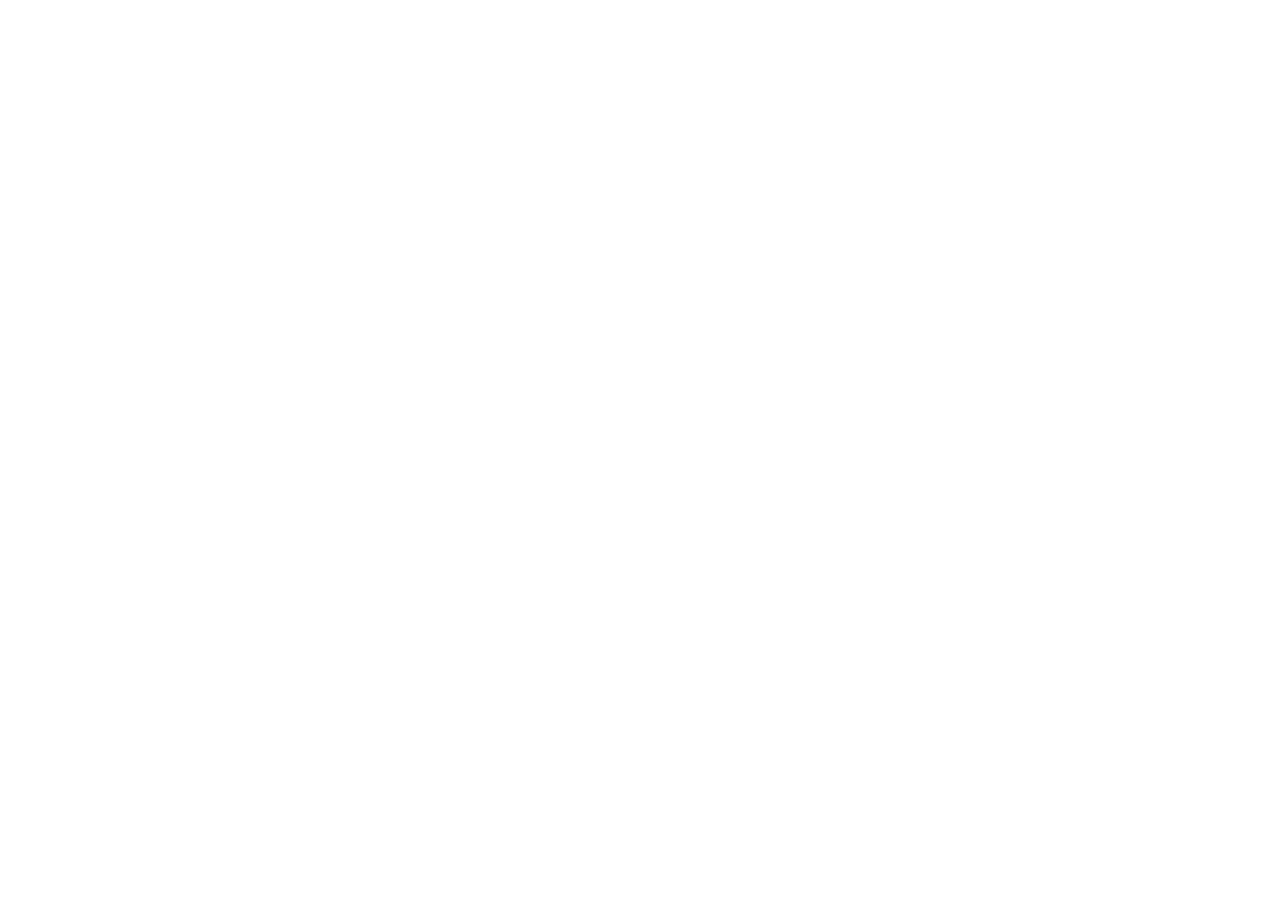
==== index.html @ 24aa357c "start" ====
<!doctype html>
<html lang="en">
<head>
    <meta charset="UTF-8">
    <meta name="viewport"
          content="width=device-width, user-scalable=no, initial-scale=1.0, maximum-scale=1.0, minimum-scale=1.0">
    <meta http-equiv="X-UA-Compatible" content="ie=edge">
    <title>Document</title>
</head>
<body>

</body>
</html>
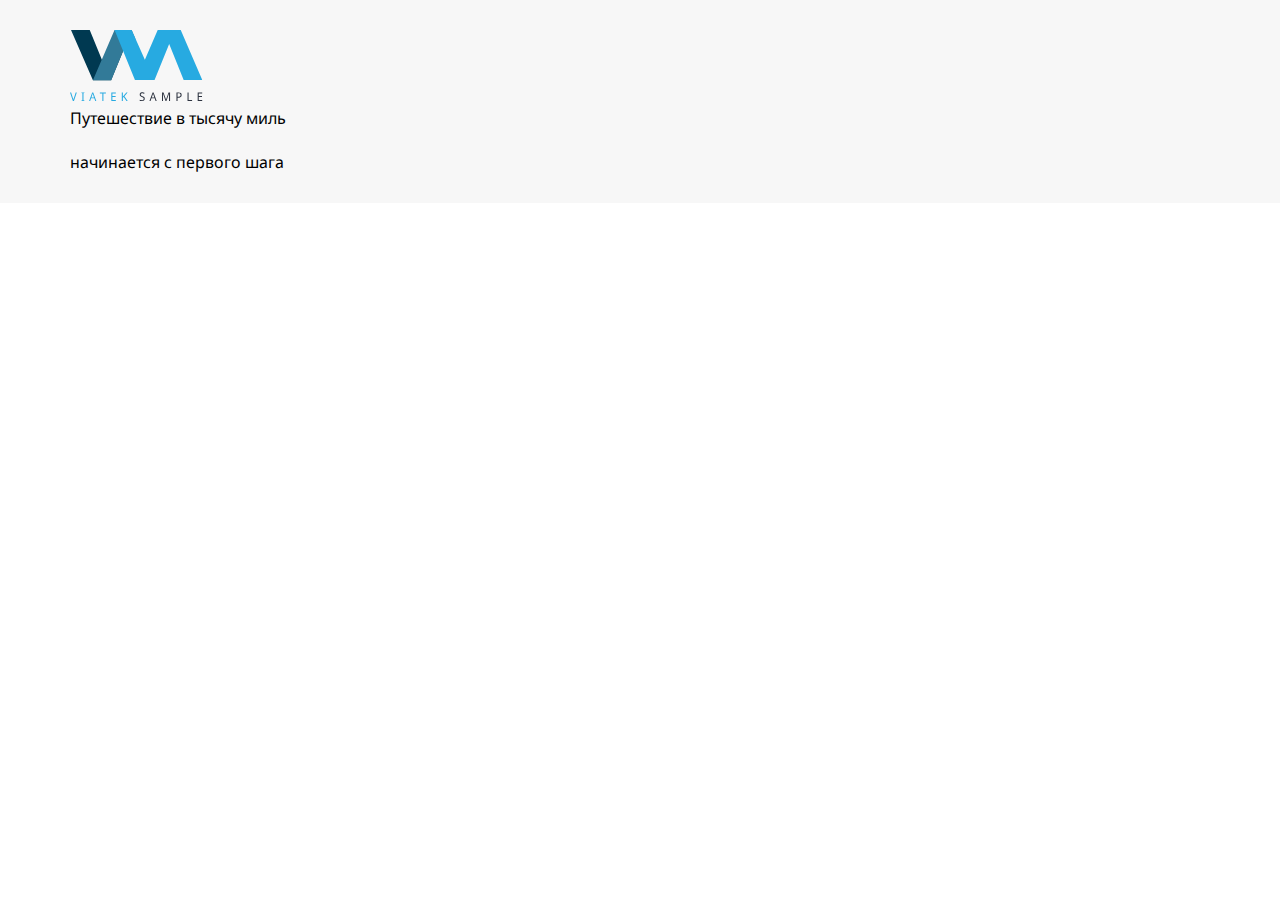
==== commit 00140e01: "end" ====
--- a/index.html
+++ b/index.html
@@ -5,9 +5,69 @@
     <meta name="viewport"
           content="width=device-width, user-scalable=no, initial-scale=1.0, maximum-scale=1.0, minimum-scale=1.0">
     <meta http-equiv="X-UA-Compatible" content="ie=edge">
+    <link rel="stylesheet" href="./style.css">
     <title>Document</title>
 </head>
 <body>
+    <header class="header">
+        <div class="white-row">
+            <div class="content">
+                <div class="logo-column">
+                    <a href="#" class="logo">
+                        <svg class="animated-svg" width="133" height="72" viewBox="0 0 133 72" fill="none" xmlns="http://www.w3.org/2000/svg">
+                            <path d="M6.816 62.432L3.948 71H2.868L0 62.432H1.116L2.904 67.928C2.984 68.16 3.052 68.384 3.108 68.6C3.172 68.816 3.228 69.024 3.276 69.224C3.332 69.416 3.376 69.608 3.408 69.8C3.44 69.608 3.48 69.412 3.528 69.212C3.576 69.012 3.632 68.804 3.696 68.588C3.768 68.372 3.84 68.144 3.912 67.904L5.688 62.432H6.816ZM14.4283 71H11.4643V70.376L12.4123 70.148V63.296L11.4643 63.056V62.432H14.4283V63.056L13.4803 63.296V70.148L14.4283 70.376V71ZM25.2195 71L24.2835 68.348H21.1035L20.1795 71H19.0875L22.2075 62.396H23.2155L26.3235 71H25.2195ZM23.0835 64.796C23.0675 64.732 23.0315 64.616 22.9755 64.448C22.9275 64.28 22.8755 64.108 22.8195 63.932C22.7715 63.748 22.7315 63.608 22.6995 63.512C22.6595 63.672 22.6155 63.836 22.5675 64.004C22.5275 64.164 22.4875 64.312 22.4475 64.448C22.4075 64.584 22.3715 64.7 22.3395 64.796L21.4515 67.388H23.9715L23.0835 64.796ZM33.4168 71H32.3488V63.38H29.8528V62.432H35.8888V63.38H33.4168V71ZM45.8298 71H41.3178V62.432H45.8298V63.38H42.3858V66.056H45.6258V66.992H42.3858V70.052H45.8298V71ZM57.727 71H56.479L53.683 66.908L52.867 67.676V71H51.799V62.432H52.867V66.656C53.083 66.384 53.303 66.112 53.527 65.84C53.751 65.568 53.975 65.296 54.199 65.024L56.371 62.432H57.619L54.451 66.164L57.727 71Z" fill="#27AAE1"/>
+                            <path d="M74.7323 68.708C74.7323 69.22 74.6123 69.656 74.3723 70.016C74.1403 70.368 73.8083 70.64 73.3763 70.832C72.9523 71.024 72.4443 71.12 71.8523 71.12C71.5563 71.12 71.2683 71.104 70.9883 71.072C70.7163 71.04 70.4643 70.996 70.2323 70.94C70.0083 70.876 69.8083 70.8 69.6323 70.712V69.68C69.9123 69.808 70.2523 69.924 70.6523 70.028C71.0603 70.132 71.4763 70.184 71.9003 70.184C72.2923 70.184 72.6163 70.128 72.8723 70.016C73.1363 69.904 73.3323 69.744 73.4603 69.536C73.5963 69.328 73.6643 69.084 73.6643 68.804C73.6643 68.524 73.6043 68.288 73.4843 68.096C73.3723 67.904 73.1803 67.728 72.9083 67.568C72.6363 67.4 72.2643 67.224 71.7923 67.04C71.4563 66.904 71.1603 66.76 70.9043 66.608C70.6483 66.448 70.4323 66.268 70.2563 66.068C70.0803 65.868 69.9483 65.64 69.8603 65.384C69.7723 65.128 69.7283 64.832 69.7283 64.496C69.7283 64.04 69.8363 63.652 70.0523 63.332C70.2763 63.004 70.5803 62.752 70.9643 62.576C71.3563 62.4 71.8083 62.312 72.3203 62.312C72.7603 62.312 73.1643 62.356 73.5323 62.444C73.9003 62.532 74.2403 62.648 74.5523 62.792L74.2163 63.716C73.9283 63.588 73.6203 63.48 73.2923 63.392C72.9723 63.304 72.6403 63.26 72.2963 63.26C71.9683 63.26 71.6923 63.312 71.4683 63.416C71.2523 63.52 71.0883 63.668 70.9763 63.86C70.8643 64.044 70.8083 64.26 70.8083 64.508C70.8083 64.796 70.8643 65.036 70.9763 65.228C71.0883 65.42 71.2723 65.592 71.5283 65.744C71.7843 65.896 72.1243 66.06 72.5483 66.236C73.0203 66.42 73.4163 66.62 73.7363 66.836C74.0643 67.044 74.3123 67.296 74.4803 67.592C74.6483 67.888 74.7323 68.26 74.7323 68.708ZM85.5875 71L84.6515 68.348H81.4715L80.5475 71H79.4555L82.5755 62.396H83.5835L86.6915 71H85.5875ZM83.4515 64.796C83.4355 64.732 83.3995 64.616 83.3435 64.448C83.2955 64.28 83.2435 64.108 83.1875 63.932C83.1395 63.748 83.0995 63.608 83.0675 63.512C83.0275 63.672 82.9835 63.836 82.9355 64.004C82.8955 64.164 82.8555 64.312 82.8155 64.448C82.7755 64.584 82.7395 64.7 82.7075 64.796L81.8195 67.388H84.3395L83.4515 64.796ZM95.5297 71L92.9377 63.488H92.8897C92.9057 63.648 92.9177 63.852 92.9257 64.1C92.9417 64.348 92.9537 64.62 92.9617 64.916C92.9697 65.204 92.9737 65.5 92.9737 65.804V71H91.9897V62.432H93.5497L95.9857 69.452H96.0337L98.5177 62.432H100.078V71H99.0217V65.732C99.0217 65.452 99.0257 65.176 99.0337 64.904C99.0417 64.624 99.0537 64.364 99.0697 64.124C99.0857 63.876 99.0977 63.668 99.1057 63.5H99.0577L96.4177 71H95.5297ZM108.627 62.432C109.683 62.432 110.451 62.652 110.931 63.092C111.411 63.532 111.651 64.152 111.651 64.952C111.651 65.304 111.595 65.644 111.483 65.972C111.379 66.292 111.203 66.58 110.955 66.836C110.707 67.092 110.375 67.296 109.959 67.448C109.551 67.592 109.047 67.664 108.447 67.664H107.535V71H106.467V62.432H108.627ZM108.543 63.356H107.535V66.74H108.327C108.823 66.74 109.235 66.684 109.563 66.572C109.891 66.452 110.135 66.264 110.295 66.008C110.463 65.752 110.547 65.416 110.547 65C110.547 64.448 110.383 64.036 110.055 63.764C109.735 63.492 109.231 63.356 108.543 63.356ZM117.522 71V62.432H118.59V70.04H122.094V71H117.522ZM132.188 71H127.676V62.432H132.188V63.38H128.744V66.056H131.984V66.992H128.744V70.052H132.188V71Z" fill="#2E3441"/>
+                            <mask id="mask0_2002_379" style="mask-type:alpha" maskUnits="userSpaceOnUse" x="1" y="0" width="61" height="51">
+                                <path fill-rule="evenodd" clip-rule="evenodd" d="M19.732 0.0195644H1L22.925 50.2049H41.1347L61.7444 0H49.5847L34.5615 36.1701L19.732 0.0195644Z" fill="black"/>
+                            </mask>
+                            <g mask="url(#mask0_2002_379)">
+                                <rect x="-320.394" y="-2.3667" width="375.984" height="54.9067" fill="url(#paint0_linear_2002_379)"/>
+                            </g>
+                            <mask id="mask1_2002_379" style="mask-type:alpha" maskUnits="userSpaceOnUse" x="22" y="0" width="62" height="51">
+                                <path fill-rule="evenodd" clip-rule="evenodd" d="M41.1915 50.1734H22.9146L44.5358 0.00415039H61.6512L83.2022 49.9776H70.4958L56.0114 13.9792L41.1915 50.1734Z" fill="#1B3E8B"/>
+                            </mask>
+                            <g mask="url(#mask1_2002_379)">
+                                <rect x="-310.394" y="-2.3667" width="375.984" height="54.9067" fill="url(#paint1_linear_2002_379)"/>
+                            </g>
+                            <mask id="mask2_2002_379" style="mask-type:alpha" maskUnits="userSpaceOnUse" x="44" y="0" width="89" height="50">
+                                <path fill-rule="evenodd" clip-rule="evenodd" d="M44.5679 0L61.6546 0.0195644L74.8633 29.6909L87.7076 0.00410542H91.5061L91.5077 0H97.6839L97.6822 0.00410542H110.728L132.28 49.9775H113.667L99.1831 13.9791L84.5591 49.9775H77.3022L77.3022 49.9777H64.9496L44.5679 0Z" fill="#003951"/>
+                            </mask>
+                            <g mask="url(#mask2_2002_379)">
+                                <rect x="-243.556" y="-2.3667" width="375.984" height="54.9067" fill="url(#paint2_linear_2002_379)"/>
+                            </g>
+                            <defs>
+                                <linearGradient id="paint0_linear_2002_379" x1="-320.394" y1="-2.3667" x2="55.5909" y2="-2.3667" gradientUnits="userSpaceOnUse">
+                                    <stop stop-color="#003951"/>
+                                    <stop offset="0.226479" stop-color="#003951"/>
+                                    <stop offset="0.5625" stop-color="#6EB0CB"/>
+                                    <stop offset="0.872405" stop-color="#003951"/>
+                                    <stop offset="1" stop-color="#003951"/>
+                                </linearGradient>
+                                <linearGradient id="paint1_linear_2002_379" x1="-310.394" y1="14.3578" x2="65.5909" y2="14.3577" gradientUnits="userSpaceOnUse">
+                                    <stop stop-color="#6EB0CB"/>
+                                    <stop offset="0.25" stop-color="#6EB0CB"/>
+                                    <stop offset="0.463542" stop-color="#003951"/>
+                                    <stop offset="0.755208" stop-color="#327A98"/>
+                                    <stop offset="1" stop-color="#327A98"/>
+                                </linearGradient>
+                                <linearGradient id="paint2_linear_2002_379" x1="-243.556" y1="14.3578" x2="132.429" y2="14.3577" gradientUnits="userSpaceOnUse">
+                                    <stop stop-color="#27AAE1"/>
+                                    <stop offset="0.25" stop-color="#27AAE1"/>
+                                    <stop offset="0.463542" stop-color="#2E7391"/>
+                                    <stop offset="0.755208" stop-color="#27AAE1"/>
+                                    <stop offset="1" stop-color="#27AAE1"/>
+                                </linearGradient>
+                            </defs>
+                        </svg>
+                    </a>
+                    <div class="line"></div>
+                    <p>Путешествие в тысячу миль <br></br>начинается с первого шага</p>
+                </div>
+                <div class="contact-column">
 
+                </div>
+            </div>
+        </div>
+    </header>
 </body>
 </html>--- a/style.css
+++ b/style.css
@@ -0,0 +1,91 @@
+* {
+  margin: 0;
+  padding: 0;
+  box-sizing: border-box;
+  transition: 0.3s ease;
+}
+
+.fancybox__container * {
+  transition: none !important;
+}
+
+:root {
+  --green: #00D92F;
+}
+
+@font-face {
+  font-family: "Noto Sans";
+  src: url(./src/fonts/NotoSans-Thin.ttf) format("truetype");
+  font-weight: 300;
+  font-style: normal;
+  font-display: swap;
+}
+@font-face {
+  font-family: "Noto Sans";
+  src: url(./src/fonts/NotoSans-Regular.ttf) format("truetype");
+  font-weight: 400;
+  font-style: normal;
+  font-display: swap;
+}
+@font-face {
+  font-family: "Noto Sans";
+  src: url(./src/fonts/NotoSans-Medium.ttf) format("truetype");
+  font-weight: 500;
+  font-style: normal;
+  font-display: swap;
+}
+@font-face {
+  font-family: "Noto Sans";
+  src: url(./src/fonts/NotoSans-SemiBold.ttf) format("truetype");
+  font-weight: 600;
+  font-style: normal;
+  font-display: swap;
+}
+@font-face {
+  font-family: "Noto Sans";
+  src: url(./src/fonts/NotoSans-Bold.ttf) format("truetype");
+  font-weight: 600;
+  font-style: normal;
+  font-display: swap;
+}
+.content {
+  max-width: 1172px;
+  padding: 0 16px;
+  margin: 0 auto;
+  width: 100%;
+}
+
+html {
+  scroll-behavior: smooth;
+}
+
+body {
+  font-family: "Noto Sans", sans-serif;
+  margin: 0;
+  padding: 0;
+  font-size: 16px;
+  font-style: normal;
+  font-weight: 400;
+  line-height: normal;
+  position: relative;
+  transition: 0.3s ease;
+  display: flex;
+  flex-direction: column;
+  min-height: 100vh;
+}
+
+.header {
+  display: flex;
+  flex-direction: column;
+}
+.header .white-row {
+  padding: 30px 0;
+  background: #F7F7F7;
+}
+.header .white-row .content {
+  display: flex;
+  align-items: center;
+  justify-content: space-between;
+}
+
+/*# sourceMappingURL=style.css.map */
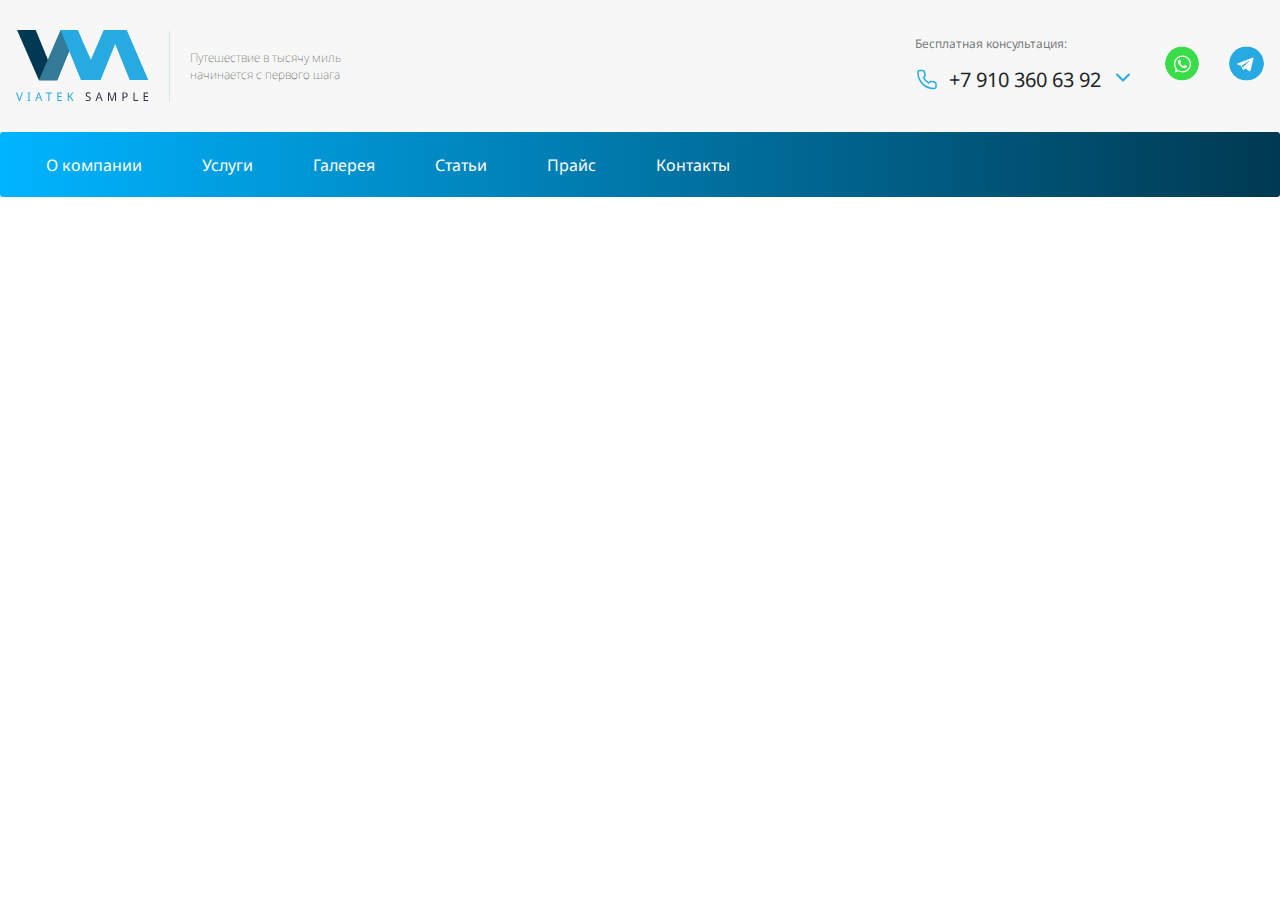
==== commit abc68f27: "end" ====
--- a/index.html
+++ b/index.html
@@ -9,6 +9,72 @@
     <title>Document</title>
 </head>
 <body>
+    <div class="overlay"></div>
+    <div class="menu-modal">
+    <div class="close-row">
+        <div class="close-btn">
+            <svg xmlns="http://www.w3.org/2000/svg" width="24" height="24" viewBox="0 0 24 24" fill="none">
+                <path d="M5.29289 5.29289C5.68342 4.90237 6.31658 4.90237 6.70711 5.29289L12 10.5858L17.2929 5.29289C17.6834 4.90237 18.3166 4.90237 18.7071 5.29289C19.0976 5.68342 19.0976 6.31658 18.7071 6.70711L13.4142 12L18.7071 17.2929C19.0976 17.6834 19.0976 18.3166 18.7071 18.7071C18.3166 19.0976 17.6834 19.0976 17.2929 18.7071L12 13.4142L6.70711 18.7071C6.31658 19.0976 5.68342 19.0976 5.29289 18.7071C4.90237 18.3166 4.90237 17.6834 5.29289 17.2929L10.5858 12L5.29289 6.70711C4.90237 6.31658 4.90237 5.68342 5.29289 5.29289Z" fill="#00B4FF"/>
+            </svg>
+        </div>
+    </div>
+    <div class="menu-modal-body">
+        <ul>
+            <li><a href="#">О компании</a></li>
+            <li><a href="#">Услуги</a></li>
+            <li><a href="#">Галерея</a></li>
+            <li><a href="#">Статьи</a></li>
+            <li><a href="#">Прайс</a></li>
+            <li><a href="#">Контакты</a></li>
+        </ul>
+        <div class="phones-container">
+            <p>Телефоны для связи</p>
+            <a href="tel:+7 910 360 63 92">+7 910 360 63 92</a>
+            <a href="tel:+7 996 886 85 36">+7 996 886 85 36</a>
+        </div>
+        <div class="social">
+            <a href="#">
+                <svg xmlns="http://www.w3.org/2000/svg" width="52" height="52" viewBox="0 0 52 52" fill="none">
+                    <g clip-path="url(#clip0_271_1552)">
+                        <rect width="51.5152" height="51.5152" rx="25.7576" fill="#3ADC49"/>
+                        <path d="M26.5255 39.3939C24.271 39.3939 22.0576 38.7968 20.1016 37.6644L15.0777 39.3939L16.1072 34.0818C14.4909 31.8684 13.6365 29.2639 13.6365 26.5151C13.6365 19.4117 19.4118 13.6364 26.5152 13.6364C33.6186 13.6364 39.394 19.4117 39.394 26.5151C39.4146 33.6083 33.6392 39.3939 26.5255 39.3939ZM20.3384 35.554L20.7296 35.801C22.4797 36.9026 24.4872 37.4791 26.5358 37.4791C32.5789 37.4791 37.4998 32.5582 37.4998 26.5151C37.4998 20.4721 32.5789 15.5512 26.5358 15.5512C20.4825 15.5409 15.5616 20.4618 15.5616 26.5048C15.5616 28.9653 16.3646 31.2919 17.8882 33.2479L18.1559 33.5877L17.5897 36.4908L20.3384 35.554Z" fill="white"/>
+                        <path d="M20.0294 21.5633C20.0294 21.5633 20.781 20.2456 21.3986 20.1632C22.0163 20.0912 22.809 20.0912 23.0252 20.4926C23.2414 20.8941 24.1988 23.2414 24.1988 23.2414C24.1988 23.2414 24.3635 23.6429 24.1062 24.0341C23.8488 24.415 23.2826 24.9812 23.2826 24.9812C23.2826 24.9812 22.9635 25.3827 23.2826 25.8151C23.6017 26.2474 24.0856 27.0298 25.0945 28.0387C26.1034 29.0476 28.0388 29.7683 28.0388 29.7683C28.0388 29.7683 28.3167 29.8094 28.4917 29.6344C28.6668 29.4594 29.6242 28.2652 29.6242 28.2652C29.6242 28.2652 29.933 27.874 30.4375 28.1005C30.9419 28.3373 33.1553 29.4388 33.1553 29.4388C33.1553 29.4388 33.4126 29.5315 33.4126 29.9227C33.4126 30.3139 33.2582 31.2713 32.9288 31.5904C32.6097 31.9096 31.6625 32.9082 30.2419 32.9082C28.8212 32.9082 25.4445 31.7552 23.6429 29.9536C21.8413 28.152 20.2456 26.3298 19.8647 24.6723C19.5147 22.9943 19.5662 22.2428 20.0294 21.5633Z" fill="white"/>
+                        <rect x="-6.92944" y="-69.697" width="60.6061" height="90.9091" transform="rotate(45 -6.92944 -69.697)" fill="url(#paint0_linear_271_1552)" fill-opacity="0.8"/>
+                    </g>
+                    <defs>
+                        <linearGradient id="paint0_linear_271_1552" x1="-6.92944" y1="-24.2425" x2="53.6766" y2="-24.2425" gradientUnits="userSpaceOnUse">
+                            <stop stop-color="white" stop-opacity="0"/>
+                            <stop offset="0.48" stop-color="white"/>
+                            <stop offset="1" stop-color="white" stop-opacity="0"/>
+                        </linearGradient>
+                        <clipPath id="clip0_271_1552">
+                            <rect width="51.5152" height="51.5152" rx="25.7576" fill="white"/>
+                        </clipPath>
+                    </defs>
+                </svg>
+            </a>
+            <a href="#">
+                <svg xmlns="http://www.w3.org/2000/svg" width="54" height="52" viewBox="0 0 54 52" fill="none">
+                    <g clip-path="url(#clip0_271_1553)">
+                        <rect x="0.515137" width="53.0303" height="51.5152" rx="25.7576" fill="#27AAE1"/>
+                        <path d="M37.1236 16.6666C37.0377 16.6666 36.9395 16.6789 36.8536 16.7157L13.1305 25.7362C12.4555 25.9939 12.48 26.9389 13.155 27.1721L18.6532 29.0252L21.9668 35.6648L21.9791 35.677C22.0405 35.7998 22.1632 35.8734 22.2982 35.8734C22.3718 35.8734 22.4577 35.8489 22.5314 35.7875L25.6364 33.1489L22.1632 30.5225L22.4332 33.9834L19.9418 28.8166L33.1964 20.8516L22.1632 30.5102L30.7541 37.027C31.0364 37.248 31.3677 37.3461 31.6991 37.3461C32.3741 37.3461 33.0368 36.9043 33.2209 36.1557L37.86 17.5871C37.9827 17.1207 37.59 16.6666 37.1236 16.6666Z" fill="white"/>
+                        <rect x="-3.74805" y="-65.5159" width="60.5249" height="90.9091" transform="rotate(45 -3.74805 -65.5159)" fill="url(#paint0_linear_271_1553)" fill-opacity="0.8"/>
+                    </g>
+                    <defs>
+                        <linearGradient id="paint0_linear_271_1553" x1="-3.74805" y1="-20.0613" x2="56.7768" y2="-20.0613" gradientUnits="userSpaceOnUse">
+                            <stop stop-color="white" stop-opacity="0"/>
+                            <stop offset="0.48" stop-color="white"/>
+                            <stop offset="1" stop-color="white" stop-opacity="0"/>
+                        </linearGradient>
+                        <clipPath id="clip0_271_1553">
+                            <rect x="0.515137" width="53.0303" height="51.5152" rx="25.7576" fill="white"/>
+                        </clipPath>
+                    </defs>
+                </svg>
+            </a>
+        </div>
+    </div>
+</div>
     <header class="header">
         <div class="white-row">
             <div class="content">
@@ -61,13 +127,89 @@
                         </svg>
                     </a>
                     <div class="line"></div>
-                    <p>Путешествие в тысячу миль <br></br>начинается с первого шага</p>
+                    <p>Путешествие в тысячу миль <br>начинается с первого шага</p>
                 </div>
                 <div class="contact-column">
-
+                    <div class="consultation">
+                        <p class="title">Бесплатная консультация:</p>
+                        <div class="phone-select">
+                            <div class="ph-select header-phones">
+                                <p>+7 910 360 63 92</p>
+                            </div>
+                            <div class="phone-select-wrapper">
+                                <a href="tel:+79103606392">+7 910 360 63 92</a>
+                                <a href="tel:+79100000000">+7 910 000 00 00</a>
+                            </div>
+                        </div>
+                    </div>
+                    <div class="social">
+                        <a href="#">
+                            <svg xmlns="http://www.w3.org/2000/svg" width="34" height="35" viewBox="0 0 34 35" fill="none">
+                                <g clip-path="url(#clip0_2026_400)">
+                                    <rect y="0.5" width="34" height="34" rx="17" fill="#3ADC49"/>
+                                    <path d="M17.5068 26.5C16.0188 26.5 14.5579 26.1059 13.267 25.3585L9.95124 26.5L10.6307 22.994C9.56395 21.5332 9 19.8141 9 18C9 13.3118 12.8117 9.5 17.5 9.5C22.1882 9.5 26 13.3118 26 18C26.0136 22.6815 22.2018 26.5 17.5068 26.5ZM13.4233 23.9656L13.6814 24.1287C14.8365 24.8557 16.1615 25.2362 17.5136 25.2362C21.502 25.2362 24.7498 21.9884 24.7498 18C24.7498 14.0116 21.502 10.7638 17.5136 10.7638C13.5184 10.757 10.2706 14.0048 10.2706 17.9932C10.2706 19.6171 10.8006 21.1527 11.8061 22.4436L11.9828 22.6679L11.6091 24.5839L13.4233 23.9656Z" fill="white"/>
+                                    <path d="M13.2194 14.7318C13.2194 14.7318 13.7154 13.8621 14.123 13.8077C14.5307 13.7602 15.0539 13.7602 15.1966 14.0252C15.3393 14.2901 15.9712 15.8393 15.9712 15.8393C15.9712 15.8393 16.0799 16.1043 15.91 16.3625C15.7401 16.6139 15.3664 16.9876 15.3664 16.9876C15.3664 16.9876 15.1558 17.2526 15.3664 17.5379C15.5771 17.8233 15.8964 18.3397 16.5623 19.0056C17.2281 19.6714 18.5055 20.1471 18.5055 20.1471C18.5055 20.1471 18.689 20.1742 18.8045 20.0587C18.92 19.9432 19.5519 19.1551 19.5519 19.1551C19.5519 19.1551 19.7557 18.8969 20.0886 19.0463C20.4216 19.2026 21.8824 19.9296 21.8824 19.9296C21.8824 19.9296 22.0523 19.9908 22.0523 20.249C22.0523 20.5072 21.9504 21.1391 21.7329 21.3497C21.5223 21.5603 20.8972 22.2194 19.9596 22.2194C19.0219 22.2194 16.7933 21.4584 15.6042 20.2694C14.4152 19.0803 13.362 17.8777 13.1106 16.7838C12.8796 15.6762 12.9136 15.1802 13.2194 14.7318Z" fill="white"/>
+                                    <rect x="-4.57349" y="-45.5" width="40" height="60" transform="rotate(45 -4.57349 -45.5)" fill="url(#paint0_linear_2026_400)" fill-opacity="0.8"/>
+                                </g>
+                                <defs>
+                                    <linearGradient id="paint0_linear_2026_400" x1="-4.57349" y1="-15.5" x2="35.4265" y2="-15.5" gradientUnits="userSpaceOnUse">
+                                        <stop stop-color="white" stop-opacity="0"/>
+                                        <stop offset="0.48" stop-color="white"/>
+                                        <stop offset="1" stop-color="white" stop-opacity="0"/>
+                                    </linearGradient>
+                                    <clipPath id="clip0_2026_400">
+                                        <rect y="0.5" width="34" height="34" rx="17" fill="white"/>
+                                    </clipPath>
+                                </defs>
+                            </svg>
+                        </a>
+                        <a href="#">
+                            <svg xmlns="http://www.w3.org/2000/svg" width="35" height="35" viewBox="0 0 35 35" fill="none">
+                                <g clip-path="url(#clip0_2026_403)">
+                                    <rect y="0.5" width="35" height="34" rx="17" fill="#27AAE1"/>
+                                    <path d="M24.1616 11.5C24.1049 11.5 24.0401 11.5081 23.9834 11.5324L8.32613 17.4859C7.88064 17.656 7.89684 18.2797 8.34233 18.4336L11.9711 19.6567L14.1581 24.0388L14.1662 24.0469C14.2067 24.1279 14.2877 24.1765 14.3768 24.1765C14.4254 24.1765 14.4821 24.1603 14.5307 24.1198L16.58 22.3783L14.2877 20.6449L14.4659 22.9291L12.8216 19.519L21.5696 14.2621L14.2877 20.6368L19.9577 24.9379C20.144 25.0837 20.3627 25.1485 20.5814 25.1485C21.0269 25.1485 21.4643 24.8569 21.5858 24.3628L24.6476 12.1075C24.7286 11.7997 24.4694 11.5 24.1616 11.5Z" fill="white"/>
+                                    <rect x="-2.81372" y="-42.7405" width="39.9464" height="60" transform="rotate(45 -2.81372 -42.7405)" fill="url(#paint0_linear_2026_403)" fill-opacity="0.8"/>
+                                </g>
+                                <defs>
+                                    <linearGradient id="paint0_linear_2026_403" x1="-2.81372" y1="-12.7405" x2="37.1327" y2="-12.7405" gradientUnits="userSpaceOnUse">
+                                        <stop stop-color="white" stop-opacity="0"/>
+                                        <stop offset="0.48" stop-color="white"/>
+                                        <stop offset="1" stop-color="white" stop-opacity="0"/>
+                                    </linearGradient>
+                                    <clipPath id="clip0_2026_403">
+                                        <rect y="0.5" width="35" height="34" rx="17" fill="white"/>
+                                    </clipPath>
+                                </defs>
+                            </svg>
+                        </a>
+                    </div>
+                </div>
+                <div class="burger-btn">
+                    <svg xmlns="http://www.w3.org/2000/svg" width="24" height="25" viewBox="0 0 24 25" fill="none">
+                        <path d="M4 7.5C4 6.94772 4.44772 6.5 5 6.5H19C19.5523 6.5 20 6.94772 20 7.5C20 8.05228 19.5523 8.5 19 8.5H5C4.44772 8.5 4 8.05228 4 7.5ZM4 12.5C4 11.9477 4.44772 11.5 5 11.5H19C19.5523 11.5 20 11.9477 20 12.5C20 13.0523 19.5523 13.5 19 13.5H5C4.44772 13.5 4 13.0523 4 12.5ZM4 17.5C4 16.9477 4.44772 16.5 5 16.5H19C19.5523 16.5 20 16.9477 20 17.5C20 18.0523 19.5523 18.5 19 18.5H5C4.44772 18.5 4 18.0523 4 17.5Z" fill="#0D0D0D"/>
+                    </svg>
                 </div>
             </div>
         </div>
+        <div class="blue-row">
+            <div class="content">
+                <ul>
+                    <li><a href="#">О компании</a></li>
+                    <li><a href="#">Услуги</a></li>
+                    <li><a href="#">Галерея</a></li>
+                    <li><a href="#">Статьи</a></li>
+                    <li><a href="#">Прайс</a></li>
+                    <li><a href="#">Контакты</a></li>
+                </ul>
+            </div>
+        </div>
     </header>
+<main>
+
+</main>
+<footer class="footer">
+
+</footer>
+    <script src="./src/js/index.js"></script>
 </body>
 </html>--- a/style.css
+++ b/style.css
@@ -10,7 +10,17 @@
 }
 
 :root {
-  --green: #00D92F;
+  --blue: #00B4FF;
+}
+
+a {
+  text-decoration: none;
+}
+
+ul, li {
+  list-style: none;
+  padding: 0;
+  margin: 0;
 }
 
 @font-face {
@@ -49,7 +59,7 @@
   font-display: swap;
 }
 .content {
-  max-width: 1172px;
+  max-width: 1472px;
   padding: 0 16px;
   margin: 0 auto;
   width: 100%;
@@ -82,10 +92,324 @@
   padding: 30px 0;
   background: #F7F7F7;
 }
+@media (max-width: 1024px) {
+  .header .white-row {
+    padding: 10px 0;
+  }
+}
 .header .white-row .content {
   display: flex;
   align-items: center;
   justify-content: space-between;
 }
+.header .white-row .content .logo-column {
+  display: flex;
+  gap: 20px;
+  align-items: center;
+}
+@media (max-width: 1024px) {
+  .header .white-row .content .logo-column {
+    gap: 17px;
+  }
+}
+.header .white-row .content .logo-column a {
+  display: flex;
+  align-items: center;
+}
+@media (max-width: 1024px) {
+  .header .white-row .content .logo-column a svg {
+    height: 34px;
+    width: 84px;
+  }
+}
+.header .white-row .content .logo-column .line {
+  width: 1px;
+  height: 71px;
+  background: #D9E7DA;
+  flex-shrink: 0;
+}
+@media (max-width: 1024px) {
+  .header .white-row .content .logo-column .line {
+    height: 45px;
+  }
+}
+.header .white-row .content .logo-column p {
+  color: #262D2A;
+  font-family: "Noto Sans";
+  font-size: 12px;
+  font-style: normal;
+  font-weight: 300;
+  line-height: normal;
+}
+.header .white-row .content .contact-column {
+  display: flex;
+  align-items: center;
+  gap: 30px;
+}
+@media (max-width: 1024px) {
+  .header .white-row .content .contact-column {
+    display: none;
+  }
+}
+.header .white-row .content .contact-column .consultation {
+  display: flex;
+  flex-direction: column;
+  gap: 10px;
+}
+.header .white-row .content .contact-column .consultation .title {
+  color: rgba(30, 37, 40, 0.62);
+  font-family: "Noto Sans";
+  font-size: 12px;
+  font-style: normal;
+  font-weight: 400;
+  line-height: normal;
+}
+.header .white-row .content .contact-column .consultation .phone-select {
+  position: relative;
+}
+.header .white-row .content .contact-column .consultation .phone-select .ph-select {
+  display: flex;
+  gap: 10px;
+  align-items: center;
+}
+.header .white-row .content .contact-column .consultation .phone-select .ph-select.active::after {
+  transform: rotate(180deg);
+}
+.header .white-row .content .contact-column .consultation .phone-select .ph-select p {
+  color: #1E2528;
+  font-family: "Noto Sans";
+  font-size: 20px;
+  font-style: normal;
+  font-weight: 400;
+  line-height: normal;
+  position: relative;
+  cursor: pointer;
+}
+@media (max-width: 1024px) {
+  .header .white-row .content .contact-column .consultation .phone-select .ph-select p {
+    font-size: 18px;
+  }
+}
+@media (max-width: 768px) {
+  .header .white-row .content .contact-column .consultation .phone-select .ph-select p {
+    display: none;
+  }
+}
+.header .white-row .content .contact-column .consultation .phone-select .ph-select::before {
+  content: url("data:image/svg+xml,%3Csvg xmlns='http://www.w3.org/2000/svg' width='24' height='25' viewBox='0 0 24 25' fill='none'%3E%3Cpath d='M20.9994 16.9767V19.6864C21.0036 20.7223 20.0722 21.5873 19.0264 21.4929C10 21.5 3 14.435 3.00706 5.46919C2.91287 4.42895 3.77358 3.50106 4.80811 3.50009H7.52325C7.96247 3.49577 8.38828 3.651 8.72131 3.93684C9.66813 4.74949 10.2771 7.50777 10.0428 8.60428C9.85987 9.46036 8.9969 10.0593 8.41019 10.6448C9.69858 12.9062 11.5746 14.7785 13.8405 16.0644C14.4272 15.4788 15.0273 14.6176 15.8851 14.435C16.9855 14.2008 19.7615 14.8106 20.5709 15.764C20.8579 16.1021 21.0104 16.5337 20.9994 16.9767Z' stroke='%2327AAE1' stroke-width='1.5' stroke-linecap='round' stroke-linejoin='round'/%3E%3C/svg%3E");
+  display: block;
+  margin-top: 5px;
+}
+.header .white-row .content .contact-column .consultation .phone-select .ph-select::after {
+  content: url("data:image/svg+xml,%3Csvg xmlns='http://www.w3.org/2000/svg' width='24' height='25' viewBox='0 0 24 25' fill='none'%3E%3Cpath d='M5.29289 8.79289C5.68342 8.40237 6.31658 8.40237 6.70711 8.79289L12 14.0858L17.2929 8.79289C17.6834 8.40237 18.3166 8.40237 18.7071 8.79289C19.0976 9.18342 19.0976 9.81658 18.7071 10.2071L12.7071 16.2071C12.3166 16.5976 11.6834 16.5976 11.2929 16.2071L5.29289 10.2071C4.90237 9.81658 4.90237 9.18342 5.29289 8.79289Z' fill='%2327AAE1'/%3E%3C/svg%3E");
+  display: block;
+  transition: 0.3s ease;
+}
+.header .white-row .content .contact-column .consultation .phone-select .phone-select-wrapper {
+  position: absolute;
+  top: 100%;
+  left: 0;
+  width: 100%;
+  display: flex;
+  padding: 20px 10px;
+  flex-direction: column;
+  align-items: center;
+  z-index: 11;
+  gap: 10px;
+  border-radius: 3px;
+  background: #FFF;
+  box-shadow: 0px 6px 11px 0px rgba(0, 0, 0, 0.05);
+  display: none;
+}
+@media (max-width: 768px) {
+  .header .white-row .content .contact-column .consultation .phone-select .phone-select-wrapper {
+    right: 0;
+    width: 200px;
+    left: unset;
+  }
+}
+.header .white-row .content .contact-column .consultation .phone-select .phone-select-wrapper.active {
+  display: flex;
+}
+.header .white-row .content .contact-column .consultation .phone-select .phone-select-wrapper a {
+  color: #262D2A;
+  font-family: "Noto Sans";
+  font-size: 20px;
+  font-style: normal;
+  font-weight: 400;
+  line-height: normal;
+}
+@media (max-width: 1024px) {
+  .header .white-row .content .contact-column .consultation .phone-select .phone-select-wrapper a {
+    font-size: 18px;
+  }
+}
+.header .white-row .content .contact-column .social {
+  display: flex;
+  align-items: center;
+  gap: 30px;
+}
+.header .white-row .content .contact-column .social a {
+  position: relative;
+  overflow: hidden;
+}
+.header .white-row .content .contact-column .social a:before {
+  content: "";
+  position: absolute;
+  top: 0;
+  left: 0;
+  width: 0;
+  height: 100%;
+  background-color: #fff;
+  transition: all 0.3s;
+  opacity: 0;
+  z-index: 1;
+  transform-origin: top left;
+  transform: skew(-45deg);
+}
+.header .white-row .content .contact-column .social a:hover {
+  color: #fff;
+}
+.header .white-row .content .contact-column .social a:hover:before {
+  width: 180%;
+  left: 200%;
+  opacity: 1;
+}
+.header .white-row .content .burger-btn {
+  display: none;
+}
+@media (max-width: 1024px) {
+  .header .white-row .content .burger-btn {
+    display: block;
+  }
+}
+.header .blue-row {
+  border-radius: 3px;
+  background: linear-gradient(90deg, #00B4FF 0%, #003951 100%);
+}
+@media (max-width: 1024px) {
+  .header .blue-row {
+    display: none;
+  }
+}
+.header .blue-row .content ul {
+  display: flex;
+}
+.header .blue-row .content ul li a {
+  display: flex;
+  height: 65px;
+  padding: 20px 30px;
+  justify-content: center;
+  align-items: center;
+  gap: 10px;
+  color: #FFF;
+  font-family: "Noto Sans";
+  font-size: 16px;
+  font-style: normal;
+  font-weight: 400;
+  line-height: normal;
+}
+.header .blue-row .content ul li a:hover {
+  background: var(--blue);
+}
+
+.menu-modal {
+  height: 100vh;
+  display: flex;
+  padding: 50px 0 0 0;
+  max-width: 650px;
+  width: 100%;
+  flex-direction: column;
+  gap: 26px;
+  background: #262D2A;
+  position: fixed;
+  transition: right 0.5s linear, opacity 0.2s ease;
+  top: 0;
+  right: -200%;
+  z-index: 20;
+  opacity: 0;
+}
+.menu-modal.active {
+  transition: right 0.5s linear, opacity 0.2s ease;
+  right: 0;
+  opacity: 1;
+}
+.menu-modal .close-row {
+  display: flex;
+  justify-content: flex-end;
+  padding: 0 50px;
+}
+.menu-modal .close-row .close-btn {
+  cursor: pointer;
+}
+.menu-modal .menu-modal-body {
+  width: 100%;
+  display: flex;
+  flex-direction: column;
+  gap: 50px;
+  padding: 0 50px 50px;
+  overflow-y: auto;
+}
+.menu-modal .menu-modal-body ul {
+  display: flex;
+  flex-direction: column;
+  align-items: flex-start;
+  gap: 45px;
+}
+.menu-modal .menu-modal-body ul li a {
+  display: flex;
+  gap: 20px;
+  align-items: center;
+  color: #A9AEB9;
+  font-family: "Noto Sans";
+  font-size: 25px;
+  font-style: normal;
+  font-weight: 400;
+  line-height: normal;
+}
+.menu-modal .menu-modal-body ul li a::before {
+  content: url("data:image/svg+xml,%3Csvg xmlns='http://www.w3.org/2000/svg' width='24' height='24' viewBox='0 0 24 24' fill='none'%3E%3Cpath d='M10 12C10 13.1046 10.8954 14 12 14C13.1046 14 14 13.1046 14 12C14 10.8954 13.1046 10 12 10C10.8954 10 10 10.8954 10 12Z' fill='%23A9AEB9'/%3E%3Cpath d='M10 6C10 7.10457 10.8954 8 12 8C13.1046 8 14 7.10457 14 6C14 4.89543 13.1046 4 12 4C10.8954 4 10 4.89543 10 6Z' fill='%23A9AEB9'/%3E%3Cpath d='M10 18C10 19.1046 10.8954 20 12 20C13.1046 20 14 19.1046 14 18C14 16.8954 13.1046 16 12 16C10.8954 16 10 16.8954 10 18Z' fill='%23A9AEB9'/%3E%3C/svg%3E");
+  margin-top: 5px;
+}
+.menu-modal .menu-modal-body ul li a:hover {
+  color: #FFFFFF;
+}
+.menu-modal .menu-modal-body ul li a:hover::before {
+  content: url("data:image/svg+xml,%3Csvg xmlns='http://www.w3.org/2000/svg' width='24' height='24' viewBox='0 0 24 24' fill='none'%3E%3Cpath d='M10 12C10 13.1046 10.8954 14 12 14C13.1046 14 14 13.1046 14 12C14 10.8954 13.1046 10 12 10C10.8954 10 10 10.8954 10 12Z' fill='%2326B447'/%3E%3Cpath d='M10 6C10 7.10457 10.8954 8 12 8C13.1046 8 14 7.10457 14 6C14 4.89543 13.1046 4 12 4C10.8954 4 10 4.89543 10 6Z' fill='%2326B447'/%3E%3Cpath d='M10 18C10 19.1046 10.8954 20 12 20C13.1046 20 14 19.1046 14 18C14 16.8954 13.1046 16 12 16C10.8954 16 10 16.8954 10 18Z' fill='%2326B447'/%3E%3C/svg%3E");
+  margin-top: 5px;
+}
+.menu-modal .menu-modal-body .social {
+  display: flex;
+  gap: 30px;
+}
+.menu-modal .menu-modal-body .phones-container {
+  display: flex;
+  flex-direction: column;
+  gap: 30px;
+}
+.menu-modal .menu-modal-body .phones-container p {
+  color: rgba(255, 255, 255, 0.62);
+  font-family: "Noto Sans";
+  font-size: 12px;
+  font-style: normal;
+  font-weight: 400;
+  line-height: normal;
+  text-transform: uppercase;
+}
+.menu-modal .menu-modal-body .phones-container a {
+  display: flex;
+  align-items: center;
+  gap: 10px;
+  color: #FFF;
+  font-family: "Noto Sans";
+  font-size: 20px;
+  font-style: normal;
+  font-weight: 400;
+  line-height: normal;
+}
+.menu-modal .menu-modal-body .phones-container a::before {
+  content: url("data:image/svg+xml,%3Csvg xmlns='http://www.w3.org/2000/svg' width='24' height='25' viewBox='0 0 24 25' fill='none'%3E%3Cpath d='M20.9994 16.9767V19.6864C21.0036 20.7223 20.0722 21.5873 19.0264 21.4929C10 21.5 3 14.435 3.00706 5.46919C2.91287 4.42895 3.77358 3.50106 4.80811 3.50009H7.52325C7.96247 3.49577 8.38828 3.651 8.72131 3.93684C9.66813 4.74949 10.2771 7.50777 10.0428 8.60428C9.85987 9.46036 8.9969 10.0593 8.41019 10.6448C9.69858 12.9062 11.5746 14.7785 13.8405 16.0644C14.4272 15.4788 15.0273 14.6176 15.8851 14.435C16.9855 14.2008 19.7615 14.8106 20.5709 15.764C20.8579 16.1021 21.0104 16.5337 20.9994 16.9767Z' stroke='%2327AAE1' stroke-width='1.5' stroke-linecap='round' stroke-linejoin='round'/%3E%3C/svg%3E");
+  display: block;
+}
 
 /*# sourceMappingURL=style.css.map */
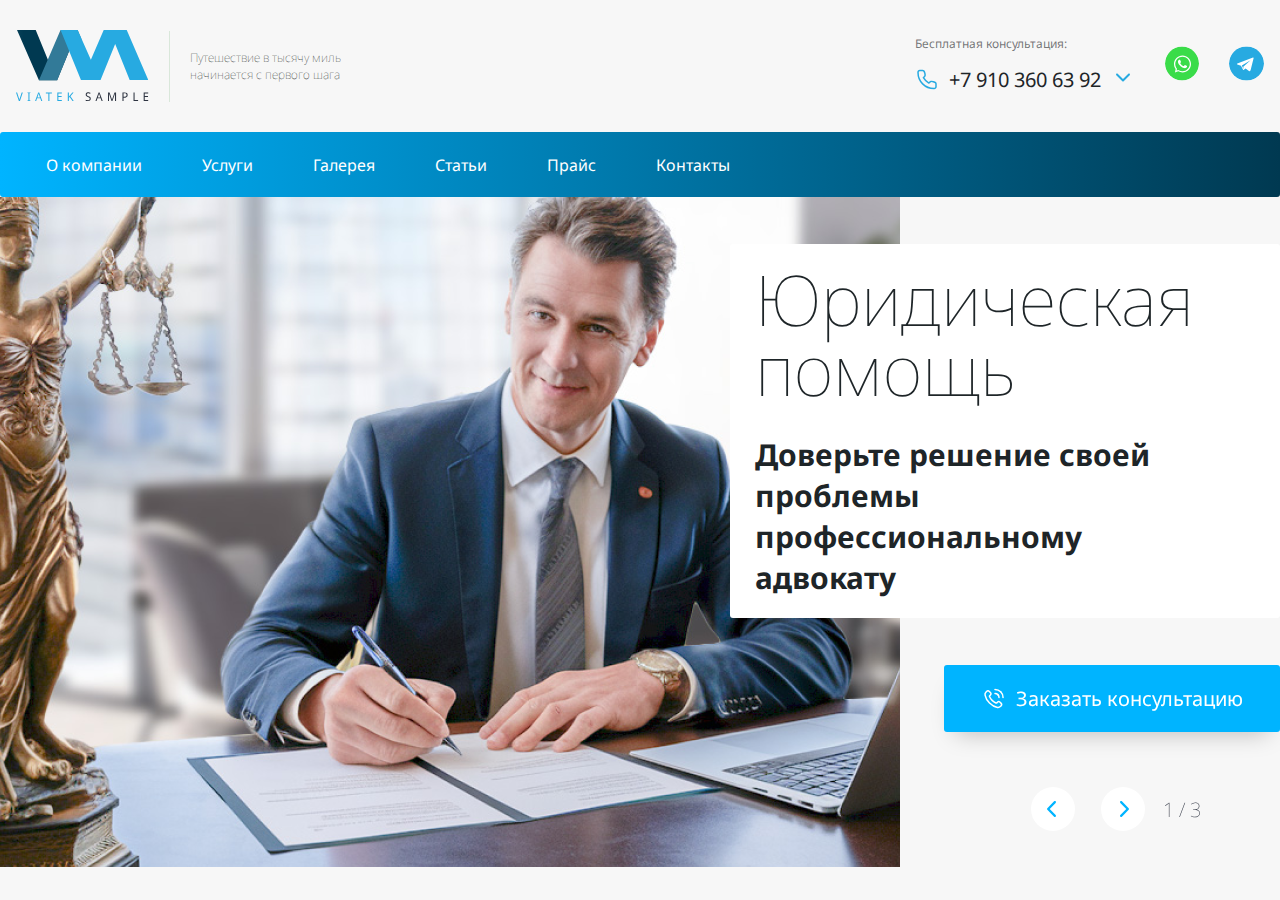
==== commit c6a4dce2: "end" ====
--- a/index.html
+++ b/index.html
@@ -5,6 +5,7 @@
     <meta name="viewport"
           content="width=device-width, user-scalable=no, initial-scale=1.0, maximum-scale=1.0, minimum-scale=1.0">
     <meta http-equiv="X-UA-Compatible" content="ie=edge">
+    <link rel="stylesheet" href="./swiper-bundle.min.css">
     <link rel="stylesheet" href="./style.css">
     <title>Document</title>
 </head>
@@ -205,11 +206,62 @@
         </div>
     </header>
 <main>
+    <div class="hero-block">
+        <div class="swiper hero-swiper">
+            <div class="swiper-wrapper">
+                <div class="swiper-slide">
+                    <div class="hero-card">
+                        <div class="img">
+                            <img src="./src/images/hero1.png" alt="hero-image">
+                        </div>
+                        <div class="info">
+                            <h1>Юридическая
+                                помощь</h1>
+                            <p>Доверьте решение своей проблемы профессиональному адвокату</p>
+                        </div>
+                    </div>
+                </div>
+                <div class="swiper-slide">Slide 2</div>
+                <div class="swiper-slide">Slide 3</div>
+            </div>
+        </div>
+        <div class="content">
+            <div class="controls-block">
+                <button class="blue ripple">
+                    <svg xmlns="http://www.w3.org/2000/svg" width="24" height="25" viewBox="0 0 24 25" fill="none">
+                        <path fill-rule="evenodd" clip-rule="evenodd" d="M18.965 17.11L17.792 15.937C17.206 15.351 16.256 15.351 15.671 15.937L14.749 16.859C14.543 17.065 14.231 17.134 13.965 17.017C12.629 16.432 11.309 15.545 10.132 14.368C8.96002 13.196 8.07602 11.882 7.49002 10.551C7.36802 10.276 7.43902 9.95297 7.65202 9.73997L8.47802 8.91397C9.14902 8.24297 9.14902 7.29397 8.56302 6.70797L7.39002 5.53497C6.60902 4.75397 5.34302 4.75397 4.56202 5.53497L3.91002 6.18597C3.16902 6.92697 2.86002 7.99597 3.06002 9.05597C3.55402 11.669 5.07202 14.53 7.52102 16.979C9.97002 19.428 12.831 20.946 15.444 21.44C16.504 21.64 17.573 21.331 18.314 20.59L18.965 19.939C19.746 19.158 19.746 17.892 18.965 17.11V17.11Z" stroke="white" stroke-width="1.5" stroke-linecap="round" stroke-linejoin="round"/>
+                        <path d="M13 7.49097C14.031 7.47697 15.067 7.85897 15.854 8.64597" stroke="white" stroke-width="1.5" stroke-linecap="round" stroke-linejoin="round"/>
+                        <path d="M18.682 5.81799C17.113 4.24899 15.056 3.46399 13 3.46399" stroke="white" stroke-width="1.5" stroke-linecap="round" stroke-linejoin="round"/>
+                        <path d="M17.009 11.5C17.023 10.469 16.641 9.433 15.854 8.646" stroke="white" stroke-width="1.5" stroke-linecap="round" stroke-linejoin="round"/>
+                        <path d="M18.6821 5.81799C20.2511 7.38699 21.0361 9.44399 21.0361 11.5" stroke="white" stroke-width="1.5" stroke-linecap="round" stroke-linejoin="round"/>
+                    </svg>
+                    <span>Заказать консультацию</span>
+                </button>
+                <div class="controls">
+                    <div class="hero-swiper-button-prev arrow">
+                        <svg xmlns="http://www.w3.org/2000/svg" width="44" height="44" viewBox="0 0 44 44" fill="none">
+                            <path d="M24.6705 14.3347C25.1098 14.781 25.1098 15.5047 24.6705 15.951L18.716 22L24.6705 28.049C25.1098 28.4953 25.1098 29.219 24.6705 29.6653C24.2312 30.1116 23.5188 30.1116 23.0795 29.6653L16.3295 22.8081C15.8902 22.3618 15.8902 21.6382 16.3295 21.1919L23.0795 14.3347C23.5188 13.8884 24.2312 13.8884 24.6705 14.3347Z" fill="#00B4FF"/>
+                        </svg>
+                    </div>
+                    <div class="hero-swiper-button-next arrow">
+                        <svg xmlns="http://www.w3.org/2000/svg" width="44" height="44" viewBox="0 0 44 44" fill="none">
+                            <path d="M19.3295 14.3347C18.8902 14.781 18.8902 15.5047 19.3295 15.951L25.284 22L19.3295 28.049C18.8902 28.4953 18.8902 29.219 19.3295 29.6653C19.7688 30.1116 20.4812 30.1116 20.9205 29.6653L27.6705 22.8081C28.1098 22.3618 28.1098 21.6382 27.6705 21.1919L20.9205 14.3347C20.4812 13.8884 19.7688 13.8884 19.3295 14.3347Z" fill="#00B4FF"/>
+                        </svg>
+                    </div>
+                    <div class="hero-swiper-pagination">
+                        <span class="current-slide">1</span> / <span class="total-slides">3</span>
+                    </div>
+                </div>
+            </div>
+        </div>
 
+
+    </div>
 </main>
 <footer class="footer">
 
 </footer>
+    <script src="./src/js/swiper-bundle.min.js"></script>
     <script src="./src/js/index.js"></script>
 </body>
 </html>--- a/style.css
+++ b/style.css
@@ -82,6 +82,56 @@
   display: flex;
   flex-direction: column;
   min-height: 100vh;
+  background: #F7F7F7;
+}
+
+.ripple {
+  overflow: hidden;
+  position: relative;
+  display: flex;
+  width: 336px;
+  padding: 20px;
+  justify-content: center;
+  align-items: center;
+  gap: 10px;
+  border-radius: 3px;
+  background: #00B4FF;
+  box-shadow: 0px 13px 23.6px -12px rgba(0, 0, 0, 0.25);
+  border: none;
+  cursor: pointer;
+}
+.ripple span {
+  color: #FFF;
+  font-family: "Noto Sans";
+  font-size: 20px;
+  font-style: normal;
+  font-weight: 400;
+  line-height: normal;
+  position: relative;
+  z-index: 1;
+}
+.ripple svg {
+  position: relative;
+  z-index: 1;
+}
+.ripple:hover::before {
+  content: "";
+  animation: colorToBlue 1s forwards;
+}
+.ripple:not(:hover)::before {
+  animation: colorToTransparent 1s forwards;
+}
+.ripple::before {
+  content: "";
+  width: 20px;
+  height: 20px;
+  border-radius: 50%;
+  background: transparent;
+  position: absolute;
+  top: -160px;
+  right: 0;
+  z-index: 0;
+  transition: 1s ease;
 }
 
 .header {
@@ -412,4 +462,236 @@
   display: block;
 }
 
+.hero-block {
+  width: 100%;
+  height: 670px;
+}
+@media (max-width: 1160px) {
+  .hero-block {
+    background: #FFFFFF;
+  }
+}
+@media (max-width: 1024px) {
+  .hero-block {
+    height: 800px;
+  }
+}
+.hero-block .swiper {
+  width: 100%;
+  height: 100%;
+}
+.hero-block .swiper .swiper-slide .hero-card {
+  width: 100%;
+  height: 100%;
+  position: relative;
+  display: flex;
+  flex-direction: column;
+}
+.hero-block .swiper .swiper-slide .hero-card .img {
+  max-width: 1294px;
+  width: 100%;
+  height: 100%;
+}
+@media (max-width: 1820px) {
+  .hero-block .swiper .swiper-slide .hero-card .img {
+    max-width: 1150px;
+  }
+}
+@media (max-width: 1570px) {
+  .hero-block .swiper .swiper-slide .hero-card .img {
+    max-width: 1000px;
+  }
+}
+@media (max-width: 1350px) {
+  .hero-block .swiper .swiper-slide .hero-card .img {
+    max-width: 900px;
+  }
+}
+@media (max-width: 1250px) {
+  .hero-block .swiper .swiper-slide .hero-card .img {
+    max-width: 800px;
+  }
+}
+@media (max-width: 1160px) {
+  .hero-block .swiper .swiper-slide .hero-card .img {
+    max-width: 100%;
+    height: 400px;
+  }
+}
+.hero-block .swiper .swiper-slide .hero-card .img img {
+  width: 100%;
+  height: 100%;
+  object-fit: cover;
+}
+.hero-block .swiper .swiper-slide .hero-card .info {
+  position: absolute;
+  right: 0;
+  top: 47px;
+  border-radius: 3px;
+  background: #FFF;
+  display: flex;
+  max-width: 770px;
+  width: 100%;
+  padding: 40px 50px;
+  flex-direction: column;
+  align-items: flex-start;
+  gap: 30px;
+}
+@media (max-width: 1570px) {
+  .hero-block .swiper .swiper-slide .hero-card .info {
+    max-width: 650px;
+  }
+}
+@media (max-width: 1350px) {
+  .hero-block .swiper .swiper-slide .hero-card .info {
+    max-width: 550px;
+    padding: 20px 25px;
+  }
+}
+@media (max-width: 1160px) {
+  .hero-block .swiper .swiper-slide .hero-card .info {
+    position: relative;
+    max-width: 100%;
+    height: fit-content;
+    top: 0;
+    padding: 30px 20px;
+  }
+}
+.hero-block .swiper .swiper-slide .hero-card .info h1, .hero-block .swiper .swiper-slide .hero-card .info h2 {
+  color: #1E2528;
+  font-family: "Noto Sans";
+  font-size: 70px;
+  font-style: normal;
+  font-weight: 300;
+  line-height: 100%; /* 70px */
+  max-width: 483px;
+  width: 100%;
+}
+@media (max-width: 1350px) {
+  .hero-block .swiper .swiper-slide .hero-card .info h1, .hero-block .swiper .swiper-slide .hero-card .info h2 {
+    max-width: 450px;
+  }
+}
+@media (max-width: 1160px) {
+  .hero-block .swiper .swiper-slide .hero-card .info h1, .hero-block .swiper .swiper-slide .hero-card .info h2 {
+    font-size: 45px;
+    max-width: 100%;
+  }
+}
+@media (max-width: 1024px) {
+  .hero-block .swiper .swiper-slide .hero-card .info h1, .hero-block .swiper .swiper-slide .hero-card .info h2 {
+    font-size: 35px;
+  }
+}
+.hero-block .swiper .swiper-slide .hero-card .info p {
+  color: #1E2528;
+  font-family: "Noto Sans";
+  font-size: 30px;
+  font-style: normal;
+  font-weight: 700;
+  line-height: normal;
+  max-width: 483px;
+  width: 100%;
+}
+@media (max-width: 1350px) {
+  .hero-block .swiper .swiper-slide .hero-card .info p {
+    max-width: 450px;
+  }
+}
+@media (max-width: 1160px) {
+  .hero-block .swiper .swiper-slide .hero-card .info p {
+    font-size: 20px;
+    max-width: 100%;
+  }
+}
+@media (max-width: 1024px) {
+  .hero-block .swiper .swiper-slide .hero-card .info p {
+    font-size: 15px;
+  }
+}
+.hero-block .content {
+  position: relative;
+  width: 100%;
+}
+.hero-block .content .controls-block {
+  position: absolute;
+  right: 0;
+  bottom: 28px;
+  z-index: 7;
+  display: flex;
+  flex-direction: column;
+  align-items: center;
+  gap: 47px;
+}
+@media (max-width: 1160px) {
+  .hero-block .content .controls-block {
+    right: 50%;
+    gap: 30px;
+    transform: translateX(50%);
+    bottom: 30px;
+  }
+}
+.hero-block .content .controls-block .controls {
+  display: flex;
+  gap: 10px;
+  align-items: center;
+}
+.hero-block .content .controls-block .controls .arrow {
+  width: 44px;
+  height: 44px;
+  flex-shrink: 0;
+  margin: 8px;
+  border-radius: 50px;
+  display: flex;
+  justify-content: center;
+  align-items: center;
+  background: #FFFFFF;
+  cursor: pointer;
+  transition: 0.5s ease;
+}
+.hero-block .content .controls-block .controls .arrow:hover {
+  background: var(--blue);
+  transform: scale(1.2);
+}
+.hero-block .content .controls-block .controls .arrow:hover svg path {
+  fill: #FFFFFF;
+}
+.hero-block .content .controls-block .controls .hero-swiper-pagination {
+  color: #2E3441;
+  font-family: "Noto Sans";
+  font-size: 20px;
+  font-style: normal;
+  font-weight: 100;
+  line-height: normal;
+}
+.hero-block .content .controls-block .controls .hero-swiper-pagination span {
+  color: #2E3441;
+  font-family: "Noto Sans";
+  font-size: 20px;
+  font-style: normal;
+  font-weight: 100;
+  line-height: normal;
+}
+
+@keyframes colorToBlue {
+  0% {
+    background: transparent;
+    transform: scale(0);
+  }
+  100% {
+    background: #53CCFF;
+    transform: scale(40);
+  }
+}
+@keyframes colorToTransparent {
+  0% {
+    background: #53CCFF;
+    transform: scale(40);
+  }
+  100% {
+    background: transparent;
+    transform: scale(0);
+  }
+}
+
 /*# sourceMappingURL=style.css.map */
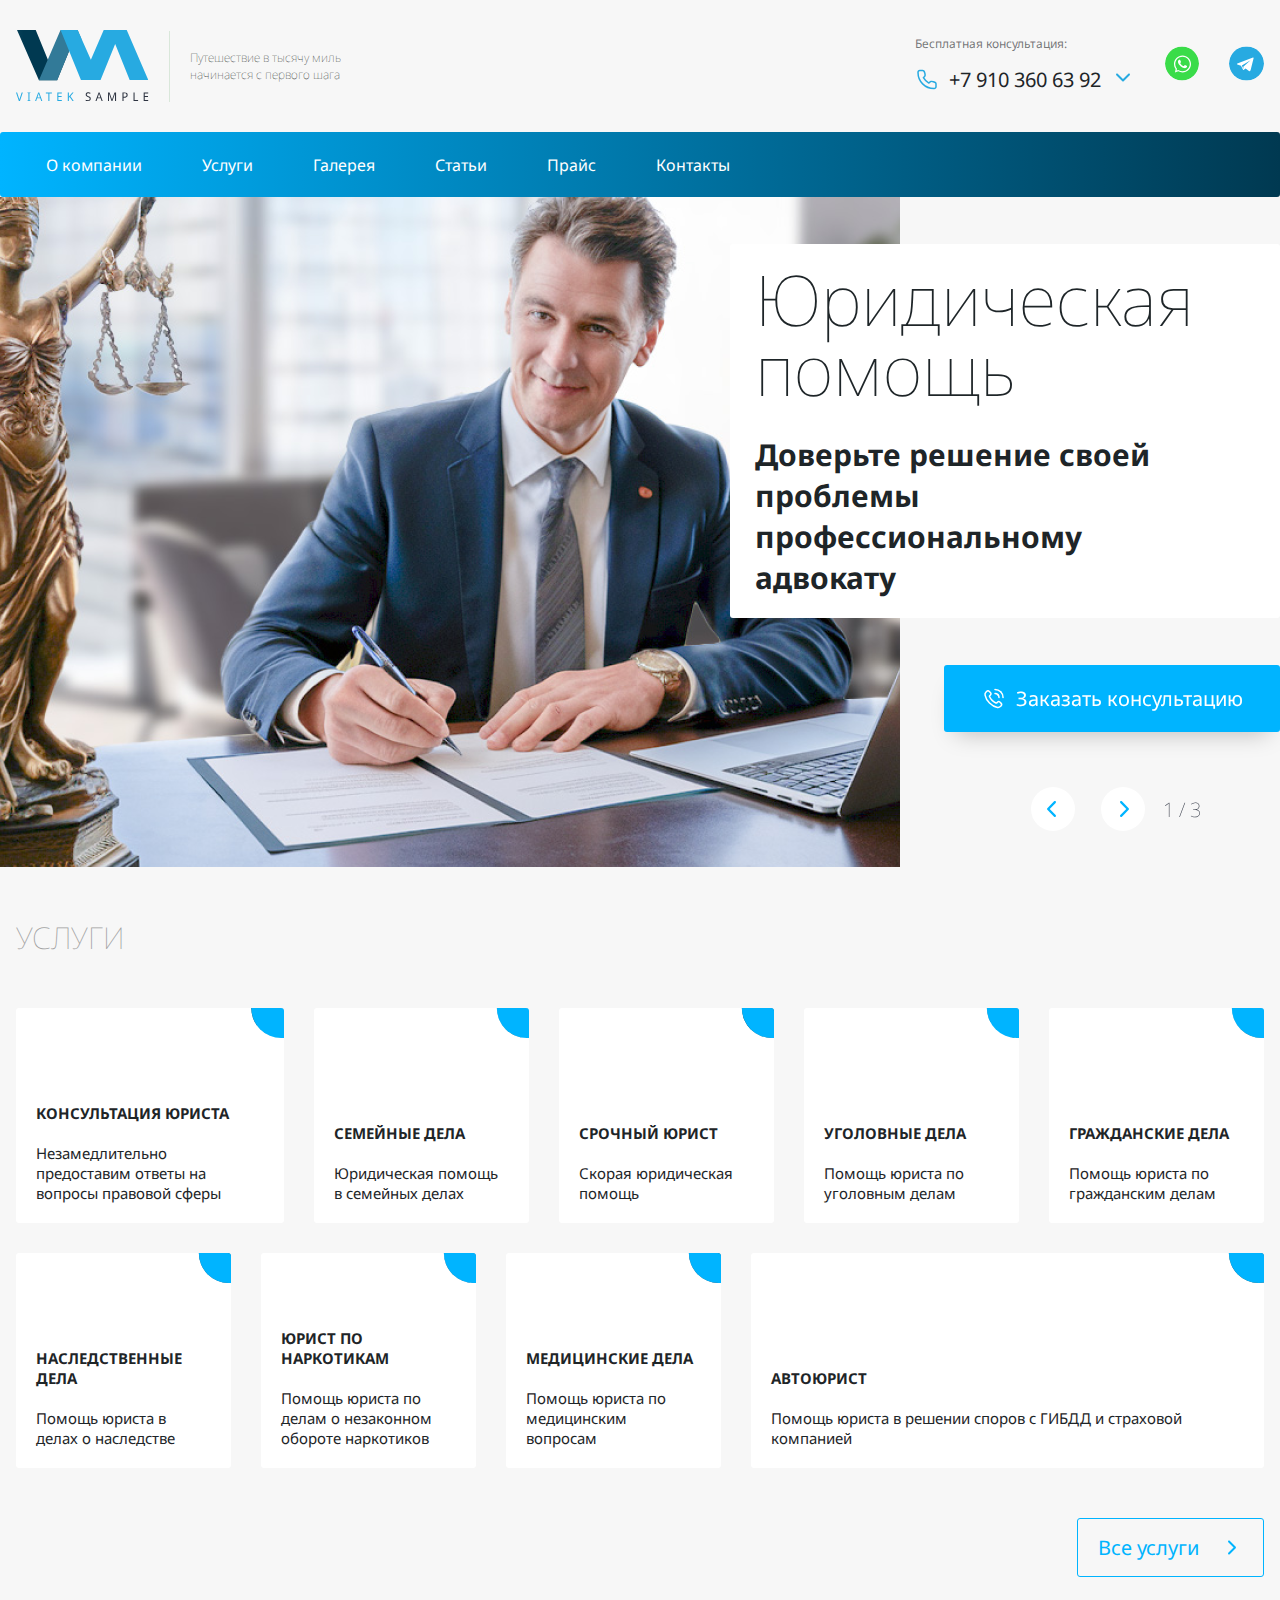
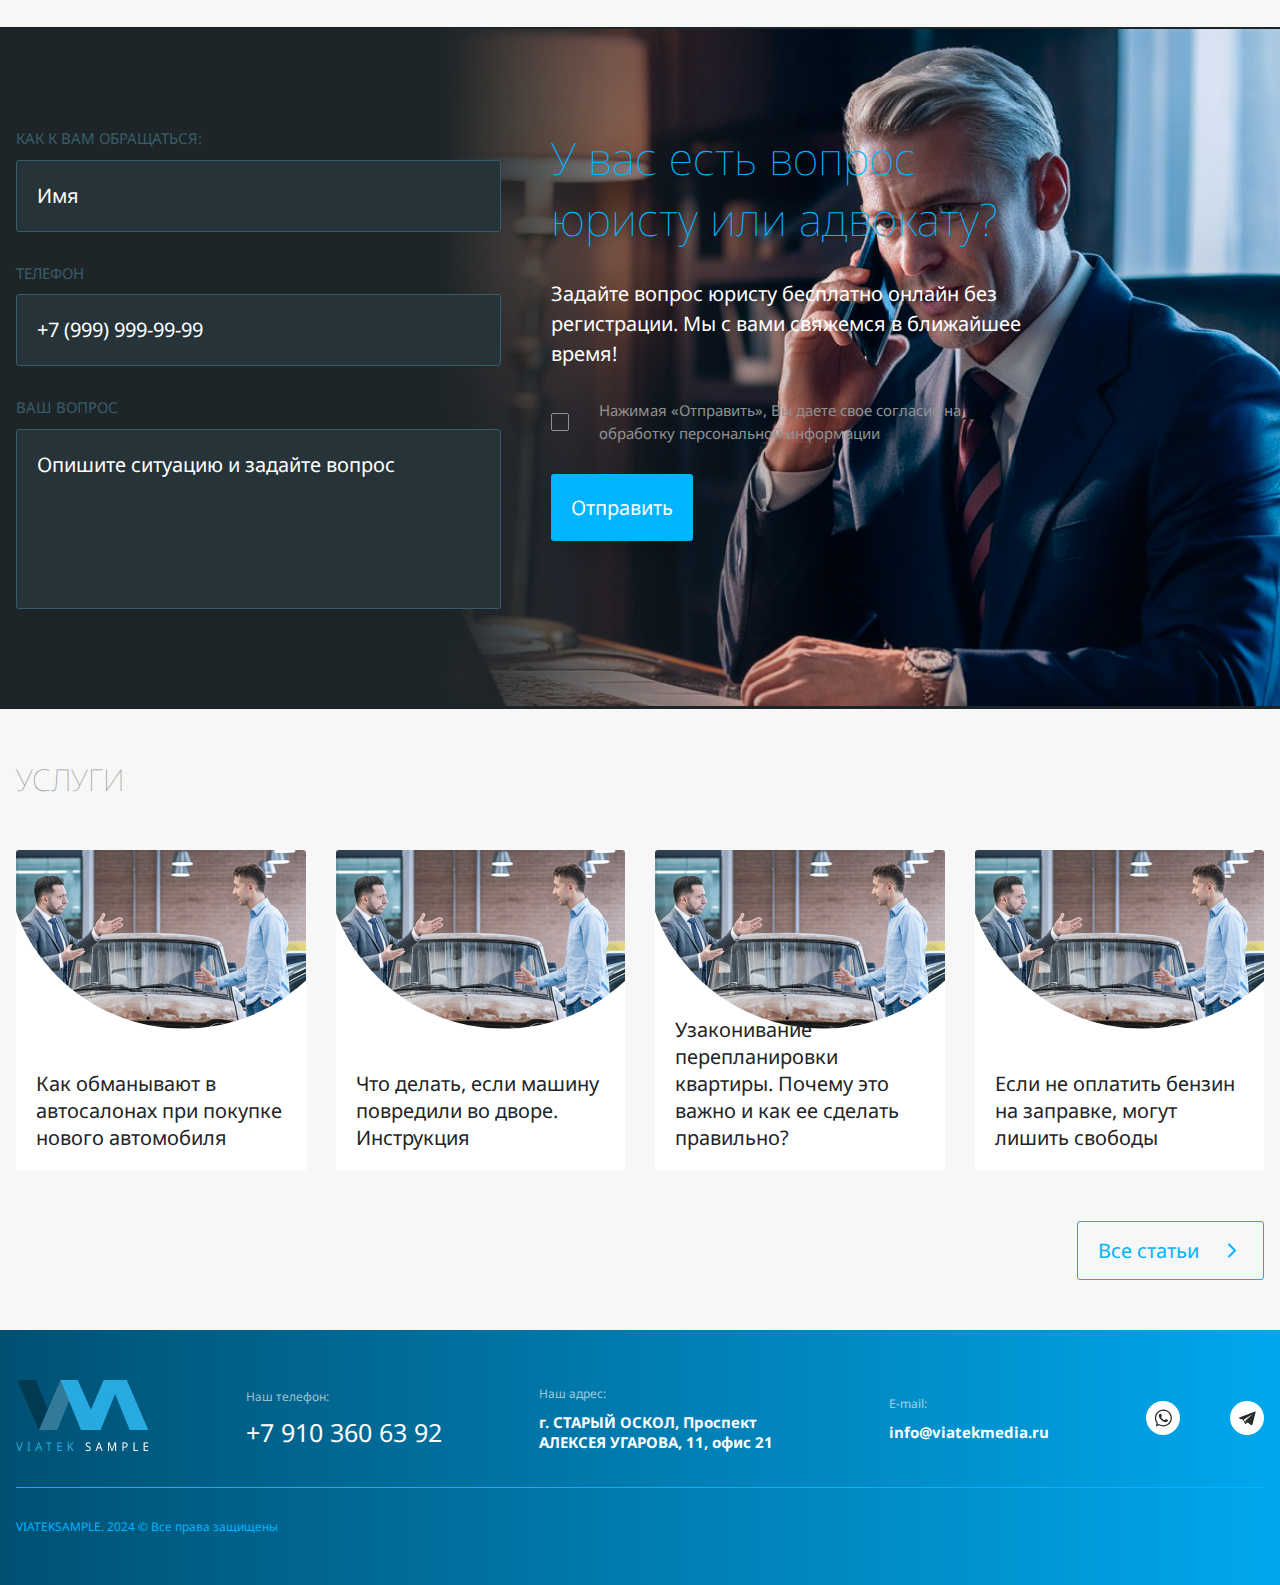
==== commit d854c2b2: "end" ====
--- a/index.html
+++ b/index.html
@@ -257,9 +257,248 @@
 
 
     </div>
+    <div class="services-block">
+        <div class="content">
+            <h2>Услуги</h2>
+            <div class="service-cards">
+                <div class="service-card midi">
+                    <div class="image">
+                        <img src="./src/images/service1.png" alt="service-image">
+                    </div>
+                    <div class="info">
+                        <p class="title">Консультация юриста</p>
+                        <span>Незамедлительно предоставим ответы на вопросы правовой сферы</span>
+                    </div>
+                </div>
+                <div class="service-card">
+                    <div class="image">
+                        <img src="./src/images/service2.png" alt="service-image">
+                    </div>
+                    <div class="info">
+                        <p class="title">Семейные дела</p>
+                        <span>Юридическая помощь в семейных делах</span>
+                    </div>
+                </div>
+                <div class="service-card">
+                    <div class="image">
+                        <img src="./src/images/service3.png" alt="service-image">
+                    </div>
+                    <div class="info">
+                        <p class="title">Срочный юрист</p>
+                        <span>Скорая юридическая помощь</span>
+                    </div>
+                </div>
+                <div class="service-card">
+                    <div class="image">
+                        <img src="./src/images/service4.png" alt="service-image">
+                    </div>
+                    <div class="info">
+                        <p class="title">Уголовные дела</p>
+                        <span>Помощь юриста по уголовным делам</span>
+                    </div>
+                </div>
+                <div class="service-card">
+                    <div class="image">
+                        <img src="./src/images/service5.png" alt="service-image">
+                    </div>
+                    <div class="info">
+                        <p class="title">Гражданские дела</p>
+                        <span>Помощь юриста по гражданским делам</span>
+                    </div>
+                </div>
+                <div class="service-card">
+                    <div class="image">
+                        <img src="./src/images/service9.png" alt="service-image">
+                    </div>
+                    <div class="info">
+                        <p class="title">Наследственные дела</p>
+                        <span>Помощь юриста в делах о наследстве</span>
+                    </div>
+                </div>
+                <div class="service-card">
+                    <div class="image">
+                        <img src="./src/images/service7.png" alt="service-image">
+                    </div>
+                    <div class="info">
+                        <p class="title">Юрист по наркотикам</p>
+                        <span>Помощь юриста по делам о незаконном обороте наркотиков</span>
+                    </div>
+                </div>
+                <div class="service-card">
+                    <div class="image">
+                        <img src="./src/images/service8.png" alt="service-image">
+                    </div>
+                    <div class="info">
+                        <p class="title">Медицинские дела</p>
+                        <span>Помощь юриста по медицинским вопросам</span>
+                    </div>
+                </div>
+                <div class="service-card maxi">
+                    <div class="image">
+                        <img src="./src/images/service6.png" alt="service-image">
+                    </div>
+                    <div class="info">
+                        <p class="title">Автоюрист</p>
+                        <span>Помощь юриста в решении споров с ГИБДД и страховой компанией</span>
+                    </div>
+                </div>
+            </div>
+            <a class="block-link" href="#">
+                <span>Все услуги</span>
+                <svg xmlns="http://www.w3.org/2000/svg" width="24" height="25" viewBox="0 0 24 25" fill="none">
+                    <path d="M9.29289 5.79289C8.90237 6.18342 8.90237 6.81658 9.29289 7.20711L14.5858 12.5L9.29289 17.7929C8.90237 18.1834 8.90237 18.8166 9.29289 19.2071C9.68342 19.5976 10.3166 19.5976 10.7071 19.2071L16.7071 13.2071C17.0976 12.8166 17.0976 12.1834 16.7071 11.7929L10.7071 5.79289C10.3166 5.40237 9.68342 5.40237 9.29289 5.79289Z" fill="#00B4FF"/>
+                </svg>
+            </a>
+        </div>
+    </div>
+    <div class="contacts-block">
+        <div class="content">
+            <div class="desktop-form">
+                <form>
+                    <div class="form-column">
+                        <div class="form-item">
+                            <span>Как к вам обращаться:</span>
+                            <input type="text" placeholder="Имя">
+                        </div>
+                        <div class="form-item">
+                            <span>Телефон</span>
+                            <input type="tel" placeholder="+7 (999) 999-99-99">
+                        </div>
+                        <div class="form-item">
+                            <span>Ваш вопрос</span>
+                            <textarea placeholder="Опишите ситуацию и задайте вопрос"></textarea>
+                        </div>
+                    </div>
+                    <div class="title-column">
+                        <h2>У вас есть вопрос юристу или адвокату?</h2>
+                        <p>Задайте вопрос юристу бесплатно онлайн без регистрации. Мы с вами свяжемся в ближайшее
+                            время!</p>
+                        <label class="custom-checkbox">
+                            <input class="hidden-checkbox" type="checkbox">
+                            <span class="checkbox">
+                                        <svg class="checkmark" xmlns="http://www.w3.org/2000/svg" width="24" height="24" viewBox="0 0 24 24"><path fill="#ffffff" d="M20.285 2l-11.285 11.567-5.286-5.011-3.714 3.716 9 8.728 15-15.285z"/></svg>
+                                    </span>
+                            <span>Нажимая «Отправить», Вы даете свое согласие на обработку персональной информации</span>
+                        </label>
+                        <button class="blue ripple">
+                            <span>Отправить</span>
+                        </button>
+                    </div>
+                </form>
+            </div>
+            <div class="mobile-form">
+                <form>
+                    <h2>У вас есть вопрос юристу или адвокату?</h2>
+                    <p>Задайте вопрос юристу бесплатно онлайн без регистрации. Мы с вами свяжемся в ближайшее
+                        время!</p>
+                    <div class="form-item">
+                        <span>Как к вам обращаться:</span>
+                        <input type="text" placeholder="Имя">
+                    </div>
+                    <div class="form-item">
+                        <span>Телефон</span>
+                        <input type="tel" placeholder="+7 (999) 999-99-99">
+                    </div>
+                    <div class="form-item">
+                        <span>Ваш вопрос</span>
+                        <textarea placeholder="Опишите ситуацию и задайте вопрос"></textarea>
+                    </div>
+                    <label class="custom-checkbox">
+                        <input class="hidden-checkbox" type="checkbox">
+                        <span class="checkbox">
+                                        <svg class="checkmark" xmlns="http://www.w3.org/2000/svg" width="24" height="24" viewBox="0 0 24 24"><path fill="#ffffff" d="M20.285 2l-11.285 11.567-5.286-5.011-3.714 3.716 9 8.728 15-15.285z"/></svg>
+                                    </span>
+                        <span>Нажимая «Отправить», Вы даете свое согласие на обработку персональной информации</span>
+                    </label>
+                    <button class="blue ripple">
+                        <span>Отправить</span>
+                    </button>
+                </form>
+            </div>
+        </div>
+    </div>
+    <div class="articles">
+        <div class="content">
+            <h2>Услуги</h2>
+            <div class="articles-cards">
+                <div class="article-card">
+                    <div class="image">
+                        <img src="./src/images/article.png" alt="article-image">
+                    </div>
+                    <div class="info">
+                        <p>Как обманывают в автосалонах при покупке нового автомобиля</p>
+                    </div>
+                </div>
+                <div class="article-card">
+                    <div class="image">
+                        <img src="./src/images/article.png" alt="article-image">
+                    </div>
+                    <div class="info">
+                        <p>Что делать, если машину повредили во дворе. Инструкция</p>
+                    </div>
+                </div>
+                <div class="article-card">
+                    <div class="image">
+                        <img src="./src/images/article.png" alt="article-image">
+                    </div>
+                    <div class="info">
+                        <p>Узаконивание перепланировки квартиры. Почему это важно и как ее сделать правильно?</p>
+                    </div>
+                </div>
+                <div class="article-card">
+                    <div class="image">
+                        <img src="./src/images/article.png" alt="article-image">
+                    </div>
+                    <div class="info">
+                        <p>Если не оплатить бензин на заправке, могут лишить свободы</p>
+                    </div>
+                </div>
+            </div>
+            <a class="block-link" href="#">
+                <span>Все статьи</span>
+                <svg xmlns="http://www.w3.org/2000/svg" width="24" height="25" viewBox="0 0 24 25" fill="none">
+                    <path d="M9.29289 5.79289C8.90237 6.18342 8.90237 6.81658 9.29289 7.20711L14.5858 12.5L9.29289 17.7929C8.90237 18.1834 8.90237 18.8166 9.29289 19.2071C9.68342 19.5976 10.3166 19.5976 10.7071 19.2071L16.7071 13.2071C17.0976 12.8166 17.0976 12.1834 16.7071 11.7929L10.7071 5.79289C10.3166 5.40237 9.68342 5.40237 9.29289 5.79289Z" fill="#00B4FF"/>
+                </svg>
+            </a>
+        </div>
+    </div>
 </main>
 <footer class="footer">
+    <div class="content">
+        <div class="row">
+            <a href="#">
+                <img src="./src/images/logofooter.png" alt="logo">
+            </a>
+            <div class="contact-wrap">
+                <span>Наш телефон:</span>
+                <a href="tel:+7 910 360 63 92" class="phone">+7 910 360 63 92</a>
+            </div>
+            <div class="contact-wrap">
+                <span>Наш адрес: </span>
+                <p>г. СТАРЫЙ ОСКОЛ, Проспект АЛЕКСЕЯ УГАРОВА, 11, офис 21</p>
+            </div>
+            <div class="contact-wrap">
+                <span>E-mail: </span>
+                <a href="mailto:info@viatekmedia.ru" class="emaail">info@viatekmedia.ru</a>
+            </div>
+            <div class="social">
+                <a href="#" class="social-link">
+                    <svg xmlns="http://www.w3.org/2000/svg" width="18" height="18" viewBox="0 0 18 18" fill="none">
+                        <path d="M9.39252 17.5C7.90451 17.5 6.44368 17.1059 5.15272 16.3585L1.83698 17.5L2.51643 13.994C1.44969 12.5332 0.885742 10.8141 0.885742 9C0.885742 4.31175 4.69748 0.5 9.38572 0.5C14.074 0.5 17.8857 4.31175 17.8857 9C17.8993 13.6815 14.0876 17.5 9.39252 17.5ZM5.30899 14.9656L5.56719 15.1287C6.72226 15.8557 8.0472 16.2362 9.39931 16.2362C13.3877 16.2362 16.6355 12.9884 16.6355 9C16.6355 5.01159 13.3877 1.76379 9.39931 1.76379C5.40412 1.75699 2.15632 5.0048 2.15632 8.99321C2.15632 10.6171 2.6863 12.1527 3.69189 13.4436L3.86855 13.6679L3.49485 15.5839L5.30899 14.9656Z" fill="#262D2A"/>
+                        <path d="M5.1051 5.73179C5.1051 5.73179 5.6011 4.86209 6.00878 4.80773C6.41645 4.76017 6.93963 4.76017 7.08232 5.02516C7.225 5.29014 7.85689 6.8393 7.85689 6.8393C7.85689 6.8393 7.96561 7.10429 7.79574 7.36249C7.62588 7.61389 7.25218 7.98759 7.25218 7.98759C7.25218 7.98759 7.04155 8.25257 7.25218 8.53795C7.46281 8.82332 7.78216 9.3397 8.44802 10.0056C9.11389 10.6714 10.3913 11.1471 10.3913 11.1471C10.3913 11.1471 10.5747 11.1742 10.6902 11.0587C10.8057 10.9432 11.4376 10.1551 11.4376 10.1551C11.4376 10.1551 11.6415 9.89686 11.9744 10.0463C12.3073 10.2026 13.7682 10.9296 13.7682 10.9296C13.7682 10.9296 13.938 10.9908 13.938 11.249C13.938 11.5072 13.8361 12.1391 13.6187 12.3497C13.408 12.5603 12.7829 13.2194 11.8453 13.2194C10.9076 13.2194 8.67904 12.4584 7.48999 11.2694C6.30094 10.0803 5.24779 8.87768 4.99639 7.78375C4.76537 6.67624 4.79935 6.18023 5.1051 5.73179Z" fill="#262D2A"/>
+                    </svg>
+                </a>
+                <a href="#" class="social-link">
+                    <svg xmlns="http://www.w3.org/2000/svg" width="17" height="15" viewBox="0 0 17 15" fill="none">
+                        <path d="M16.1616 0.5C16.1049 0.5 16.0401 0.5081 15.9834 0.5324L0.326135 6.48589C-0.119364 6.65599 -0.103164 7.27969 0.342335 7.43359L3.97113 8.65668L6.15812 13.0388L6.16622 13.0469C6.20672 13.1279 6.28772 13.1765 6.37682 13.1765C6.42542 13.1765 6.48212 13.1603 6.53072 13.1198L8.58002 11.3783L6.28772 9.64488L6.46592 11.9291L4.82162 8.51898L13.5696 3.26209L6.28772 9.63678L11.9577 13.9379C12.144 14.0837 12.3627 14.1485 12.5814 14.1485C13.0269 14.1485 13.4643 13.8569 13.5858 13.3628L16.6476 1.1075C16.7286 0.799699 16.4694 0.5 16.1616 0.5Z" fill="#262D2A"/>
+                    </svg>
+                </a>
+            </div>
 
+        </div>
+        <div class="line"></div>
+        <p class="copy">VIATEKSAMPLE. 2024 © Все права защищены </p>
+    </div>
 </footer>
     <script src="./src/js/swiper-bundle.min.js"></script>
     <script src="./src/js/index.js"></script>
--- a/style.css
+++ b/style.css
@@ -673,6 +673,669 @@
   line-height: normal;
 }
 
+.services-block {
+  padding: 50px 0;
+}
+@media (max-width: 1024px) {
+  .services-block {
+    padding: 30px 0;
+  }
+}
+.services-block .content {
+  display: flex;
+  flex-direction: column;
+  gap: 50px;
+}
+@media (max-width: 1024px) {
+  .services-block .content {
+    gap: 30px;
+  }
+}
+.services-block .content h2 {
+  color: #A0A0A0;
+  font-family: "Noto Sans";
+  font-size: 30px;
+  font-style: normal;
+  font-weight: 300;
+  line-height: normal;
+  text-transform: uppercase;
+}
+@media (max-width: 1024px) {
+  .services-block .content h2 {
+    text-align: center;
+  }
+}
+.services-block .content .block-link {
+  margin-left: auto;
+  display: flex;
+  padding: 15px 20px;
+  justify-content: center;
+  align-items: center;
+  gap: 20px;
+  border-radius: 3px;
+  border: 1px solid var(--blue);
+}
+@media (max-width: 768px) {
+  .services-block .content .block-link {
+    margin-left: 0;
+  }
+}
+.services-block .content .block-link:hover {
+  background: var(--blue);
+}
+.services-block .content .block-link:hover span {
+  color: #FFFFFF;
+}
+.services-block .content .block-link:hover svg path {
+  fill: #FFFFFF;
+}
+.services-block .content .block-link span {
+  color: var(--blue);
+  font-family: "Noto Sans";
+  font-size: 20px;
+  font-style: normal;
+  font-weight: 400;
+  line-height: normal;
+}
+.services-block .content .service-cards {
+  display: flex;
+  flex-wrap: wrap;
+  gap: 30px;
+}
+.services-block .content .service-cards .service-card {
+  display: flex;
+  width: 215px;
+  height: 215px;
+  flex-direction: column;
+  justify-content: flex-end;
+  align-items: flex-start;
+  gap: 10px;
+  flex-shrink: 0;
+  border-radius: 3px;
+  background: #FFF;
+  position: relative;
+  overflow: hidden;
+}
+@media (max-width: 768px) {
+  .services-block .content .service-cards .service-card {
+    width: 100%;
+    height: 250px;
+  }
+}
+.services-block .content .service-cards .service-card.midi {
+  max-width: 460px;
+  width: 100%;
+  flex-shrink: unset;
+}
+@media (max-width: 1472px) {
+  .services-block .content .service-cards .service-card.midi {
+    max-width: unset;
+    width: unset;
+    flex: 1;
+    min-width: 215px;
+  }
+}
+.services-block .content .service-cards .service-card.maxi {
+  max-width: 705px;
+  flex-shrink: unset;
+  width: 100%;
+}
+@media (max-width: 1472px) {
+  .services-block .content .service-cards .service-card.maxi {
+    max-width: unset;
+    width: unset;
+    flex: 1;
+    min-width: 215px;
+  }
+}
+.services-block .content .service-cards .service-card:hover .image:before {
+  background: transparent;
+}
+.services-block .content .service-cards .service-card:hover .image img {
+  clip-path: circle(150% at 99% 0);
+  transform: scale(1.1);
+}
+.services-block .content .service-cards .service-card:hover .info p {
+  color: #fff;
+}
+.services-block .content .service-cards .service-card:hover .info span {
+  overflow: hidden;
+  height: 0;
+  margin-top: 0;
+}
+.services-block .content .service-cards .service-card:not(:hover) .image:before {
+  transition: 0.3s ease 1s;
+}
+.services-block .content .service-cards .service-card .image {
+  width: 100%;
+  height: 100%;
+  position: relative;
+}
+.services-block .content .service-cards .service-card .image:before {
+  content: "";
+  bottom: 0;
+  position: absolute;
+  left: 0;
+  width: 100%;
+  height: 100%;
+  background: var(--blue);
+  display: block;
+  z-index: 3;
+  clip-path: circle(30px at 99% 0);
+  transition: 0.1s ease;
+}
+@media (max-width: 768px) {
+  .services-block .content .service-cards .service-card .image:before {
+    content: none;
+  }
+}
+.services-block .content .service-cards .service-card .image img {
+  width: 100%;
+  height: 100%;
+  transform: scale(1);
+  clip-path: circle(30px at 99% 0);
+  transition: clip-path 1s ease, transform 2s ease 0.3s;
+}
+@media (max-width: 450px) {
+  .services-block .content .service-cards .service-card .image img {
+    clip-path: unset;
+  }
+}
+.services-block .content .service-cards .service-card .info {
+  position: absolute;
+  padding: 20px;
+  display: flex;
+  flex-direction: column;
+  z-index: 4;
+  height: fit-content;
+  width: 100%;
+}
+.services-block .content .service-cards .service-card .info p {
+  color: #1E2528;
+  font-family: "Noto Sans";
+  font-size: 15px;
+  font-style: normal;
+  font-weight: 700;
+  line-height: normal;
+  text-transform: uppercase;
+}
+@media (max-width: 450px) {
+  .services-block .content .service-cards .service-card .info p {
+    color: #FFFFFF;
+  }
+}
+.services-block .content .service-cards .service-card .info span {
+  color: #1E2528;
+  font-family: "Noto Sans";
+  font-size: 15px;
+  font-style: normal;
+  font-weight: 400;
+  line-height: normal;
+  display: block;
+  margin-top: 20px;
+  height: auto;
+  transition: all 0.5s ease;
+}
+@media (max-width: 450px) {
+  .services-block .content .service-cards .service-card .info span {
+    color: #FFFFFF;
+  }
+}
+
+.contacts-block {
+  background-color: #1E2528;
+  padding: 100px 0;
+  background-image: url("/src/images/contacts.png");
+  background-repeat: no-repeat;
+  background-position: right;
+}
+@media (max-width: 1024px) {
+  .contacts-block {
+    background-image: none;
+    padding: 30px 0;
+  }
+}
+@media (max-width: 1024px) {
+  .contacts-block .content .desktop-form {
+    display: none;
+  }
+}
+.contacts-block .content .desktop-form form {
+  display: flex;
+  gap: 50px;
+}
+.contacts-block .content .desktop-form form .form-column {
+  display: flex;
+  flex-direction: column;
+  gap: 30px;
+  max-width: 485px;
+  width: 100%;
+}
+.contacts-block .content .desktop-form form .form-column .form-item {
+  display: flex;
+  flex-direction: column;
+  gap: 10px;
+}
+.contacts-block .content .desktop-form form .form-column .form-item span {
+  color: #385D6A;
+  font-family: "Noto Sans";
+  font-size: 15px;
+  font-style: normal;
+  font-weight: 400;
+  line-height: 150%; /* 22.5px */
+  text-transform: uppercase;
+}
+.contacts-block .content .desktop-form form .form-column .form-item input {
+  border-radius: 3px;
+  border: 1px solid #385D6A;
+  background: #263439;
+  outline: none;
+  display: flex;
+  padding: 20px;
+  align-items: flex-start;
+  gap: 10px;
+  align-self: stretch;
+  color: #FFF;
+  font-family: "Noto Sans";
+  font-size: 20px;
+  font-style: normal;
+  font-weight: 400;
+  line-height: 150%; /* 30px */
+}
+.contacts-block .content .desktop-form form .form-column .form-item input::placeholder {
+  color: #FFF;
+  font-family: "Noto Sans";
+  font-size: 20px;
+  font-style: normal;
+  font-weight: 400;
+  line-height: 150%; /* 30px */
+}
+.contacts-block .content .desktop-form form .form-column .form-item textarea {
+  display: flex;
+  height: 180px;
+  padding: 20px;
+  align-items: flex-start;
+  gap: 10px;
+  align-self: stretch;
+  border-radius: 3px;
+  border: 1px solid #385D6A;
+  background: #263439;
+  color: #FFF;
+  font-family: "Noto Sans";
+  font-size: 20px;
+  font-style: normal;
+  font-weight: 400;
+  line-height: 150%; /* 30px */
+  resize: none;
+  outline: none;
+}
+.contacts-block .content .desktop-form form .form-column .form-item textarea::placeholder {
+  color: #FFF;
+  font-family: "Noto Sans";
+  font-size: 20px;
+  font-style: normal;
+  font-weight: 400;
+  line-height: 150%; /* 30px */
+}
+.contacts-block .content .desktop-form form .title-column {
+  display: flex;
+  flex-direction: column;
+  gap: 30px;
+  max-width: 485px;
+  width: 100%;
+}
+.contacts-block .content .desktop-form form .title-column h2 {
+  color: var(--blue);
+  font-family: "Noto Sans";
+  font-size: 45px;
+  font-style: normal;
+  font-weight: 300;
+  line-height: normal;
+}
+.contacts-block .content .desktop-form form .title-column p {
+  color: #FFF;
+  font-family: "Noto Sans";
+  font-size: 20px;
+  font-style: normal;
+  font-weight: 400;
+  line-height: 150%; /* 30px */
+}
+.contacts-block .content .desktop-form form .title-column button {
+  width: fit-content;
+}
+.contacts-block .content .mobile-form {
+  display: none;
+}
+@media (max-width: 1024px) {
+  .contacts-block .content .mobile-form {
+    display: block;
+  }
+}
+.contacts-block .content .mobile-form form {
+  display: flex;
+  flex-direction: column;
+  gap: 30px;
+}
+.contacts-block .content .mobile-form form h2 {
+  color: var(--blue);
+  font-family: "Noto Sans";
+  font-size: 35px;
+  font-style: normal;
+  font-weight: 300;
+  line-height: normal;
+}
+.contacts-block .content .mobile-form form p {
+  color: #FFF;
+  font-family: "Noto Sans";
+  font-size: 15px;
+  font-style: normal;
+  font-weight: 400;
+  line-height: 150%; /* 30px */
+}
+.contacts-block .content .mobile-form form button {
+  width: 100%;
+}
+.contacts-block .content .mobile-form form .form-item {
+  display: flex;
+  flex-direction: column;
+  gap: 10px;
+}
+.contacts-block .content .mobile-form form .form-item span {
+  color: #385D6A;
+  font-family: "Noto Sans";
+  font-size: 15px;
+  font-style: normal;
+  font-weight: 400;
+  line-height: 150%; /* 22.5px */
+  text-transform: uppercase;
+}
+.contacts-block .content .mobile-form form .form-item input {
+  border-radius: 3px;
+  border: 1px solid #385D6A;
+  background: #263439;
+  outline: none;
+  display: flex;
+  padding: 20px;
+  align-items: flex-start;
+  gap: 10px;
+  align-self: stretch;
+  color: #FFF;
+  font-family: "Noto Sans";
+  font-size: 20px;
+  font-style: normal;
+  font-weight: 400;
+  line-height: 150%; /* 30px */
+}
+.contacts-block .content .mobile-form form .form-item input::placeholder {
+  color: #FFF;
+  font-family: "Noto Sans";
+  font-size: 20px;
+  font-style: normal;
+  font-weight: 400;
+  line-height: 150%; /* 30px */
+}
+.contacts-block .content .mobile-form form .form-item textarea {
+  display: flex;
+  height: 180px;
+  padding: 20px;
+  align-items: flex-start;
+  gap: 10px;
+  align-self: stretch;
+  border-radius: 3px;
+  border: 1px solid #385D6A;
+  background: #263439;
+  color: #FFF;
+  font-family: "Noto Sans";
+  font-size: 20px;
+  font-style: normal;
+  font-weight: 400;
+  line-height: 150%; /* 30px */
+  resize: none;
+  outline: none;
+}
+.contacts-block .content .mobile-form form .form-item textarea::placeholder {
+  color: #FFF;
+  font-family: "Noto Sans";
+  font-size: 20px;
+  font-style: normal;
+  font-weight: 400;
+  line-height: 150%; /* 30px */
+}
+
+.articles {
+  padding: 50px 0;
+}
+@media (max-width: 1024px) {
+  .articles {
+    padding: 30px 0;
+  }
+}
+.articles .content {
+  display: flex;
+  flex-direction: column;
+  gap: 50px;
+}
+@media (max-width: 1024px) {
+  .articles .content {
+    gap: 30px;
+  }
+}
+.articles .content h2 {
+  color: #A0A0A0;
+  font-family: "Noto Sans";
+  font-size: 30px;
+  font-style: normal;
+  font-weight: 300;
+  line-height: normal;
+  text-transform: uppercase;
+}
+@media (max-width: 1024px) {
+  .articles .content h2 {
+    text-align: center;
+  }
+}
+.articles .content .block-link {
+  margin-left: auto;
+  display: flex;
+  padding: 15px 20px;
+  justify-content: center;
+  align-items: center;
+  gap: 20px;
+  border-radius: 3px;
+  border: 1px solid var(--blue);
+}
+@media (max-width: 768px) {
+  .articles .content .block-link {
+    margin-left: 0;
+  }
+}
+.articles .content .block-link:hover {
+  background: var(--blue);
+}
+.articles .content .block-link:hover span {
+  color: #FFFFFF;
+}
+.articles .content .block-link:hover svg path {
+  fill: #FFFFFF;
+}
+.articles .content .block-link span {
+  color: var(--blue);
+  font-family: "Noto Sans";
+  font-size: 20px;
+  font-style: normal;
+  font-weight: 400;
+  line-height: normal;
+}
+.articles .content .articles-cards {
+  display: flex;
+  gap: 30px;
+  flex-wrap: wrap;
+}
+.articles .content .articles-cards .article-card {
+  width: calc((100% - 90px) / 4);
+  height: 321px;
+  border-radius: 3px;
+  background: #FFF;
+  overflow: hidden;
+  position: relative;
+}
+@media (max-width: 1024px) {
+  .articles .content .articles-cards .article-card {
+    width: calc((100% - 30px) / 2);
+  }
+}
+@media (max-width: 600px) {
+  .articles .content .articles-cards .article-card {
+    width: 100%;
+  }
+}
+.articles .content .articles-cards .article-card:hover .image img {
+  clip-path: circle(115.7% at 58% 0);
+}
+.articles .content .articles-cards .article-card:hover .info p {
+  color: #FFFFFF;
+}
+.articles .content .articles-cards .article-card .image {
+  width: 100%;
+  height: 100%;
+}
+.articles .content .articles-cards .article-card .image img {
+  width: 100%;
+  height: 100%;
+  object-fit: cover;
+  clip-path: circle(58.6% at 58% 0);
+  transition: 0.6s ease;
+}
+.articles .content .articles-cards .article-card .info {
+  position: absolute;
+  top: 0;
+  left: 0;
+  width: 100%;
+  height: 100%;
+  display: flex;
+  flex-direction: column;
+  justify-content: flex-end;
+  padding: 20px;
+}
+.articles .content .articles-cards .article-card .info p {
+  color: #1E2528;
+  font-family: "Noto Sans";
+  font-size: 20px;
+  font-style: normal;
+  font-weight: 400;
+  line-height: normal;
+}
+
+.footer {
+  background: linear-gradient(90deg, #003951 -27.16%, #00B4FF 114.74%);
+  padding: 50px 0;
+}
+.footer .content {
+  display: flex;
+  flex-direction: column;
+  gap: 30px;
+}
+.footer .content .row {
+  display: flex;
+  align-items: center;
+  justify-content: space-between;
+  gap: 20px;
+}
+@media (max-width: 1024px) {
+  .footer .content .row {
+    flex-direction: column;
+    gap: 30px;
+  }
+}
+.footer .content .row .contact-wrap {
+  display: flex;
+  flex-direction: column;
+  gap: 10px;
+}
+@media (max-width: 1024px) {
+  .footer .content .row .contact-wrap {
+    align-items: center;
+  }
+}
+.footer .content .row .contact-wrap span {
+  color: rgba(255, 255, 255, 0.62);
+  font-family: "Noto Sans";
+  font-size: 12px;
+  font-style: normal;
+  font-weight: 400;
+  line-height: normal;
+}
+.footer .content .row .contact-wrap .phone {
+  color: #FFF;
+  font-family: "Noto Sans";
+  font-size: 25px;
+  font-style: normal;
+  font-weight: 400;
+  line-height: normal;
+}
+.footer .content .row .contact-wrap .emaail {
+  color: #FFF;
+  text-align: right;
+  font-family: "Noto Sans";
+  font-size: 15px;
+  font-style: normal;
+  font-weight: 600;
+  line-height: normal;
+}
+.footer .content .row .contact-wrap p {
+  color: #FFF;
+  font-family: "Noto Sans";
+  font-size: 15px;
+  font-style: normal;
+  font-weight: 600;
+  line-height: normal;
+  max-width: 253px;
+}
+@media (max-width: 1024px) {
+  .footer .content .row .contact-wrap p {
+    text-align: center;
+  }
+}
+.footer .content .row .social {
+  display: flex;
+  align-items: center;
+  gap: 50px;
+}
+.footer .content .row .social-link {
+  width: 34px;
+  height: 34px;
+  border-radius: 50%;
+  display: flex;
+  align-items: center;
+  justify-content: center;
+  background: #FFFFFF;
+}
+.footer .content .row .social-link:first-child:hover {
+  background: #3ADC49;
+}
+.footer .content .row .social-link:last-child:hover {
+  background: #27AAE1;
+}
+.footer .content .line {
+  width: 100%;
+  height: 1px;
+  background: #00B4FF;
+}
+.footer .content .copy {
+  color: #00B4FF;
+  text-align: left;
+  font-family: "Noto Sans";
+  font-size: 12px;
+  font-style: normal;
+  font-weight: 400;
+  line-height: normal;
+}
+@media (max-width: 1024px) {
+  .footer .content .copy {
+    text-align: center;
+  }
+}
+
 @keyframes colorToBlue {
   0% {
     background: transparent;
@@ -693,5 +1356,90 @@
     transform: scale(0);
   }
 }
+@keyframes circleToTransparent {
+  from {
+    transform: scale(1);
+    background: var(--blue);
+  }
+  to {
+    transform: scale(20);
+    background: transparent;
+  }
+}
+@keyframes circleToBlue {
+  from {
+    transform: scale(10);
+    background: transparent;
+  }
+  to {
+    transform: scale(1);
+    background: var(--blue);
+  }
+}
+.custom-checkbox {
+  display: flex;
+  align-items: center;
+  flex-shrink: 0;
+  cursor: pointer;
+}
+
+.custom-checkbox .checkbox {
+  margin-right: 30px;
+  flex-shrink: 0;
+}
+
+.custom-checkbox input {
+  appearance: none;
+  -moz-appearance: none;
+  -webkit-appearance: none;
+  position: absolute;
+}
+
+.checkbox {
+  position: relative;
+  width: 18px;
+  height: 18px;
+  border: 1px solid #8E9293;
+  border-radius: 2px;
+}
+@media (max-width: 768px) {
+  .checkbox {
+    width: 13px;
+    height: 13px;
+  }
+}
+
+.custom-checkbox span {
+  color: #8E9293;
+  font-family: "Noto Sans";
+  font-size: 15px;
+  font-style: normal;
+  font-weight: 400;
+  line-height: 150%; /* 22.5px */
+}
+@media (max-width: 768px) {
+  .custom-checkbox span {
+    font-size: 13px;
+  }
+}
+
+.checkmark {
+  position: absolute;
+  top: 50%;
+  left: 50%;
+  transform: translate(-50%, -50%);
+  width: 80%;
+  height: auto;
+  display: none;
+}
+
+.custom-checkbox input:checked ~ .checkbox .checkmark {
+  display: block;
+}
+
+.custom-checkbox input:checked ~ .checkbox {
+  background: var(--blue);
+  border: 1px solid var(--blue);
+}
 
 /*# sourceMappingURL=style.css.map */
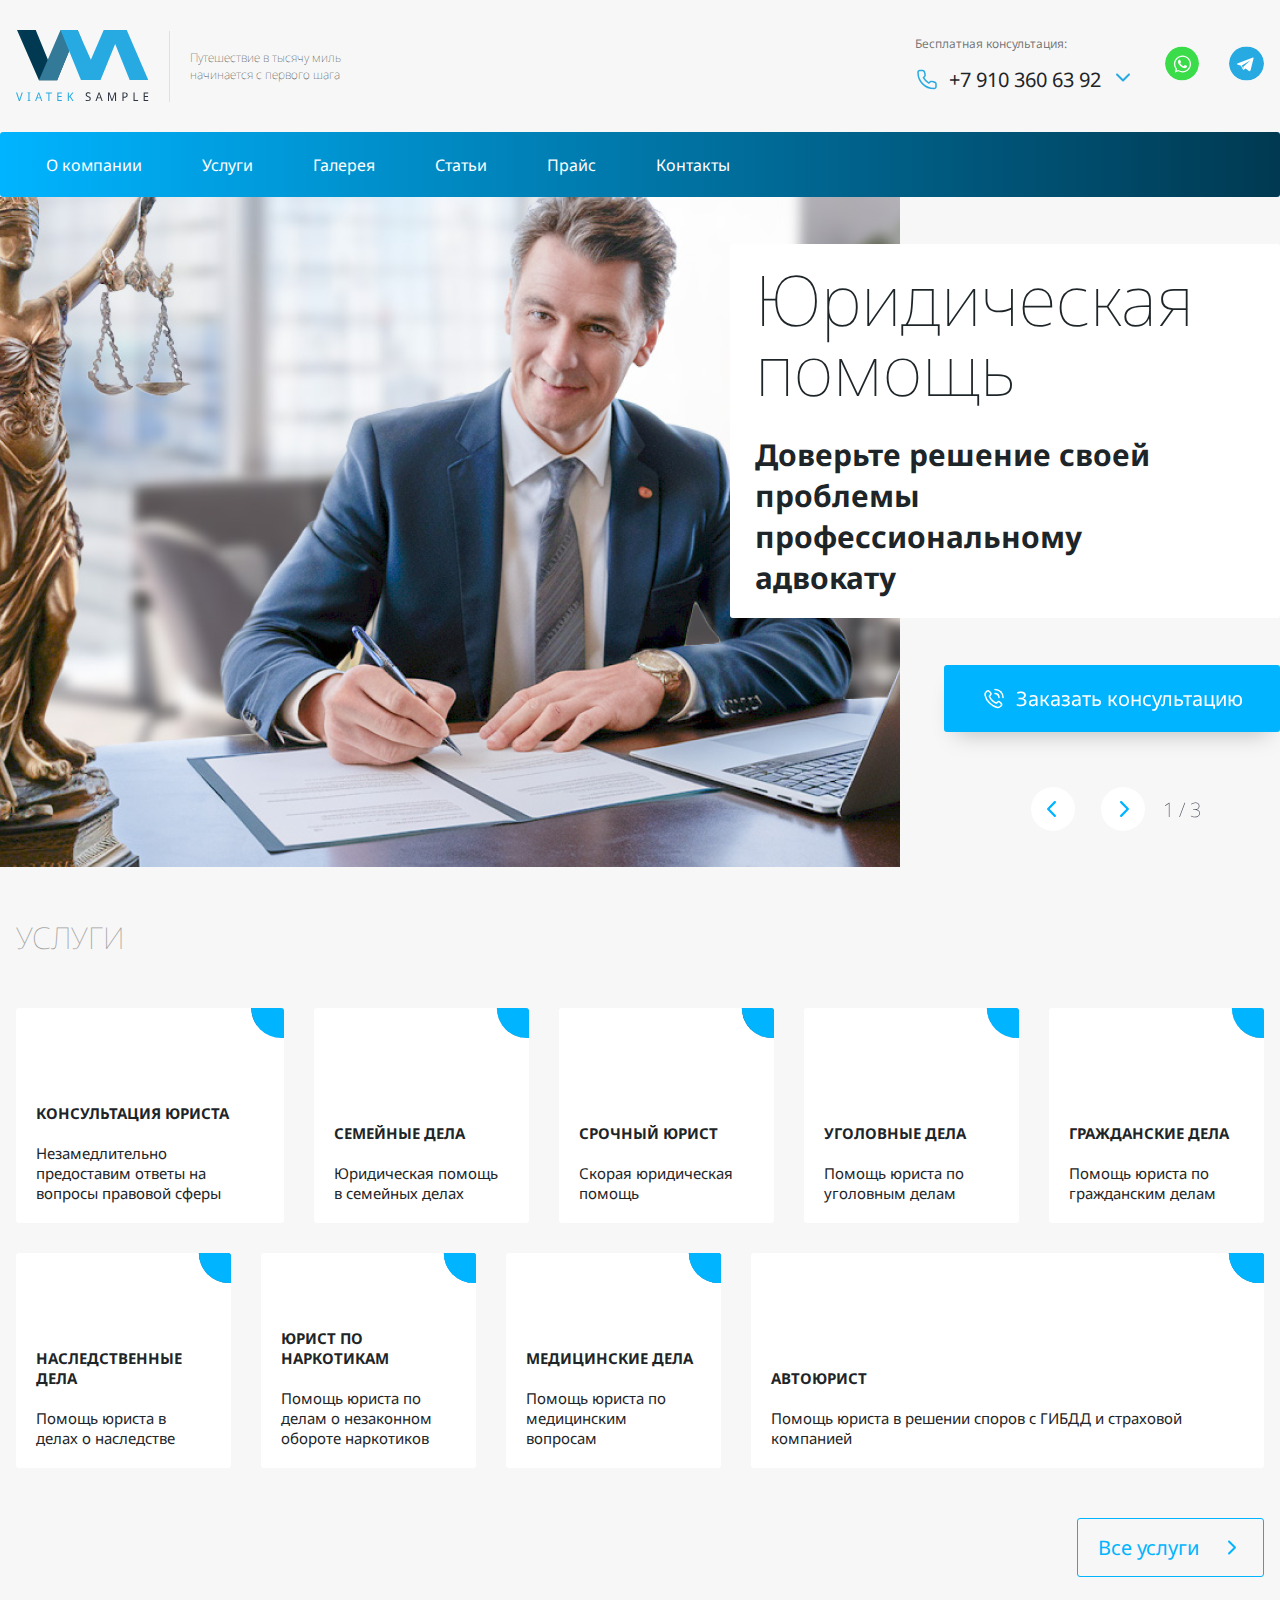
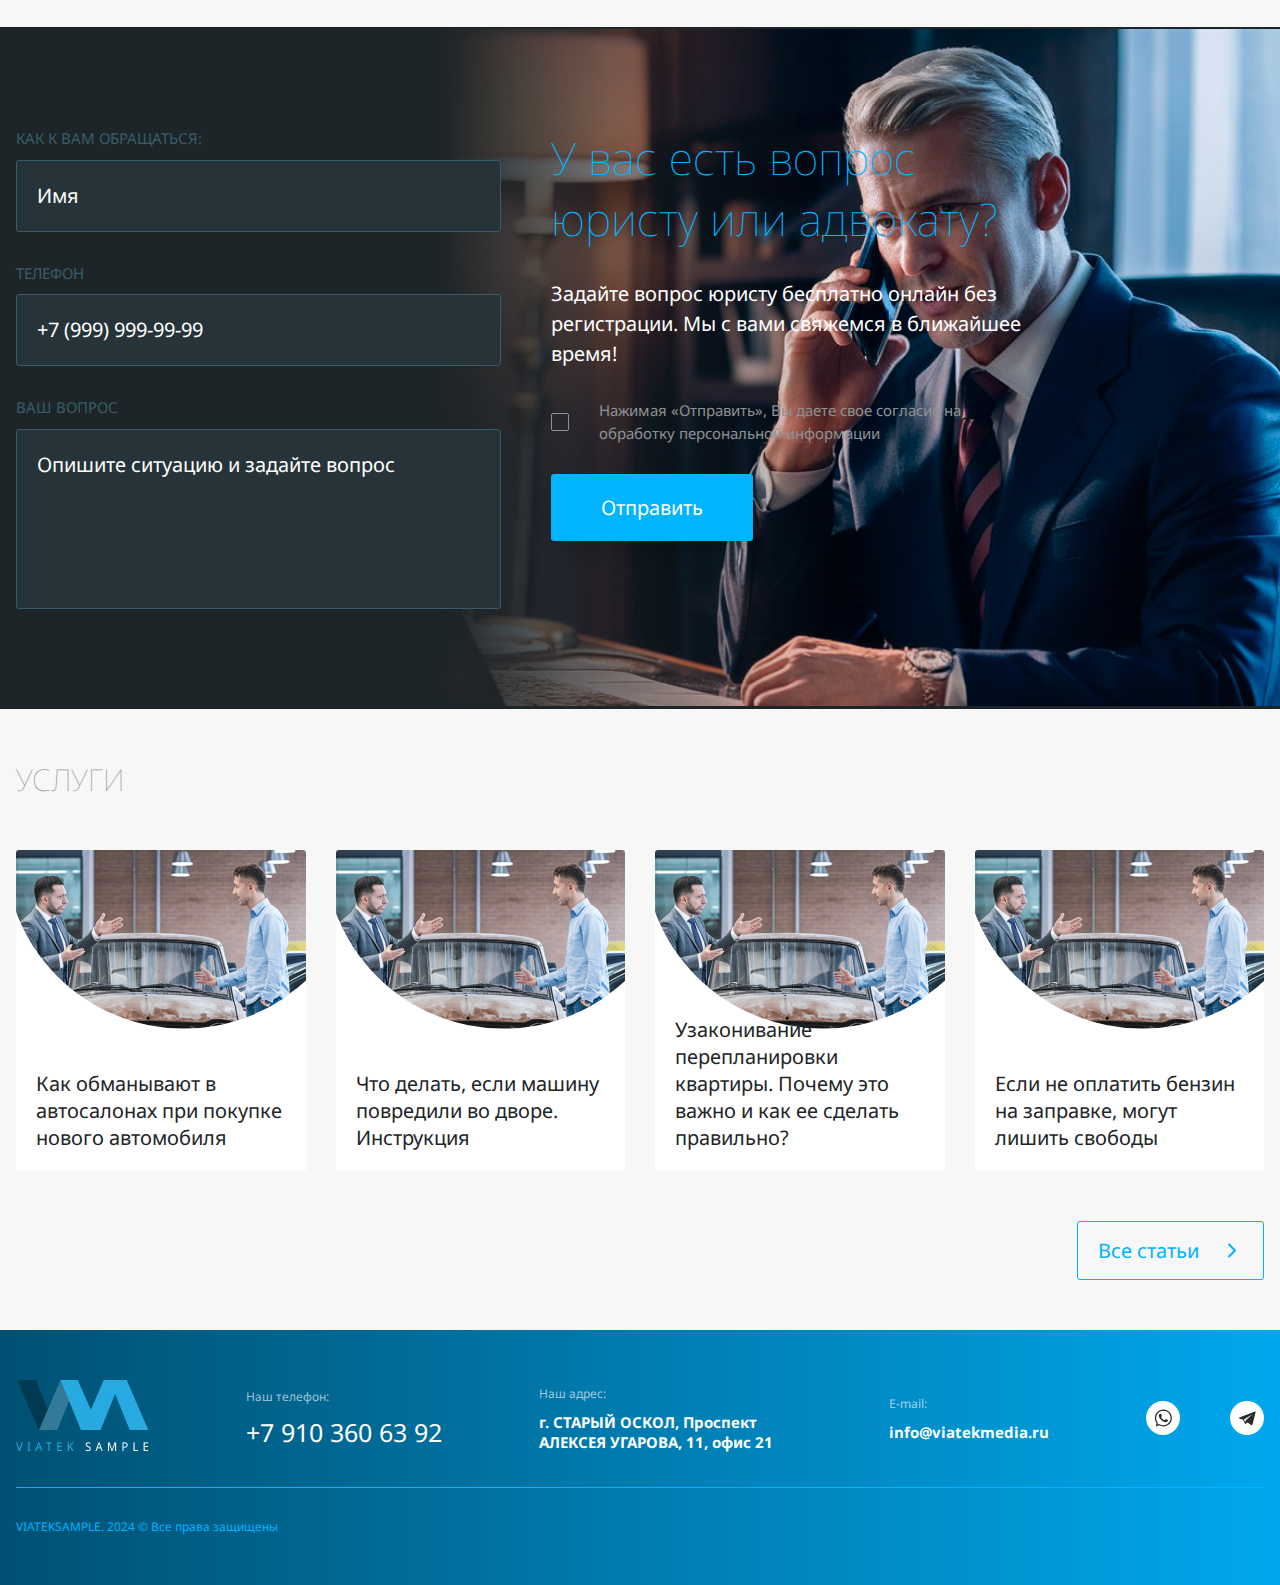
==== commit 14dddba8: "fix bags" ====
--- a/index.html
+++ b/index.html
@@ -12,70 +12,383 @@
 <body>
     <div class="overlay"></div>
     <div class="menu-modal">
-    <div class="close-row">
-        <div class="close-btn">
-            <svg xmlns="http://www.w3.org/2000/svg" width="24" height="24" viewBox="0 0 24 24" fill="none">
-                <path d="M5.29289 5.29289C5.68342 4.90237 6.31658 4.90237 6.70711 5.29289L12 10.5858L17.2929 5.29289C17.6834 4.90237 18.3166 4.90237 18.7071 5.29289C19.0976 5.68342 19.0976 6.31658 18.7071 6.70711L13.4142 12L18.7071 17.2929C19.0976 17.6834 19.0976 18.3166 18.7071 18.7071C18.3166 19.0976 17.6834 19.0976 17.2929 18.7071L12 13.4142L6.70711 18.7071C6.31658 19.0976 5.68342 19.0976 5.29289 18.7071C4.90237 18.3166 4.90237 17.6834 5.29289 17.2929L10.5858 12L5.29289 6.70711C4.90237 6.31658 4.90237 5.68342 5.29289 5.29289Z" fill="#00B4FF"/>
-            </svg>
-        </div>
-    </div>
-    <div class="menu-modal-body">
-        <ul>
-            <li><a href="#">О компании</a></li>
-            <li><a href="#">Услуги</a></li>
-            <li><a href="#">Галерея</a></li>
-            <li><a href="#">Статьи</a></li>
-            <li><a href="#">Прайс</a></li>
-            <li><a href="#">Контакты</a></li>
-        </ul>
-        <div class="phones-container">
-            <p>Телефоны для связи</p>
-            <a href="tel:+7 910 360 63 92">+7 910 360 63 92</a>
-            <a href="tel:+7 996 886 85 36">+7 996 886 85 36</a>
-        </div>
-        <div class="social">
-            <a href="#">
-                <svg xmlns="http://www.w3.org/2000/svg" width="52" height="52" viewBox="0 0 52 52" fill="none">
-                    <g clip-path="url(#clip0_271_1552)">
-                        <rect width="51.5152" height="51.5152" rx="25.7576" fill="#3ADC49"/>
-                        <path d="M26.5255 39.3939C24.271 39.3939 22.0576 38.7968 20.1016 37.6644L15.0777 39.3939L16.1072 34.0818C14.4909 31.8684 13.6365 29.2639 13.6365 26.5151C13.6365 19.4117 19.4118 13.6364 26.5152 13.6364C33.6186 13.6364 39.394 19.4117 39.394 26.5151C39.4146 33.6083 33.6392 39.3939 26.5255 39.3939ZM20.3384 35.554L20.7296 35.801C22.4797 36.9026 24.4872 37.4791 26.5358 37.4791C32.5789 37.4791 37.4998 32.5582 37.4998 26.5151C37.4998 20.4721 32.5789 15.5512 26.5358 15.5512C20.4825 15.5409 15.5616 20.4618 15.5616 26.5048C15.5616 28.9653 16.3646 31.2919 17.8882 33.2479L18.1559 33.5877L17.5897 36.4908L20.3384 35.554Z" fill="white"/>
-                        <path d="M20.0294 21.5633C20.0294 21.5633 20.781 20.2456 21.3986 20.1632C22.0163 20.0912 22.809 20.0912 23.0252 20.4926C23.2414 20.8941 24.1988 23.2414 24.1988 23.2414C24.1988 23.2414 24.3635 23.6429 24.1062 24.0341C23.8488 24.415 23.2826 24.9812 23.2826 24.9812C23.2826 24.9812 22.9635 25.3827 23.2826 25.8151C23.6017 26.2474 24.0856 27.0298 25.0945 28.0387C26.1034 29.0476 28.0388 29.7683 28.0388 29.7683C28.0388 29.7683 28.3167 29.8094 28.4917 29.6344C28.6668 29.4594 29.6242 28.2652 29.6242 28.2652C29.6242 28.2652 29.933 27.874 30.4375 28.1005C30.9419 28.3373 33.1553 29.4388 33.1553 29.4388C33.1553 29.4388 33.4126 29.5315 33.4126 29.9227C33.4126 30.3139 33.2582 31.2713 32.9288 31.5904C32.6097 31.9096 31.6625 32.9082 30.2419 32.9082C28.8212 32.9082 25.4445 31.7552 23.6429 29.9536C21.8413 28.152 20.2456 26.3298 19.8647 24.6723C19.5147 22.9943 19.5662 22.2428 20.0294 21.5633Z" fill="white"/>
-                        <rect x="-6.92944" y="-69.697" width="60.6061" height="90.9091" transform="rotate(45 -6.92944 -69.697)" fill="url(#paint0_linear_271_1552)" fill-opacity="0.8"/>
-                    </g>
-                    <defs>
-                        <linearGradient id="paint0_linear_271_1552" x1="-6.92944" y1="-24.2425" x2="53.6766" y2="-24.2425" gradientUnits="userSpaceOnUse">
-                            <stop stop-color="white" stop-opacity="0"/>
-                            <stop offset="0.48" stop-color="white"/>
-                            <stop offset="1" stop-color="white" stop-opacity="0"/>
-                        </linearGradient>
-                        <clipPath id="clip0_271_1552">
-                            <rect width="51.5152" height="51.5152" rx="25.7576" fill="white"/>
-                        </clipPath>
-                    </defs>
+        <div class="close-row">
+            <div class="close-btn">
+                <svg xmlns="http://www.w3.org/2000/svg" width="24" height="24" viewBox="0 0 24 24" fill="none">
+                    <path d="M5.29289 5.29289C5.68342 4.90237 6.31658 4.90237 6.70711 5.29289L12 10.5858L17.2929 5.29289C17.6834 4.90237 18.3166 4.90237 18.7071 5.29289C19.0976 5.68342 19.0976 6.31658 18.7071 6.70711L13.4142 12L18.7071 17.2929C19.0976 17.6834 19.0976 18.3166 18.7071 18.7071C18.3166 19.0976 17.6834 19.0976 17.2929 18.7071L12 13.4142L6.70711 18.7071C6.31658 19.0976 5.68342 19.0976 5.29289 18.7071C4.90237 18.3166 4.90237 17.6834 5.29289 17.2929L10.5858 12L5.29289 6.70711C4.90237 6.31658 4.90237 5.68342 5.29289 5.29289Z" fill="#00B4FF"/>
                 </svg>
-            </a>
-            <a href="#">
-                <svg xmlns="http://www.w3.org/2000/svg" width="54" height="52" viewBox="0 0 54 52" fill="none">
-                    <g clip-path="url(#clip0_271_1553)">
-                        <rect x="0.515137" width="53.0303" height="51.5152" rx="25.7576" fill="#27AAE1"/>
-                        <path d="M37.1236 16.6666C37.0377 16.6666 36.9395 16.6789 36.8536 16.7157L13.1305 25.7362C12.4555 25.9939 12.48 26.9389 13.155 27.1721L18.6532 29.0252L21.9668 35.6648L21.9791 35.677C22.0405 35.7998 22.1632 35.8734 22.2982 35.8734C22.3718 35.8734 22.4577 35.8489 22.5314 35.7875L25.6364 33.1489L22.1632 30.5225L22.4332 33.9834L19.9418 28.8166L33.1964 20.8516L22.1632 30.5102L30.7541 37.027C31.0364 37.248 31.3677 37.3461 31.6991 37.3461C32.3741 37.3461 33.0368 36.9043 33.2209 36.1557L37.86 17.5871C37.9827 17.1207 37.59 16.6666 37.1236 16.6666Z" fill="white"/>
-                        <rect x="-3.74805" y="-65.5159" width="60.5249" height="90.9091" transform="rotate(45 -3.74805 -65.5159)" fill="url(#paint0_linear_271_1553)" fill-opacity="0.8"/>
-                    </g>
-                    <defs>
-                        <linearGradient id="paint0_linear_271_1553" x1="-3.74805" y1="-20.0613" x2="56.7768" y2="-20.0613" gradientUnits="userSpaceOnUse">
-                            <stop stop-color="white" stop-opacity="0"/>
-                            <stop offset="0.48" stop-color="white"/>
-                            <stop offset="1" stop-color="white" stop-opacity="0"/>
-                        </linearGradient>
-                        <clipPath id="clip0_271_1553">
-                            <rect x="0.515137" width="53.0303" height="51.5152" rx="25.7576" fill="white"/>
-                        </clipPath>
-                    </defs>
+            </div>
+        </div>
+        <div class="menu-modal-body">
+            <ul>
+                <li><a href="#" class="show-news-modal">О компании</a></li>
+                <li><a href="/services.html">Услуги</a></li>
+                <li><a href="/gallery.html">Галерея</a></li>
+                <li><a href="/articles.html">Статьи</a></li>
+                <li><a href="#" class="show-price-modal">Прайс</a></li>
+                <li><a href="#" class="show-contacts-modal">Контакты</a></li>
+            </ul>
+            <div class="phones-container">
+                <p>Телефоны для связи</p>
+                <a href="tel:+7 910 360 63 92">+7 910 360 63 92</a>
+                <a href="tel:+7 996 886 85 36">+7 996 886 85 36</a>
+            </div>
+            <div class="social">
+                <a href="#">
+                    <svg xmlns="http://www.w3.org/2000/svg" width="52" height="52" viewBox="0 0 52 52" fill="none">
+                        <g clip-path="url(#clip0_271_1552)">
+                            <rect width="51.5152" height="51.5152" rx="25.7576" fill="#3ADC49"/>
+                            <path d="M26.5255 39.3939C24.271 39.3939 22.0576 38.7968 20.1016 37.6644L15.0777 39.3939L16.1072 34.0818C14.4909 31.8684 13.6365 29.2639 13.6365 26.5151C13.6365 19.4117 19.4118 13.6364 26.5152 13.6364C33.6186 13.6364 39.394 19.4117 39.394 26.5151C39.4146 33.6083 33.6392 39.3939 26.5255 39.3939ZM20.3384 35.554L20.7296 35.801C22.4797 36.9026 24.4872 37.4791 26.5358 37.4791C32.5789 37.4791 37.4998 32.5582 37.4998 26.5151C37.4998 20.4721 32.5789 15.5512 26.5358 15.5512C20.4825 15.5409 15.5616 20.4618 15.5616 26.5048C15.5616 28.9653 16.3646 31.2919 17.8882 33.2479L18.1559 33.5877L17.5897 36.4908L20.3384 35.554Z" fill="white"/>
+                            <path d="M20.0294 21.5633C20.0294 21.5633 20.781 20.2456 21.3986 20.1632C22.0163 20.0912 22.809 20.0912 23.0252 20.4926C23.2414 20.8941 24.1988 23.2414 24.1988 23.2414C24.1988 23.2414 24.3635 23.6429 24.1062 24.0341C23.8488 24.415 23.2826 24.9812 23.2826 24.9812C23.2826 24.9812 22.9635 25.3827 23.2826 25.8151C23.6017 26.2474 24.0856 27.0298 25.0945 28.0387C26.1034 29.0476 28.0388 29.7683 28.0388 29.7683C28.0388 29.7683 28.3167 29.8094 28.4917 29.6344C28.6668 29.4594 29.6242 28.2652 29.6242 28.2652C29.6242 28.2652 29.933 27.874 30.4375 28.1005C30.9419 28.3373 33.1553 29.4388 33.1553 29.4388C33.1553 29.4388 33.4126 29.5315 33.4126 29.9227C33.4126 30.3139 33.2582 31.2713 32.9288 31.5904C32.6097 31.9096 31.6625 32.9082 30.2419 32.9082C28.8212 32.9082 25.4445 31.7552 23.6429 29.9536C21.8413 28.152 20.2456 26.3298 19.8647 24.6723C19.5147 22.9943 19.5662 22.2428 20.0294 21.5633Z" fill="white"/>
+                            <rect x="-6.92944" y="-69.697" width="60.6061" height="90.9091" transform="rotate(45 -6.92944 -69.697)" fill="url(#paint0_linear_271_1552)" fill-opacity="0.8"/>
+                        </g>
+                        <defs>
+                            <linearGradient id="paint0_linear_271_1552" x1="-6.92944" y1="-24.2425" x2="53.6766" y2="-24.2425" gradientUnits="userSpaceOnUse">
+                                <stop stop-color="white" stop-opacity="0"/>
+                                <stop offset="0.48" stop-color="white"/>
+                                <stop offset="1" stop-color="white" stop-opacity="0"/>
+                            </linearGradient>
+                            <clipPath id="clip0_271_1552">
+                                <rect width="51.5152" height="51.5152" rx="25.7576" fill="white"/>
+                            </clipPath>
+                        </defs>
+                    </svg>
+                </a>
+                <a href="#">
+                    <svg xmlns="http://www.w3.org/2000/svg" width="54" height="52" viewBox="0 0 54 52" fill="none">
+                        <g clip-path="url(#clip0_271_1553)">
+                            <rect x="0.515137" width="53.0303" height="51.5152" rx="25.7576" fill="#27AAE1"/>
+                            <path d="M37.1236 16.6666C37.0377 16.6666 36.9395 16.6789 36.8536 16.7157L13.1305 25.7362C12.4555 25.9939 12.48 26.9389 13.155 27.1721L18.6532 29.0252L21.9668 35.6648L21.9791 35.677C22.0405 35.7998 22.1632 35.8734 22.2982 35.8734C22.3718 35.8734 22.4577 35.8489 22.5314 35.7875L25.6364 33.1489L22.1632 30.5225L22.4332 33.9834L19.9418 28.8166L33.1964 20.8516L22.1632 30.5102L30.7541 37.027C31.0364 37.248 31.3677 37.3461 31.6991 37.3461C32.3741 37.3461 33.0368 36.9043 33.2209 36.1557L37.86 17.5871C37.9827 17.1207 37.59 16.6666 37.1236 16.6666Z" fill="white"/>
+                            <rect x="-3.74805" y="-65.5159" width="60.5249" height="90.9091" transform="rotate(45 -3.74805 -65.5159)" fill="url(#paint0_linear_271_1553)" fill-opacity="0.8"/>
+                        </g>
+                        <defs>
+                            <linearGradient id="paint0_linear_271_1553" x1="-3.74805" y1="-20.0613" x2="56.7768" y2="-20.0613" gradientUnits="userSpaceOnUse">
+                                <stop stop-color="white" stop-opacity="0"/>
+                                <stop offset="0.48" stop-color="white"/>
+                                <stop offset="1" stop-color="white" stop-opacity="0"/>
+                            </linearGradient>
+                            <clipPath id="clip0_271_1553">
+                                <rect x="0.515137" width="53.0303" height="51.5152" rx="25.7576" fill="white"/>
+                            </clipPath>
+                        </defs>
+                    </svg>
+                </a>
+            </div>
+        </div>
+    </div>
+    <div class="modal news-single-modal">
+        <div class="head-row">
+            <h2>О компании</h2>
+            <span class="close-btn">
+                <svg xmlns="http://www.w3.org/2000/svg" width="24" height="24" viewBox="0 0 24 24" fill="none">
+                  <path d="M5.29289 5.29289C5.68342 4.90237 6.31658 4.90237 6.70711 5.29289L12 10.5858L17.2929 5.29289C17.6834 4.90237 18.3166 4.90237 18.7071 5.29289C19.0976 5.68342 19.0976 6.31658 18.7071 6.70711L13.4142 12L18.7071 17.2929C19.0976 17.6834 19.0976 18.3166 18.7071 18.7071C18.3166 19.0976 17.6834 19.0976 17.2929 18.7071L12 13.4142L6.70711 18.7071C6.31658 19.0976 5.68342 19.0976 5.29289 18.7071C4.90237 18.3166 4.90237 17.6834 5.29289 17.2929L10.5858 12L5.29289 6.70711C4.90237 6.31658 4.90237 5.68342 5.29289 5.29289Z" fill="#22272A"/>
                 </svg>
-            </a>
-        </div>
-    </div>
-</div>
+            </span>
+        </div>
+        <div class="modal-content">
+            <div class="banner">
+                <img src="./src/images/news-img.png" alt="banner-image">
+            </div>
+            <div class="text-content">
+                <span class="italic">
+                    Долгое время существовала практика, когда люди, привлеченные к субсидиарной ответственности, не могли принимать участие в процедуре оспаривания сделок. При таких условиях, директора, заключившие договора или свершившие сделки, не могли в полной мере защитить себя. Но в последнее время ситуация немного изменилась в лучшую сторону, и у таких лиц появилась возможность защитить свои права.
+                </span>
+                <span>Казус заключался в том, что люди, привлеченные к субсидиарке, не имели возможности участвовать в деле о банкротстве. Такое положение дел означало, что они, в отличие от кредиторов или арбитражного управляющего, были лишены возможности подавать заявления или ходатайства, предоставлять доказательства. По этой причине в ходе рассмотрения дела создавался перекос, когда законодательство давало больше прав кредиторам и не давало возможности бывшим директорам предоставлять доказательства или заявлять ходатайство. Возможность предоставить доказательства возникала только в том случае, когда они привлекались к субсидиарной ответственности.
+                </span>
+                <p>Предлагаем ознакомиться списком по цифрам для верстки:</p>
+                <ol>
+                    <li>
+                        <span class="num">1</span>
+                        <p>Список строка 1</p>
+                    </li>
+                    <li>
+                        <span class="num">2</span>
+                        <p>Список строка 2</p>
+                    </li>
+                    <li>
+                        <span class="num">3</span>
+                        <p>Список строка 3</p>
+                    </li>
+                    <li>
+                        <span class="num">4</span>
+                        <p>Список строка 4</p>
+                    </li>
+                </ol>
+                <span>Казус заключался в том, что люди, привлеченные к субсидиарке, не имели возможности участвовать в деле о банкротстве. Такое положение дел означало, что они, в отличие от кредиторов или арбитражного управляющего, были лишены возможности подавать заявления или ходатайства, предоставлять доказательства. По этой причине в ходе рассмотрения дела создавался перекос, когда законодательство давало больше прав кредиторам и не давало возможности бывшим директорам предоставлять доказательства или заявлять ходатайство. Возможность предоставить доказательства возникала только в том случае, когда они привлекались к субсидиарной ответственности.</span>
+                <div class="note">
+                    <div class="line"></div>
+                    <span>Независимо, заключил бывший директор договор или только исполнил сделку, но если она признавалась судом недействительной, то это гарантировало привлечение директора к субсидиарной ответственности. Но при этом необходимо понимать, что сумма сделки и привлечение к субсидиарной ответственности могли отличать в несколько, а в некоторых случаях в несколько десятков, раз. Если суд принял определение о признании сделки недействительной, то привлечение директора к субсидиарной ответственности дело времени и защититься от этого практически невозможно.</span>
+                </div>
+                <span>Поэтому, по мнению экспертов, участие в процессе лица, который совершил сделку, имеет если не главное, то по крайней мере существенное значение. Сторону должника представляет арбитражный управляющий, который обычно не только поддерживает кредиторов, но и в некоторых случая сам выступает инициатором оспаривания сделки. Другая сторона, не пытается предоставить доказательства, а занимает пассивную позицию. Стоит отметить, что в практике часто встречаются ситуации, когда вторая сторона уже ликвидирована, но даже это не воспринимается основанием для непризнания сделки недействительной. Процедура преследует одну цель – нахождение оснований для привлечения директора или другого должностного лица к субсидиарной ответственности.</span>
+                <h2>Признание директора третьим лицом при оспаривании сделки (Н2)</h2>
+                <span>Выходом из сложившей ситуации может быть привлечение бывшего директора в судебный процесс в качестве третьего лица. В этом случае директор будет наделен необходимыми полномочиями и сможет подавать возражения, предоставлять суду доказательства или может подать ходатайство.</span>
+                <p>Предлагаем ознакомиться списком для верстки:</p>
+                <ul>
+                    <li>Список строка 1</li>
+                    <li>Список строка 2</li>
+                    <li>Список строка 3</li>
+                    <li>Список строка 4</li>
+                </ul>
+                <h3>Оспаривание сделок и субсидиарка (H3)</h3>
+                <span>Стоит отметить, что уже существуют положительные решения по некоторым делам, когда привлекаемым по субсидиарным делам лица, была дана возможность защитить права. Но вместе с этим стоит отметить, что защита, как и оспаривание сделки возможно только после привлечения к субсидиарной ответственности. Необходимо понимать, что участие в разбирательстве человека, который совершил сделку, не должно зависеть от того, привлечен он к ответственности или нет. Также необходимо учитывать ситуацию о различных сроках исковой давности. Если взять за основу срок давности по привлечению к субсидиарной ответственности, то он существенно превышает срок давности, когда можно подать иск о необходимости признания сделки недействительной. По этой причине нельзя упускать тот факт, что после инициации кредитором процедуры оспаривания сделки, никто и ничто не сможет помешать, после получения необходимого решения, инициировать в отношении директора процедуру привлечения его к субсидиарной ответственности. </span>
+                <h4>Заголовок (Н4)</h4>
+                <span>Эксперты убеждены в том, что расширение процессуальных прав поможет сформировать новую судебную практику, которая позволит заинтересованным людям принимать участие в процессах. Это поможет не только добиться необходимого баланса в ходе рассмотрения дела, но и поможет изучить дело о банкротстве со всех сторон и определить действительного виновника.</span>
+                <button class="back-btn close-btn">
+                    <svg xmlns="http://www.w3.org/2000/svg" width="24" height="25" viewBox="0 0 24 25" fill="none">
+                        <path d="M14.7071 5.79289C15.0976 6.18342 15.0976 6.81658 14.7071 7.20711L9.41421 12.5L14.7071 17.7929C15.0976 18.1834 15.0976 18.8166 14.7071 19.2071C14.3166 19.5976 13.6834 19.5976 13.2929 19.2071L7.29289 13.2071C6.90237 12.8166 6.90237 12.1834 7.29289 11.7929L13.2929 5.79289C13.6834 5.40237 14.3166 5.40237 14.7071 5.79289Z" fill="#00B4FF"/>
+                    </svg>
+                    <span>Вернуться</span>
+                </button>
+            </div>
+        </div>
+    </div>
+    <div class="modal contacts-modal ">
+        <div class="head-row">
+            <h2>Контакты</h2>
+            <span class="close-btn">
+                <svg xmlns="http://www.w3.org/2000/svg" width="24" height="24" viewBox="0 0 24 24" fill="none">
+                  <path d="M5.29289 5.29289C5.68342 4.90237 6.31658 4.90237 6.70711 5.29289L12 10.5858L17.2929 5.29289C17.6834 4.90237 18.3166 4.90237 18.7071 5.29289C19.0976 5.68342 19.0976 6.31658 18.7071 6.70711L13.4142 12L18.7071 17.2929C19.0976 17.6834 19.0976 18.3166 18.7071 18.7071C18.3166 19.0976 17.6834 19.0976 17.2929 18.7071L12 13.4142L6.70711 18.7071C6.31658 19.0976 5.68342 19.0976 5.29289 18.7071C4.90237 18.3166 4.90237 17.6834 5.29289 17.2929L10.5858 12L5.29289 6.70711C4.90237 6.31658 4.90237 5.68342 5.29289 5.29289Z" fill="#22272A"/>
+                </svg>
+            </span>
+        </div>
+        <div class="modal-content">
+            <div class="modal-contacts-block">
+                <div class="contacts-block-item">
+                    <p class="contacts-block-item-title">Адрес:</p>
+                    <p class="location">г. СТАРЫЙ ОСКОЛ, Проспект АЛЕКСЕЯ УГАРОВА, 11, офис 21</p>
+                </div>
+                <div class="contacts-block-item">
+                    <p class="contacts-block-item-title">Телефон</p>
+                    <a href="tel:+79103606392"> +7 910 360 63 92</a>
+                </div>
+                <div class="contacts-block-item">
+                    <p class="contacts-block-item-title">E-mail:</p>
+                    <a class="email" href="mailto:info@viatekmedia.ru">info@viatekmedia.ru</a>
+                </div>
+                <p class="contacts-block-item-title">Мессенджеры:</p>
+                <div class="social">
+                    <a href="#" class="tg">
+                        <svg xmlns="http://www.w3.org/2000/svg" width="27" height="23" viewBox="0 0 27 23" fill="none">
+                            <path d="M25.9624 0.882355C25.8723 0.882355 25.7694 0.895219 25.6793 0.933813L0.811924 10.3894C0.104367 10.6595 0.130096 11.6501 0.837653 11.8945L6.60103 13.8371L10.0745 20.7969L10.0874 20.8097C10.1517 20.9384 10.2803 21.0156 10.4218 21.0156C10.499 21.0156 10.5891 20.9899 10.6663 20.9255L13.921 18.1596L10.2803 15.4066L10.5634 19.0344L7.95182 13.6184L21.8457 5.26921L10.2803 15.3937L19.2856 22.2249C19.5815 22.4564 19.9288 22.5593 20.2762 22.5593C20.9837 22.5593 21.6784 22.0962 21.8714 21.3115L26.7343 1.84721C26.8629 1.35835 26.4512 0.882355 25.9624 0.882355Z" fill="white"/>
+                        </svg>
+                    </a>
+                    <a href="#" class="watsapp">
+                        <svg xmlns="http://www.w3.org/2000/svg" width="28" height="28" viewBox="0 0 28 28" fill="none">
+                            <path d="M13.8047 27.2941C11.4414 27.2941 9.12126 26.6682 7.07091 25.4812L1.80473 27.2941L2.88387 21.7258C1.18963 19.4056 0.293945 16.6754 0.293945 13.7941C0.293945 6.34807 6.34789 0.294113 13.7939 0.294113C21.2399 0.294113 27.2939 6.34807 27.2939 13.7941C27.3155 21.2294 21.2615 27.2941 13.8047 27.2941ZM7.31911 23.2689L7.72918 23.5279C9.56371 24.6826 11.668 25.2869 13.8155 25.2869C20.15 25.2869 25.3083 20.1286 25.3083 13.7941C25.3083 7.45958 20.15 2.30131 13.8155 2.30131C7.47019 2.29052 2.31193 7.44879 2.31193 13.7833C2.31193 16.3625 3.15365 18.8013 4.75077 20.8517L5.03135 21.2078L4.43782 24.251L7.31911 23.2689Z" fill="white"/>
+                            <path d="M6.99528 8.60343C6.99528 8.60343 7.78305 7.22213 8.43053 7.1358C9.07801 7.06026 9.90895 7.06026 10.1356 7.48113C10.3622 7.90199 11.3658 10.3624 11.3658 10.3624C11.3658 10.3624 11.5384 10.7833 11.2687 11.1934C10.9989 11.5926 10.4053 12.1862 10.4053 12.1862C10.4053 12.1862 10.0708 12.607 10.4053 13.0603C10.7399 13.5135 11.2471 14.3336 12.3046 15.3912C13.3622 16.4488 15.3909 17.2041 15.3909 17.2041C15.3909 17.2041 15.6823 17.2473 15.8658 17.0639C16.0492 16.8804 17.0528 15.6286 17.0528 15.6286C17.0528 15.6286 17.3766 15.2185 17.9053 15.4559C18.4341 15.7041 20.7542 16.8588 20.7542 16.8588C20.7542 16.8588 21.024 16.9559 21.024 17.366C21.024 17.7761 20.8622 18.7797 20.5168 19.1142C20.1823 19.4488 19.1895 20.4955 17.7003 20.4955C16.2111 20.4955 12.6715 19.2869 10.783 17.3984C8.89456 15.5099 7.2219 13.5998 6.82262 11.8624C6.45572 10.1034 6.50967 9.31566 6.99528 8.60343Z" fill="white"/>
+                        </svg>
+                    </a>
+                </div>
+
+                <div class="map">
+                    <div style="position:relative;overflow:hidden;"><a href="https://yandex.by/maps/10649/stariy-oskol/?utm_medium=mapframe&utm_source=maps" style="color:#eee;font-size:12px;position:absolute;top:0px;">Старый Оскол</a><a href="https://yandex.by/maps/10649/stariy-oskol/house/prospekt_alekseya_ugarova_11/Z04YfgJkTUYGQFtrfX91eXlqYw==/?ll=37.854431%2C51.348597&utm_medium=mapframe&utm_source=maps&z=16.8" style="color:#eee;font-size:12px;position:absolute;top:14px;">Проспект Алексея Угарова, 11 — Яндекс Карты</a><iframe src="https://yandex.by/map-widget/v1/?ll=37.854431%2C51.348597&mode=search&ol=geo&ouri=ymapsbm1%3A%2F%2Fgeo%3Fdata%[base64]%2C%2C&z=16.8" width="560" height="400" frameborder="1" allowfullscreen="true" style="position:relative;"></iframe></div>
+                </div>
+                <button class="back-btn close-btn">
+                    <svg xmlns="http://www.w3.org/2000/svg" width="24" height="25" viewBox="0 0 24 25" fill="none">
+                        <path d="M14.7071 5.79289C15.0976 6.18342 15.0976 6.81658 14.7071 7.20711L9.41421 12.5L14.7071 17.7929C15.0976 18.1834 15.0976 18.8166 14.7071 19.2071C14.3166 19.5976 13.6834 19.5976 13.2929 19.2071L7.29289 13.2071C6.90237 12.8166 6.90237 12.1834 7.29289 11.7929L13.2929 5.79289C13.6834 5.40237 14.3166 5.40237 14.7071 5.79289Z" fill="#00B4FF"/>
+                    </svg>
+                    <span>Вернуться</span>
+                </button>
+            </div>
+        </div>
+    </div>
+    <div class="modal price-modal">
+        <div class="head-row">
+            <h2>Прайс на услуги юристов</h2>
+            <span class="close-btn">
+                <svg xmlns="http://www.w3.org/2000/svg" width="24" height="24" viewBox="0 0 24 24" fill="none">
+                  <path d="M5.29289 5.29289C5.68342 4.90237 6.31658 4.90237 6.70711 5.29289L12 10.5858L17.2929 5.29289C17.6834 4.90237 18.3166 4.90237 18.7071 5.29289C19.0976 5.68342 19.0976 6.31658 18.7071 6.70711L13.4142 12L18.7071 17.2929C19.0976 17.6834 19.0976 18.3166 18.7071 18.7071C18.3166 19.0976 17.6834 19.0976 17.2929 18.7071L12 13.4142L6.70711 18.7071C6.31658 19.0976 5.68342 19.0976 5.29289 18.7071C4.90237 18.3166 4.90237 17.6834 5.29289 17.2929L10.5858 12L5.29289 6.70711C4.90237 6.31658 4.90237 5.68342 5.29289 5.29289Z" fill="#22272A"/>
+                </svg>
+            </span>
+        </div>
+        <div class="modal-content">
+            <div class="price-block">
+                <span class="text">Мы стараемся выкладывать документы своевременно, но если вы не нашли того, что искали обратитесь пожалуйста в форму обратной связи, мы постараемся вам помочь.</span>
+                <ul>
+                    <li>
+                        <div class="box">
+                            <div class="label">
+                                <svg xmlns="http://www.w3.org/2000/svg" width="24" height="25" viewBox="0 0 24 25" fill="none">
+                                    <path d="M20.6644 5.7526C21.0772 6.11952 21.1143 6.75159 20.7474 7.16437L10.0808 19.1644C9.89099 19.3779 9.61898 19.5 9.33334 19.5C9.04771 19.5 8.7757 19.3779 8.58593 19.1644L3.2526 13.1644C2.88568 12.7516 2.92286 12.1195 3.33565 11.7526C3.74843 11.3857 4.3805 11.4229 4.74742 11.8356L9.33334 16.9948L19.2526 5.83565C19.6195 5.42286 20.2516 5.38568 20.6644 5.7526Z" fill="#00B4FF"/>
+                                </svg>
+                                <p class="title">Первичная консультация по телефону</p>
+                                <p class="price">3 500 рублей</p>
+                                <div class="show-icon">
+                                    <svg xmlns="http://www.w3.org/2000/svg" width="24" height="25" viewBox="0 0 24 25" fill="none">
+                                        <path d="M5.29289 8.79289C5.68342 8.40237 6.31658 8.40237 6.70711 8.79289L12 14.0858L17.2929 8.79289C17.6834 8.40237 18.3166 8.40237 18.7071 8.79289C19.0976 9.18342 19.0976 9.81658 18.7071 10.2071L12.7071 16.2071C12.3166 16.5976 11.6834 16.5976 11.2929 16.2071L5.29289 10.2071C4.90237 9.81658 4.90237 9.18342 5.29289 8.79289Z" fill="#00B4FF"/>
+                                    </svg>
+                                </div>
+                            </div>
+                            <div class="content">
+                                <div class="box-content-wrapper">
+                                    <span>Цель первичной консультации — определение отраслевой принадлежности вопроса
+                                        или ситуации, когда дать ответ на вопрос клиента можно в течение короткого
+                                        времени. <br><br>
+                                    В ситуации, когда на решение вопроса клиента требуется большее количество времени или необходимо ознакомление с документами, клиента приглашают на базовую юридическую консультацию и дают перечень документов, с которыми должен ознакомиться юрист, чтобы дать полный и мотивированный ответ.</span>
+
+                                    <button class="order">
+                                        <span>Заказать </span>
+                                        <svg xmlns="http://www.w3.org/2000/svg" width="24" height="25" viewBox="0 0 24 25" fill="none">
+                                            <path d="M9.29289 5.79289C8.90237 6.18342 8.90237 6.81658 9.29289 7.20711L14.5858 12.5L9.29289 17.7929C8.90237 18.1834 8.90237 18.8166 9.29289 19.2071C9.68342 19.5976 10.3166 19.5976 10.7071 19.2071L16.7071 13.2071C17.0976 12.8166 17.0976 12.1834 16.7071 11.7929L10.7071 5.79289C10.3166 5.40237 9.68342 5.40237 9.29289 5.79289Z" fill="#00B4FF"/>
+                                        </svg>
+                                    </button>
+
+                                </div>
+                            </div>
+                        </div>
+                    </li>
+                    <li>
+                        <div class="box">
+                            <div class="label">
+                                <svg xmlns="http://www.w3.org/2000/svg" width="24" height="25" viewBox="0 0 24 25" fill="none">
+                                    <path d="M20.6644 5.7526C21.0772 6.11952 21.1143 6.75159 20.7474 7.16437L10.0808 19.1644C9.89099 19.3779 9.61898 19.5 9.33334 19.5C9.04771 19.5 8.7757 19.3779 8.58593 19.1644L3.2526 13.1644C2.88568 12.7516 2.92286 12.1195 3.33565 11.7526C3.74843 11.3857 4.3805 11.4229 4.74742 11.8356L9.33334 16.9948L19.2526 5.83565C19.6195 5.42286 20.2516 5.38568 20.6644 5.7526Z" fill="#00B4FF"/>
+                                </svg>
+                                <p class="title">Первичная консультация по телефону</p>
+                                <p class="price">3 500 рублей</p>
+                                <div class="show-icon">
+                                    <svg xmlns="http://www.w3.org/2000/svg" width="24" height="25" viewBox="0 0 24 25" fill="none">
+                                        <path d="M5.29289 8.79289C5.68342 8.40237 6.31658 8.40237 6.70711 8.79289L12 14.0858L17.2929 8.79289C17.6834 8.40237 18.3166 8.40237 18.7071 8.79289C19.0976 9.18342 19.0976 9.81658 18.7071 10.2071L12.7071 16.2071C12.3166 16.5976 11.6834 16.5976 11.2929 16.2071L5.29289 10.2071C4.90237 9.81658 4.90237 9.18342 5.29289 8.79289Z" fill="#00B4FF"/>
+                                    </svg>
+                                </div>
+                            </div>
+                            <div class="content">
+                                <div class="box-content-wrapper">
+                                    <span>Цель первичной консультации — определение отраслевой принадлежности вопроса
+                                        или ситуации, когда дать ответ на вопрос клиента можно в течение короткого
+                                        времени. <br><br>
+                                    В ситуации, когда на решение вопроса клиента требуется большее количество времени или необходимо ознакомление с документами, клиента приглашают на базовую юридическую консультацию и дают перечень документов, с которыми должен ознакомиться юрист, чтобы дать полный и мотивированный ответ.</span>
+
+                                    <button class="order">
+                                        <span>Заказать </span>
+                                        <svg xmlns="http://www.w3.org/2000/svg" width="24" height="25" viewBox="0 0 24 25" fill="none">
+                                            <path d="M9.29289 5.79289C8.90237 6.18342 8.90237 6.81658 9.29289 7.20711L14.5858 12.5L9.29289 17.7929C8.90237 18.1834 8.90237 18.8166 9.29289 19.2071C9.68342 19.5976 10.3166 19.5976 10.7071 19.2071L16.7071 13.2071C17.0976 12.8166 17.0976 12.1834 16.7071 11.7929L10.7071 5.79289C10.3166 5.40237 9.68342 5.40237 9.29289 5.79289Z" fill="#00B4FF"/>
+                                        </svg>
+                                    </button>
+
+                                </div>
+                            </div>
+                        </div>
+                    </li>
+                    <li>
+                        <div class="box">
+                            <div class="label">
+                                <svg xmlns="http://www.w3.org/2000/svg" width="24" height="25" viewBox="0 0 24 25" fill="none">
+                                    <path d="M20.6644 5.7526C21.0772 6.11952 21.1143 6.75159 20.7474 7.16437L10.0808 19.1644C9.89099 19.3779 9.61898 19.5 9.33334 19.5C9.04771 19.5 8.7757 19.3779 8.58593 19.1644L3.2526 13.1644C2.88568 12.7516 2.92286 12.1195 3.33565 11.7526C3.74843 11.3857 4.3805 11.4229 4.74742 11.8356L9.33334 16.9948L19.2526 5.83565C19.6195 5.42286 20.2516 5.38568 20.6644 5.7526Z" fill="#00B4FF"/>
+                                </svg>
+                                <p class="title">Первичная консультация по телефону</p>
+                                <p class="price">3 500 рублей</p>
+                                <div class="show-icon">
+                                    <svg xmlns="http://www.w3.org/2000/svg" width="24" height="25" viewBox="0 0 24 25" fill="none">
+                                        <path d="M5.29289 8.79289C5.68342 8.40237 6.31658 8.40237 6.70711 8.79289L12 14.0858L17.2929 8.79289C17.6834 8.40237 18.3166 8.40237 18.7071 8.79289C19.0976 9.18342 19.0976 9.81658 18.7071 10.2071L12.7071 16.2071C12.3166 16.5976 11.6834 16.5976 11.2929 16.2071L5.29289 10.2071C4.90237 9.81658 4.90237 9.18342 5.29289 8.79289Z" fill="#00B4FF"/>
+                                    </svg>
+                                </div>
+                            </div>
+                            <div class="content">
+                                <div class="box-content-wrapper">
+                                    <span>Цель первичной консультации — определение отраслевой принадлежности вопроса
+                                        или ситуации, когда дать ответ на вопрос клиента можно в течение короткого
+                                        времени. <br><br>
+                                    В ситуации, когда на решение вопроса клиента требуется большее количество времени или необходимо ознакомление с документами, клиента приглашают на базовую юридическую консультацию и дают перечень документов, с которыми должен ознакомиться юрист, чтобы дать полный и мотивированный ответ.</span>
+
+                                    <button class="order">
+                                        <span>Заказать </span>
+                                        <svg xmlns="http://www.w3.org/2000/svg" width="24" height="25" viewBox="0 0 24 25" fill="none">
+                                            <path d="M9.29289 5.79289C8.90237 6.18342 8.90237 6.81658 9.29289 7.20711L14.5858 12.5L9.29289 17.7929C8.90237 18.1834 8.90237 18.8166 9.29289 19.2071C9.68342 19.5976 10.3166 19.5976 10.7071 19.2071L16.7071 13.2071C17.0976 12.8166 17.0976 12.1834 16.7071 11.7929L10.7071 5.79289C10.3166 5.40237 9.68342 5.40237 9.29289 5.79289Z" fill="#00B4FF"/>
+                                        </svg>
+                                    </button>
+
+                                </div>
+                            </div>
+                        </div>
+                    </li>
+                    <li>
+                        <div class="box">
+                            <div class="label">
+                                <svg xmlns="http://www.w3.org/2000/svg" width="24" height="25" viewBox="0 0 24 25" fill="none">
+                                    <path d="M20.6644 5.7526C21.0772 6.11952 21.1143 6.75159 20.7474 7.16437L10.0808 19.1644C9.89099 19.3779 9.61898 19.5 9.33334 19.5C9.04771 19.5 8.7757 19.3779 8.58593 19.1644L3.2526 13.1644C2.88568 12.7516 2.92286 12.1195 3.33565 11.7526C3.74843 11.3857 4.3805 11.4229 4.74742 11.8356L9.33334 16.9948L19.2526 5.83565C19.6195 5.42286 20.2516 5.38568 20.6644 5.7526Z" fill="#00B4FF"/>
+                                </svg>
+                                <p class="title">Первичная консультация по телефону</p>
+                                <p class="price">3 500 рублей</p>
+                                <div class="show-icon">
+                                    <svg xmlns="http://www.w3.org/2000/svg" width="24" height="25" viewBox="0 0 24 25" fill="none">
+                                        <path d="M5.29289 8.79289C5.68342 8.40237 6.31658 8.40237 6.70711 8.79289L12 14.0858L17.2929 8.79289C17.6834 8.40237 18.3166 8.40237 18.7071 8.79289C19.0976 9.18342 19.0976 9.81658 18.7071 10.2071L12.7071 16.2071C12.3166 16.5976 11.6834 16.5976 11.2929 16.2071L5.29289 10.2071C4.90237 9.81658 4.90237 9.18342 5.29289 8.79289Z" fill="#00B4FF"/>
+                                    </svg>
+                                </div>
+                            </div>
+                            <div class="content">
+                                <div class="box-content-wrapper">
+                                    <span>Цель первичной консультации — определение отраслевой принадлежности вопроса
+                                        или ситуации, когда дать ответ на вопрос клиента можно в течение короткого
+                                        времени. <br><br>
+                                    В ситуации, когда на решение вопроса клиента требуется большее количество времени или необходимо ознакомление с документами, клиента приглашают на базовую юридическую консультацию и дают перечень документов, с которыми должен ознакомиться юрист, чтобы дать полный и мотивированный ответ.</span>
+
+                                    <button class="order">
+                                        <span>Заказать </span>
+                                        <svg xmlns="http://www.w3.org/2000/svg" width="24" height="25" viewBox="0 0 24 25" fill="none">
+                                            <path d="M9.29289 5.79289C8.90237 6.18342 8.90237 6.81658 9.29289 7.20711L14.5858 12.5L9.29289 17.7929C8.90237 18.1834 8.90237 18.8166 9.29289 19.2071C9.68342 19.5976 10.3166 19.5976 10.7071 19.2071L16.7071 13.2071C17.0976 12.8166 17.0976 12.1834 16.7071 11.7929L10.7071 5.79289C10.3166 5.40237 9.68342 5.40237 9.29289 5.79289Z" fill="#00B4FF"/>
+                                        </svg>
+                                    </button>
+
+                                </div>
+                            </div>
+                        </div>
+                    </li>
+                </ul>
+                <a href="#" class="show-more">
+                    <svg xmlns="http://www.w3.org/2000/svg" width="25" height="25" viewBox="0 0 25 25" fill="none">
+                        <path d="M15.2071 5.79289C15.5976 6.18342 15.5976 6.81658 15.2071 7.20711L9.91421 12.5L15.2071 17.7929C15.5976 18.1834 15.5976 18.8166 15.2071 19.2071C14.8166 19.5976 14.1834 19.5976 13.7929 19.2071L7.79289 13.2071C7.40237 12.8166 7.40237 12.1834 7.79289 11.7929L13.7929 5.79289C14.1834 5.40237 14.8166 5.40237 15.2071 5.79289Z" fill="#00B4FF"/>
+                    </svg>
+                    <span>Вернуться</span>
+                </a>
+            </div>
+        </div>
+    </div>
+    <div class="callback-modal">
+        <div class="close-row">
+            <div class="close-btn">
+                <svg xmlns="http://www.w3.org/2000/svg" width="24" height="24" viewBox="0 0 24 24" fill="none">
+                    <path d="M5.29289 5.2929C5.68342 4.90237 6.31658 4.90237 6.70711 5.2929L12 10.5858L17.2929 5.2929C17.6834 4.90237 18.3166 4.90237 18.7071 5.2929C19.0976 5.68342 19.0976 6.31659 18.7071 6.70711L13.4142 12L18.7071 17.2929C19.0976 17.6834 19.0976 18.3166 18.7071 18.7071C18.3166 19.0976 17.6834 19.0976 17.2929 18.7071L12 13.4142L6.70711 18.7071C6.31658 19.0976 5.68342 19.0976 5.29289 18.7071C4.90237 18.3166 4.90237 17.6834 5.29289 17.2929L10.5858 12L5.29289 6.70711C4.90237 6.31659 4.90237 5.68342 5.29289 5.2929Z" fill="#00B4FF"/>
+                </svg>
+            </div>
+        </div>
+        <div class="callback-modal-body">
+            <form>
+                <p class="title">Заказать услугу</p>
+                <div class="services-wrap">
+                    <div class="services">
+                        <p data-current="0">Не определено</p>
+                    </div>
+                    <ul class="services-list">
+                        <li data-value="0">Не определено</li>
+                        <li data-value="1">Первичная консультация специалиста</li>
+                        <li data-value="2">Адвокат по уголовному делу</li>
+                        <li data-value="3">Адвокат по гражданским делам</li>
+                        <li data-value="4">Юрист по медицинской тематике</li>
+                        <li data-value="5">Международное право</li>
+                        <li data-value="6">Другое</li>
+                    </ul>
+                </div>
+                <span class="text">Спасибо, что обратились к нам! <br><br>
+Как только мы получим от вас сообщение, наши менеджеры постараются в кратчайшие сроки дать вам исчерпывающую информацию по всем вашим вопросам. </span>
+                <input type="text" placeholder="Ваше имя">
+                <input type="tel" placeholder="+7 (___) ___ - __ - __">
+                <textarea placeholder="Дополнительная информация"></textarea>
+                <div class="agreement">
+                    <label class="switch">
+                        <input type="checkbox" class="agreement-check">
+                        <span class="slider round"></span>
+                    </label>
+                    <p>Я даю согласие на обработку персональных данных в соответствии с законодательством Российской Федерации</p>
+                </div>
+                <button class="blue ripple" type="submit">
+                    <span>Отправить</span>
+                    <svg xmlns="http://www.w3.org/2000/svg" width="24" height="25" viewBox="0 0 24 25" fill="none">
+                        <path d="M9.29289 5.79289C8.90237 6.18342 8.90237 6.81658 9.29289 7.20711L14.5858 12.5L9.29289 17.7929C8.90237 18.1834 8.90237 18.8166 9.29289 19.2071C9.68342 19.5976 10.3166 19.5976 10.7071 19.2071L16.7071 13.2071C17.0976 12.8166 17.0976 12.1834 16.7071 11.7929L10.7071 5.79289C10.3166 5.40237 9.68342 5.40237 9.29289 5.79289Z" fill="white"/>
+                    </svg>
+                </button>
+            </form>
+        </div>
+    </div>
     <header class="header">
         <div class="white-row">
             <div class="content">
@@ -195,12 +508,12 @@
         <div class="blue-row">
             <div class="content">
                 <ul>
-                    <li><a href="#">О компании</a></li>
-                    <li><a href="#">Услуги</a></li>
-                    <li><a href="#">Галерея</a></li>
-                    <li><a href="#">Статьи</a></li>
-                    <li><a href="#">Прайс</a></li>
-                    <li><a href="#">Контакты</a></li>
+                    <li><a href="#" class="show-news-modal">О компании</a></li>
+                    <li><a href="/services.html">Услуги</a></li>
+                    <li><a href="/gallery.html">Галерея</a></li>
+                    <li><a href="/articles.html">Статьи</a></li>
+                    <li><a href="#" class="show-price-modal">Прайс</a></li>
+                    <li><a href="#" class="show-contacts-modal">Контакты</a></li>
                 </ul>
             </div>
         </div>
@@ -227,7 +540,7 @@
         </div>
         <div class="content">
             <div class="controls-block">
-                <button class="blue ripple">
+                <button class="blue ripple show-order-modal">
                     <svg xmlns="http://www.w3.org/2000/svg" width="24" height="25" viewBox="0 0 24 25" fill="none">
                         <path fill-rule="evenodd" clip-rule="evenodd" d="M18.965 17.11L17.792 15.937C17.206 15.351 16.256 15.351 15.671 15.937L14.749 16.859C14.543 17.065 14.231 17.134 13.965 17.017C12.629 16.432 11.309 15.545 10.132 14.368C8.96002 13.196 8.07602 11.882 7.49002 10.551C7.36802 10.276 7.43902 9.95297 7.65202 9.73997L8.47802 8.91397C9.14902 8.24297 9.14902 7.29397 8.56302 6.70797L7.39002 5.53497C6.60902 4.75397 5.34302 4.75397 4.56202 5.53497L3.91002 6.18597C3.16902 6.92697 2.86002 7.99597 3.06002 9.05597C3.55402 11.669 5.07202 14.53 7.52102 16.979C9.97002 19.428 12.831 20.946 15.444 21.44C16.504 21.64 17.573 21.331 18.314 20.59L18.965 19.939C19.746 19.158 19.746 17.892 18.965 17.11V17.11Z" stroke="white" stroke-width="1.5" stroke-linecap="round" stroke-linejoin="round"/>
                         <path d="M13 7.49097C14.031 7.47697 15.067 7.85897 15.854 8.64597" stroke="white" stroke-width="1.5" stroke-linecap="round" stroke-linejoin="round"/>
@@ -263,7 +576,10 @@
             <div class="service-cards">
                 <div class="service-card midi">
                     <div class="image">
-                        <img src="./src/images/service1.png" alt="service-image">
+                        <picture>
+                            <source srcset="./src/images/1service.png" media="(max-width: 500px)" />
+                            <img src="./src/images/service1.png" alt="service-image" />
+                        </picture>
                     </div>
                     <div class="info">
                         <p class="title">Консультация юриста</p>
@@ -272,7 +588,10 @@
                 </div>
                 <div class="service-card">
                     <div class="image">
-                        <img src="./src/images/service2.png" alt="service-image">
+                        <picture>
+                            <source srcset="./src/images/2service.png" media="(max-width: 500px)" />
+                            <img src="./src/images/service2.png" alt="service-image" />
+                        </picture>
                     </div>
                     <div class="info">
                         <p class="title">Семейные дела</p>
@@ -281,7 +600,10 @@
                 </div>
                 <div class="service-card">
                     <div class="image">
-                        <img src="./src/images/service3.png" alt="service-image">
+                        <picture>
+                            <source srcset="./src/images/3service.png" media="(max-width: 500px)" />
+                            <img src="./src/images/service3.png" alt="service-image" />
+                        </picture>
                     </div>
                     <div class="info">
                         <p class="title">Срочный юрист</p>
@@ -290,7 +612,10 @@
                 </div>
                 <div class="service-card">
                     <div class="image">
-                        <img src="./src/images/service4.png" alt="service-image">
+                        <picture>
+                            <source srcset="./src/images/4service.png" media="(max-width: 500px)" />
+                            <img src="./src/images/service4.png" alt="service-image" />
+                        </picture>
                     </div>
                     <div class="info">
                         <p class="title">Уголовные дела</p>
@@ -299,7 +624,10 @@
                 </div>
                 <div class="service-card">
                     <div class="image">
-                        <img src="./src/images/service5.png" alt="service-image">
+                        <picture>
+                            <source srcset="./src/images/5service.png" media="(max-width: 500px)" />
+                            <img src="./src/images/service5.png" alt="service-image" />
+                        </picture>
                     </div>
                     <div class="info">
                         <p class="title">Гражданские дела</p>
@@ -308,7 +636,10 @@
                 </div>
                 <div class="service-card">
                     <div class="image">
-                        <img src="./src/images/service9.png" alt="service-image">
+                        <picture>
+                            <source srcset="./src/images/1service.png" media="(max-width: 500px)" />
+                            <img src="./src/images/service9.png" alt="service-image" />
+                        </picture>
                     </div>
                     <div class="info">
                         <p class="title">Наследственные дела</p>
@@ -317,7 +648,12 @@
                 </div>
                 <div class="service-card">
                     <div class="image">
-                        <img src="./src/images/service7.png" alt="service-image">
+                        <div class="image">
+                            <picture>
+                                <source srcset="./src/images/2service.png" media="(max-width: 500px)" />
+                                <img src="./src/images/service7.png" alt="service-image" />
+                            </picture>
+                        </div>
                     </div>
                     <div class="info">
                         <p class="title">Юрист по наркотикам</p>
@@ -326,7 +662,12 @@
                 </div>
                 <div class="service-card">
                     <div class="image">
-                        <img src="./src/images/service8.png" alt="service-image">
+                        <div class="image">
+                            <picture>
+                                <source srcset="./src/images/3service.png" media="(max-width: 500px)" />
+                                <img src="./src/images/service8.png" alt="service-image" />
+                            </picture>
+                        </div>
                     </div>
                     <div class="info">
                         <p class="title">Медицинские дела</p>
@@ -335,7 +676,12 @@
                 </div>
                 <div class="service-card maxi">
                     <div class="image">
-                        <img src="./src/images/service6.png" alt="service-image">
+                        <div class="image">
+                            <picture>
+                                <source srcset="./src/images/4service.png" media="(max-width: 500px)" />
+                                <img src="./src/images/service6.png" alt="service-image" />
+                            </picture>
+                        </div>
                     </div>
                     <div class="info">
                         <p class="title">Автоюрист</p>
@@ -343,7 +689,7 @@
                     </div>
                 </div>
             </div>
-            <a class="block-link" href="#">
+            <a class="block-link" href="/services.html">
                 <span>Все услуги</span>
                 <svg xmlns="http://www.w3.org/2000/svg" width="24" height="25" viewBox="0 0 24 25" fill="none">
                     <path d="M9.29289 5.79289C8.90237 6.18342 8.90237 6.81658 9.29289 7.20711L14.5858 12.5L9.29289 17.7929C8.90237 18.1834 8.90237 18.8166 9.29289 19.2071C9.68342 19.5976 10.3166 19.5976 10.7071 19.2071L16.7071 13.2071C17.0976 12.8166 17.0976 12.1834 16.7071 11.7929L10.7071 5.79289C10.3166 5.40237 9.68342 5.40237 9.29289 5.79289Z" fill="#00B4FF"/>
@@ -421,40 +767,40 @@
         <div class="content">
             <h2>Услуги</h2>
             <div class="articles-cards">
-                <div class="article-card">
+                <a href="/articleSingle.html" class="article-card">
                     <div class="image">
                         <img src="./src/images/article.png" alt="article-image">
                     </div>
                     <div class="info">
                         <p>Как обманывают в автосалонах при покупке нового автомобиля</p>
                     </div>
-                </div>
-                <div class="article-card">
+                </a>
+                <a href="/articleSingle.html" class="article-card">
                     <div class="image">
                         <img src="./src/images/article.png" alt="article-image">
                     </div>
                     <div class="info">
                         <p>Что делать, если машину повредили во дворе. Инструкция</p>
                     </div>
-                </div>
-                <div class="article-card">
+                </a>
+                <a href="/articleSingle.html" class="article-card">
                     <div class="image">
                         <img src="./src/images/article.png" alt="article-image">
                     </div>
                     <div class="info">
                         <p>Узаконивание перепланировки квартиры. Почему это важно и как ее сделать правильно?</p>
                     </div>
-                </div>
-                <div class="article-card">
+                </a>
+                <a href="/articleSingle.html" class="article-card">
                     <div class="image">
                         <img src="./src/images/article.png" alt="article-image">
                     </div>
                     <div class="info">
                         <p>Если не оплатить бензин на заправке, могут лишить свободы</p>
                     </div>
-                </div>
-            </div>
-            <a class="block-link" href="#">
+                </a>
+            </div>
+            <a class="block-link" href="/articles.html">
                 <span>Все статьи</span>
                 <svg xmlns="http://www.w3.org/2000/svg" width="24" height="25" viewBox="0 0 24 25" fill="none">
                     <path d="M9.29289 5.79289C8.90237 6.18342 8.90237 6.81658 9.29289 7.20711L14.5858 12.5L9.29289 17.7929C8.90237 18.1834 8.90237 18.8166 9.29289 19.2071C9.68342 19.5976 10.3166 19.5976 10.7071 19.2071L16.7071 13.2071C17.0976 12.8166 17.0976 12.1834 16.7071 11.7929L10.7071 5.79289C10.3166 5.40237 9.68342 5.40237 9.29289 5.79289Z" fill="#00B4FF"/>
@@ -466,7 +812,7 @@
 <footer class="footer">
     <div class="content">
         <div class="row">
-            <a href="#">
+            <a href="/">
                 <img src="./src/images/logofooter.png" alt="logo">
             </a>
             <div class="contact-wrap">
--- a/style.css
+++ b/style.css
@@ -83,6 +83,8 @@
   flex-direction: column;
   min-height: 100vh;
   background: #F7F7F7;
+  width: 100wv;
+  overflow-x: hidden;
 }
 
 .ripple {
@@ -885,7 +887,7 @@
 .contacts-block {
   background-color: #1E2528;
   padding: 100px 0;
-  background-image: url("/src/images/contacts.png");
+  background-image: url("./src/images/contacts.png");
   background-repeat: no-repeat;
   background-position: right;
 }
@@ -1001,6 +1003,7 @@
   line-height: 150%; /* 30px */
 }
 .contacts-block .content .desktop-form form .title-column button {
+  padding: 20px 50px;
   width: fit-content;
 }
 .contacts-block .content .mobile-form {
@@ -1442,4 +1445,1919 @@
   border: 1px solid var(--blue);
 }
 
+.modal {
+  max-width: 900px;
+  width: 100%;
+  height: 100vh;
+  background: #FFF;
+  position: fixed;
+  top: 0;
+  right: -100%;
+  z-index: 20;
+  padding: 50px;
+  transition: right 0.5s linear, opacity 0.2s ease;
+  opacity: 0;
+  display: flex;
+  flex-direction: column;
+  gap: 30px;
+}
+@media (max-width: 1024px) {
+  .modal {
+    padding: 30px 30px 0 30px;
+  }
+}
+.modal.news-single-modal.active {
+  right: 0;
+  opacity: 1;
+}
+.modal.contacts-modal.active {
+  right: 0;
+  opacity: 1;
+}
+.modal.price-modal {
+  max-width: 1000px;
+}
+.modal.price-modal.active {
+  right: 0;
+  opacity: 1;
+}
+.modal .head-row {
+  display: flex;
+  justify-content: space-between;
+  align-items: flex-start;
+  gap: 20px;
+}
+.modal .head-row .close-btn {
+  cursor: pointer;
+}
+.modal .head-row h2 {
+  color: #262D2A;
+  font-family: "Noto Sans";
+  font-size: 45px;
+  font-style: normal;
+  font-weight: 300;
+  line-height: normal;
+}
+@media (max-width: 1024px) {
+  .modal .head-row h2 {
+    font-size: 30px;
+  }
+}
+.modal .modal-content {
+  overflow-y: auto;
+  scrollbar-color: transparent transparent;
+  scrollbar-width: none;
+  display: flex;
+  flex-direction: column;
+  gap: 50px;
+  padding-bottom: 50px;
+}
+.modal .modal-content::-webkit-scrollbar {
+  width: 0;
+  height: 0;
+  background-color: transparent;
+}
+.modal .modal-content::-webkit-scrollbar-thumb {
+  background-color: transparent;
+  border-radius: 9em;
+  box-shadow: inset 1px 1px 10px transparent;
+}
+.modal .modal-content::-webkit-scrollbar-thumb:hover {
+  background-color: transparent;
+}
+.modal .modal-content .banner {
+  width: 100%;
+  height: 400px;
+  border-radius: 5px;
+  overflow: hidden;
+  flex-shrink: 0;
+}
+@media (max-width: 768px) {
+  .modal .modal-content .banner {
+    height: 250px;
+  }
+}
+.modal .modal-content .banner img {
+  width: 100%;
+  height: 100%;
+  object-fit: cover;
+  object-position: center;
+}
+.modal .modal-content .text-content {
+  display: flex;
+  flex-direction: column;
+  gap: 30px;
+}
+.modal .modal-content .text-content span {
+  color: #1E2528;
+  font-family: "Noto Sans";
+  font-size: 20px;
+  font-style: normal;
+  font-weight: 400;
+  line-height: 150%; /* 30px */
+}
+@media (max-width: 1024px) {
+  .modal .modal-content .text-content span {
+    font-size: 16px;
+  }
+}
+.modal .modal-content .text-content span.italic {
+  color: #75858B;
+  font-family: "Noto Sans";
+  font-size: 20px;
+  font-style: italic;
+  font-weight: 400;
+  line-height: 150%; /* 30px */
+}
+@media (max-width: 1024px) {
+  .modal .modal-content .text-content span.italic {
+    font-size: 16px;
+  }
+}
+.modal .modal-content .text-content h3 {
+  color: #1E2528;
+  font-family: "Noto Sans";
+  font-size: 30px;
+  font-style: normal;
+  font-weight: 700;
+  line-height: 150%; /* 45px */
+}
+@media (max-width: 1024px) {
+  .modal .modal-content .text-content h3 {
+    font-size: 20px;
+  }
+}
+.modal .modal-content .text-content h2 {
+  color: var(--blue);
+  font-family: "Noto Sans";
+  font-size: 35px;
+  font-style: normal;
+  font-weight: 400;
+  line-height: 150%;
+}
+@media (max-width: 1024px) {
+  .modal .modal-content .text-content h2 {
+    font-size: 25px;
+  }
+}
+.modal .modal-content .text-content h4 {
+  color: #00B4FF;
+  font-family: "Noto Sans";
+  font-size: 25px;
+  font-style: normal;
+  font-weight: 700;
+  line-height: 150%;
+}
+@media (max-width: 1024px) {
+  .modal .modal-content .text-content h4 {
+    font-size: 18px;
+  }
+}
+.modal .modal-content .text-content .banner {
+  width: 100%;
+  height: 400px;
+  border-radius: 5px;
+  overflow: hidden;
+  flex-shrink: 0;
+}
+@media (max-width: 768px) {
+  .modal .modal-content .text-content .banner {
+    height: 250px;
+  }
+}
+.modal .modal-content .text-content .banner img {
+  width: 100%;
+  height: 100%;
+  object-fit: cover;
+  object-position: center;
+}
+.modal .modal-content .text-content p {
+  color: #1E2528;
+  font-family: "Noto Sans";
+  font-size: 20px;
+  font-style: normal;
+  font-weight: 700;
+  line-height: 150%; /* 30px */
+}
+@media (max-width: 1024px) {
+  .modal .modal-content .text-content p {
+    font-size: 16px;
+  }
+}
+.modal .modal-content .text-content .note {
+  display: flex;
+  gap: 30px;
+}
+.modal .modal-content .text-content .note .line {
+  width: 10px;
+  align-self: stretch;
+  border-radius: 50px;
+  background: var(--blue);
+  height: 100%;
+  flex-shrink: 0;
+}
+.modal .modal-content .text-content .note span {
+  color: #1E2528;
+  font-family: "Noto Sans";
+  font-size: 20px;
+  font-style: italic;
+  font-weight: 400;
+  line-height: 150%; /* 30px */
+}
+@media (max-width: 1024px) {
+  .modal .modal-content .text-content .note span {
+    font-size: 16px;
+  }
+}
+.modal .modal-content .text-content ul {
+  display: flex;
+  flex-direction: column;
+  gap: 20px;
+  padding-left: 30px;
+}
+@media (max-width: 1024px) {
+  .modal .modal-content .text-content ul {
+    padding-left: 0;
+  }
+}
+.modal .modal-content .text-content ul li {
+  color: #1E2528;
+  font-family: "Noto Sans";
+  font-size: 20px;
+  font-style: normal;
+  font-weight: 400;
+  line-height: 150%; /* 30px */
+  display: flex;
+  gap: 10px;
+}
+@media (max-width: 1024px) {
+  .modal .modal-content .text-content ul li {
+    font-size: 16px;
+  }
+}
+.modal .modal-content .text-content ul li::before {
+  content: url("data:image/svg+xml,%3Csvg xmlns='http://www.w3.org/2000/svg' width='24' height='24' viewBox='0 0 24 24' fill='none'%3E%3Cpath d='M9.29289 18.7071C8.90237 18.3166 8.90237 17.6834 9.29289 17.2929L14.5858 12L9.29289 6.70711C8.90237 6.31658 8.90237 5.68342 9.29289 5.29289C9.68342 4.90237 10.3166 4.90237 10.7071 5.29289L16.7071 11.2929C17.0976 11.6834 17.0976 12.3166 16.7071 12.7071L10.7071 18.7071C10.3166 19.0976 9.68342 19.0976 9.29289 18.7071Z' fill='%2300B4FF'/%3E%3C/svg%3E");
+  display: block;
+  padding-top: 5px;
+}
+.modal .modal-content .text-content ol {
+  display: flex;
+  flex-direction: column;
+  gap: 20px;
+  padding-left: 30px;
+}
+@media (max-width: 1024px) {
+  .modal .modal-content .text-content ol {
+    padding-left: 0;
+  }
+}
+.modal .modal-content .text-content ol li {
+  display: flex;
+  gap: 10px;
+  align-items: center;
+}
+.modal .modal-content .text-content ol li .num {
+  border-radius: 5px;
+  background: var(--blue);
+  display: flex;
+  align-items: center;
+  justify-content: center;
+  gap: 10px;
+  color: #FFF;
+  text-align: center;
+  font-family: "Noto Sans";
+  font-size: 15px;
+  font-style: normal;
+  font-weight: 400;
+  line-height: 150%; /* 22.5px */
+  height: 23px;
+  width: 23px;
+}
+.modal .modal-content .text-content ol li p {
+  color: #1E2528;
+  font-family: "Noto Sans";
+  font-size: 20px;
+  font-style: normal;
+  font-weight: 400;
+  line-height: 150%; /* 30px */
+}
+@media (max-width: 1024px) {
+  .modal .modal-content .text-content ol li p {
+    font-size: 16px;
+  }
+}
+.modal .modal-content .back-btn {
+  display: flex;
+  padding: 15px 20px;
+  justify-content: center;
+  align-items: center;
+  gap: 20px;
+  align-self: stretch;
+  border-radius: 3px;
+  border: 1px solid var(--blue);
+  background: transparent;
+  width: fit-content;
+  cursor: pointer;
+}
+.modal .modal-content .back-btn:hover {
+  background-color: var(--blue);
+}
+.modal .modal-content .back-btn:hover span {
+  color: #FFFFFF;
+}
+.modal .modal-content .back-btn:hover svg path {
+  fill: #FFFFFF;
+}
+.modal .modal-content .back-btn span {
+  color: var(--blue);
+  font-family: "Noto Sans";
+  font-size: 20px;
+  font-style: normal;
+  font-weight: 400;
+  line-height: normal;
+}
+.modal .modal-content .modal-contacts-block {
+  display: flex;
+  flex-direction: column;
+  gap: 30px;
+}
+.modal .modal-content .modal-contacts-block .contacts-block-item {
+  display: flex;
+  flex-direction: column;
+}
+.modal .modal-content .modal-contacts-block .contacts-block-item .contacts-block-item-title {
+  color: var(--blue);
+  font-family: "Noto Sans";
+  font-size: 15px;
+  font-style: normal;
+  font-weight: 700;
+  line-height: 150%; /* 22.5px */
+  text-transform: uppercase;
+  margin-bottom: 15px;
+}
+.modal .modal-content .modal-contacts-block .contacts-block-item .location {
+  color: #262D2A;
+  font-family: "Noto Sans";
+  font-size: 20px;
+  font-style: normal;
+  font-weight: 400;
+  line-height: 150%;
+}
+.modal .modal-content .modal-contacts-block .contacts-block-item a {
+  color: #262D2A;
+  font-family: "Noto Sans";
+  font-size: 20px;
+  font-style: normal;
+  font-weight: 400;
+  line-height: 150%;
+}
+.modal .modal-content .modal-contacts-block .contacts-block-item-title {
+  color: var(--blue);
+  font-family: "Noto Sans";
+  font-size: 15px;
+  font-style: normal;
+  font-weight: 700;
+  line-height: 150%; /* 22.5px */
+  text-transform: uppercase;
+  margin-bottom: 0;
+}
+.modal .modal-content .modal-contacts-block .social {
+  display: flex;
+  gap: 50px;
+  align-items: center;
+}
+.modal .modal-content .modal-contacts-block .social a {
+  width: 54px;
+  height: 54px;
+  border-radius: 50px;
+  display: flex;
+  justify-content: center;
+  align-items: center;
+}
+.modal .modal-content .modal-contacts-block .social a.tg {
+  background: #2AA1DD;
+}
+.modal .modal-content .modal-contacts-block .social a.watsapp {
+  background: #3ADC49;
+}
+.modal .modal-content .modal-contacts-block .map {
+  height: 450px;
+  width: 100%;
+  border-radius: 5px;
+  background: #D9D9D9;
+  overflow: hidden;
+}
+.modal .modal-content .modal-contacts-block .map div {
+  width: 100%;
+  height: 100%;
+}
+.modal .modal-content .modal-contacts-block .map div iframe {
+  border: none;
+  width: 100%;
+  height: 100%;
+  object-fit: cover;
+}
+.modal .modal-content .price-block {
+  display: flex;
+  flex-direction: column;
+  gap: 30px;
+}
+.modal .modal-content .price-block .text {
+  color: #A0A0A0;
+  font-family: "Noto Sans";
+  font-size: 20px;
+  font-style: normal;
+  font-weight: 300;
+  line-height: 150%; /* 30px */
+}
+.modal .modal-content .price-block .show-more {
+  display: flex;
+  padding: 15px 20px;
+  justify-content: center;
+  align-items: center;
+  gap: 20px;
+  align-self: stretch;
+  border-radius: 3px;
+  border: 1px solid var(--blue);
+}
+.modal .modal-content .price-block .show-more:hover {
+  background-color: var(--blue);
+}
+.modal .modal-content .price-block .show-more:hover span {
+  color: #FFFFFF;
+}
+.modal .modal-content .price-block .show-more:hover svg path {
+  fill: #FFFFFF;
+}
+.modal .modal-content .price-block .show-more span {
+  color: var(--blue);
+  font-family: "Noto Sans";
+  font-size: 20px;
+  font-style: normal;
+  font-weight: 400;
+  line-height: normal;
+}
+.modal .modal-content .price-block ul {
+  display: flex;
+  flex-direction: column;
+  gap: 5px;
+}
+.modal .modal-content .price-block ul .box {
+  width: 100%;
+  border-radius: 3px;
+  background: #FFF;
+  box-shadow: 0px 6px 10px -5px rgba(0, 0, 0, 0.15);
+  position: relative;
+}
+.modal .modal-content .price-block ul .box:hover {
+  border-radius: 5px;
+  background: var(--blue);
+  box-shadow: 0px 31px 33.6px -31px rgba(0, 0, 0, 0.1);
+}
+.modal .modal-content .price-block ul .box:hover .label .title {
+  color: #fff;
+}
+.modal .modal-content .price-block ul .box:hover .label .price {
+  color: white;
+}
+.modal .modal-content .price-block ul .box:hover .label svg path {
+  fill: #FFFFFF;
+}
+.modal .modal-content .price-block ul .box.active {
+  border-radius: 5px;
+  background: #FFF;
+  box-shadow: 0px 31px 33.6px -31px rgba(0, 0, 0, 0.1);
+}
+.modal .modal-content .price-block ul .box.active .label .show-icon {
+  transform: translateY(-50%) rotate(180deg);
+}
+.modal .modal-content .price-block ul .box.active .label .title {
+  color: #262D2A;
+}
+.modal .modal-content .price-block ul .box.active .label .price {
+  color: #262D2A;
+}
+.modal .modal-content .price-block ul .box.active .label svg path {
+  fill: var(--blue);
+}
+.modal .modal-content .price-block ul .box.active:hover .label .show-icon {
+  transform: translateY(-50%) rotate(180deg);
+}
+.modal .modal-content .price-block ul .box.active:hover .label .title {
+  color: #262D2A;
+}
+.modal .modal-content .price-block ul .box.active:hover .label .price {
+  color: #262D2A;
+}
+.modal .modal-content .price-block ul .box.active:hover .label svg path {
+  fill: var(--blue);
+}
+.modal .modal-content .price-block ul .box .label {
+  display: flex;
+  align-items: center;
+  gap: 30px;
+  align-self: stretch;
+  padding: 20px;
+  width: 100%;
+}
+@media (max-width: 768px) {
+  .modal .modal-content .price-block ul .box .label {
+    padding: 15px;
+    gap: 20px;
+  }
+}
+.modal .modal-content .price-block ul .box .label .title {
+  color: #262D2A;
+  font-family: "Noto Sans";
+  font-size: 20px;
+  font-style: normal;
+  font-weight: 400;
+  line-height: normal;
+}
+@media (max-width: 768px) {
+  .modal .modal-content .price-block ul .box .label .title {
+    font-size: 16px;
+  }
+}
+.modal .modal-content .price-block ul .box .label .price {
+  color: #262D2A;
+  font-family: "Noto Sans";
+  font-size: 20px;
+  font-style: normal;
+  font-weight: 400;
+  line-height: normal;
+  margin-left: auto;
+}
+@media (max-width: 768px) {
+  .modal .modal-content .price-block ul .box .label .price {
+    font-size: 16px;
+  }
+}
+.modal .modal-content .price-block ul .box .label .show-icon {
+  display: flex;
+  align-items: center;
+}
+.modal .modal-content .price-block ul .box .content {
+  position: relative;
+  overflow: hidden;
+  max-height: 0;
+  transition: 0.3s;
+  width: 100%;
+  padding: 0;
+  border-radius: 15px;
+  display: flex;
+  flex-direction: column;
+}
+.modal .modal-content .price-block ul .box .content .box-content-wrapper {
+  display: flex;
+  flex-direction: column;
+  gap: 30px;
+  padding: 10px 20px 20px;
+}
+@media (max-width: 768px) {
+  .modal .modal-content .price-block ul .box .content .box-content-wrapper {
+    gap: 20px;
+    padding: 10px 15px 15px;
+  }
+}
+.modal .modal-content .price-block ul .box .content .box-content-wrapper span {
+  color: #262D2A;
+  font-family: "Noto Sans";
+  font-size: 17px;
+  font-style: italic;
+  font-weight: 400;
+  line-height: normal;
+}
+@media (max-width: 768px) {
+  .modal .modal-content .price-block ul .box .content .box-content-wrapper span {
+    font-size: 14px;
+  }
+}
+.modal .modal-content .price-block ul .box .content .box-content-wrapper .order {
+  display: flex;
+  padding: 15px 20px;
+  justify-content: center;
+  align-items: center;
+  gap: 20px;
+  border-radius: 3px;
+  border: 1px solid #00B4FF;
+  width: fit-content;
+  background: transparent;
+  cursor: pointer;
+}
+.modal .modal-content .price-block ul .box .content .box-content-wrapper .order:hover {
+  background: var(--blue);
+}
+.modal .modal-content .price-block ul .box .content .box-content-wrapper .order:hover span {
+  color: #fff;
+}
+.modal .modal-content .price-block ul .box .content .box-content-wrapper .order:hover svg path {
+  fill: #FFFFFF;
+}
+.modal .modal-content .price-block ul .box .content .box-content-wrapper .order span {
+  color: #00B4FF;
+  font-family: "Noto Sans";
+  font-size: 20px;
+  font-style: normal;
+  font-weight: 400;
+  line-height: normal;
+}
+
+.single-article-content {
+  padding: 50px 0;
+  display: flex;
+  flex-direction: column;
+  gap: 50px;
+}
+@media (max-width: 1024px) {
+  .single-article-content {
+    gap: 30px;
+    padding: 30px 0;
+  }
+}
+.single-article-content .content h1 {
+  color: #22272A;
+  font-family: "Noto Sans";
+  font-size: 45px;
+  font-style: normal;
+  font-weight: 300;
+  line-height: normal;
+}
+@media (max-width: 1024px) {
+  .single-article-content .content h1 {
+    font-size: 35px;
+  }
+}
+.single-article-content .banner {
+  height: 700px;
+  max-width: 1620px;
+  width: 100%;
+  margin: 0 auto;
+  border-radius: 3px;
+}
+@media (max-width: 1024px) {
+  .single-article-content .banner {
+    height: 400px;
+  }
+}
+@media (max-width: 768px) {
+  .single-article-content .banner {
+    height: 300px;
+  }
+}
+@media (max-width: 500px) {
+  .single-article-content .banner {
+    height: 250px;
+  }
+}
+.single-article-content .banner img {
+  width: 100%;
+  height: 100%;
+  object-fit: cover;
+}
+.single-article-content .wrapper {
+  border-radius: 3px;
+  background: #FFF;
+  box-shadow: 0px 20px 25.9px -21px rgba(0, 0, 0, 0.15);
+  display: flex;
+  padding: 50px;
+  flex-direction: column;
+  align-items: flex-start;
+  gap: 50px;
+  align-self: stretch;
+}
+@media (max-width: 1024px) {
+  .single-article-content .wrapper {
+    gap: 30px;
+    padding: 20px;
+  }
+}
+.single-article-content .wrapper span {
+  color: #1E2528;
+  font-family: "Noto Sans";
+  font-size: 20px;
+  font-style: normal;
+  font-weight: 400;
+  line-height: 150%; /* 30px */
+}
+@media (max-width: 1024px) {
+  .single-article-content .wrapper span {
+    font-size: 16px;
+  }
+}
+.single-article-content .wrapper span.italic {
+  color: #75858B;
+  font-family: "Noto Sans";
+  font-size: 20px;
+  font-style: italic;
+  font-weight: 400;
+  line-height: 150%; /* 30px */
+}
+@media (max-width: 1024px) {
+  .single-article-content .wrapper span.italic {
+    font-size: 16px;
+  }
+}
+.single-article-content .wrapper h3 {
+  color: #1E2528;
+  font-family: "Noto Sans";
+  font-size: 30px;
+  font-style: normal;
+  font-weight: 700;
+  line-height: 150%; /* 45px */
+}
+@media (max-width: 1024px) {
+  .single-article-content .wrapper h3 {
+    font-size: 20px;
+  }
+}
+.single-article-content .wrapper h2 {
+  color: var(--blue);
+  font-family: "Noto Sans";
+  font-size: 35px;
+  font-style: normal;
+  font-weight: 400;
+  line-height: 150%;
+}
+@media (max-width: 1024px) {
+  .single-article-content .wrapper h2 {
+    font-size: 25px;
+  }
+}
+.single-article-content .wrapper h4 {
+  color: #00B4FF;
+  font-family: "Noto Sans";
+  font-size: 25px;
+  font-style: normal;
+  font-weight: 700;
+  line-height: 150%;
+}
+@media (max-width: 1024px) {
+  .single-article-content .wrapper h4 {
+    font-size: 18px;
+  }
+}
+.single-article-content .wrapper .banner {
+  width: 100%;
+  height: 400px;
+  border-radius: 5px;
+  overflow: hidden;
+  flex-shrink: 0;
+}
+@media (max-width: 768px) {
+  .single-article-content .wrapper .banner {
+    height: 250px;
+  }
+}
+.single-article-content .wrapper .banner img {
+  width: 100%;
+  height: 100%;
+  object-fit: cover;
+  object-position: center;
+}
+.single-article-content .wrapper p {
+  color: #1E2528;
+  font-family: "Noto Sans";
+  font-size: 20px;
+  font-style: normal;
+  font-weight: 700;
+  line-height: 150%; /* 30px */
+}
+@media (max-width: 1024px) {
+  .single-article-content .wrapper p {
+    font-size: 16px;
+  }
+}
+.single-article-content .wrapper .note {
+  display: flex;
+  gap: 30px;
+}
+.single-article-content .wrapper .note .line {
+  width: 10px;
+  align-self: stretch;
+  border-radius: 50px;
+  background: var(--blue);
+  flex-shrink: 0;
+  min-height: 10px;
+}
+.single-article-content .wrapper .note span {
+  color: #1E2528;
+  font-family: "Noto Sans";
+  font-size: 20px;
+  font-style: italic;
+  font-weight: 400;
+  line-height: 150%; /* 30px */
+}
+@media (max-width: 1024px) {
+  .single-article-content .wrapper .note span {
+    font-size: 16px;
+  }
+}
+.single-article-content .wrapper ul {
+  display: flex;
+  flex-direction: column;
+  gap: 20px;
+  padding-left: 30px;
+}
+@media (max-width: 1024px) {
+  .single-article-content .wrapper ul {
+    padding-left: 0;
+  }
+}
+.single-article-content .wrapper ul li {
+  color: #1E2528;
+  font-family: "Noto Sans";
+  font-size: 20px;
+  font-style: normal;
+  font-weight: 400;
+  line-height: 150%; /* 30px */
+  display: flex;
+  gap: 10px;
+}
+@media (max-width: 1024px) {
+  .single-article-content .wrapper ul li {
+    font-size: 16px;
+  }
+}
+.single-article-content .wrapper ul li::before {
+  content: url("data:image/svg+xml,%3Csvg xmlns='http://www.w3.org/2000/svg' width='24' height='24' viewBox='0 0 24 24' fill='none'%3E%3Cpath d='M9.29289 18.7071C8.90237 18.3166 8.90237 17.6834 9.29289 17.2929L14.5858 12L9.29289 6.70711C8.90237 6.31658 8.90237 5.68342 9.29289 5.29289C9.68342 4.90237 10.3166 4.90237 10.7071 5.29289L16.7071 11.2929C17.0976 11.6834 17.0976 12.3166 16.7071 12.7071L10.7071 18.7071C10.3166 19.0976 9.68342 19.0976 9.29289 18.7071Z' fill='%2300B4FF'/%3E%3C/svg%3E");
+  display: block;
+  padding-top: 5px;
+}
+.single-article-content .wrapper ol {
+  display: flex;
+  flex-direction: column;
+  gap: 20px;
+  padding-left: 30px;
+}
+@media (max-width: 1024px) {
+  .single-article-content .wrapper ol {
+    padding-left: 0;
+  }
+}
+.single-article-content .wrapper ol li {
+  display: flex;
+  gap: 10px;
+  align-items: center;
+}
+.single-article-content .wrapper ol li .num {
+  border-radius: 5px;
+  background: var(--blue);
+  display: flex;
+  align-items: center;
+  justify-content: center;
+  gap: 10px;
+  color: #FFF;
+  text-align: center;
+  font-family: "Noto Sans";
+  font-size: 15px;
+  font-style: normal;
+  font-weight: 400;
+  line-height: 150%; /* 22.5px */
+  height: 23px;
+  width: 23px;
+}
+.single-article-content .wrapper ol li p {
+  color: #1E2528;
+  font-family: "Noto Sans";
+  font-size: 20px;
+  font-style: normal;
+  font-weight: 400;
+  line-height: 150%; /* 30px */
+}
+@media (max-width: 1024px) {
+  .single-article-content .wrapper ol li p {
+    font-size: 16px;
+  }
+}
+.single-article-content .wrapper .back-btn {
+  display: flex;
+  padding: 15px 20px;
+  justify-content: center;
+  align-items: center;
+  gap: 20px;
+  align-self: stretch;
+  border-radius: 3px;
+  border: 1px solid var(--blue);
+  background: transparent;
+  width: fit-content;
+  cursor: pointer;
+}
+.single-article-content .wrapper .back-btn:hover {
+  background-color: var(--blue);
+}
+.single-article-content .wrapper .back-btn:hover span {
+  color: #FFFFFF;
+}
+.single-article-content .wrapper .back-btn:hover svg path {
+  fill: #FFFFFF;
+}
+.single-article-content .wrapper .back-btn span {
+  color: var(--blue);
+  font-family: "Noto Sans";
+  font-size: 20px;
+  font-style: normal;
+  font-weight: 400;
+  line-height: normal;
+}
+
+.gallery {
+  padding: 50px 0;
+}
+@media (max-width: 1024px) {
+  .gallery {
+    padding: 30px 0;
+  }
+}
+.gallery .content {
+  display: flex;
+  flex-direction: column;
+  gap: 50px;
+}
+@media (max-width: 1024px) {
+  .gallery .content {
+    gap: 30px;
+  }
+}
+.gallery .content h1 {
+  color: #A0A0A0;
+  font-family: "Noto Sans";
+  font-size: 30px;
+  font-style: normal;
+  font-weight: 300;
+  line-height: normal;
+  text-transform: uppercase;
+}
+.gallery .content .gallery-container {
+  display: flex;
+  flex-direction: column;
+  gap: 30px;
+}
+.gallery .content .gallery-container .filter {
+  display: flex;
+  gap: 5px;
+}
+.gallery .content .gallery-container .filter li {
+  display: flex;
+  padding: 10px 25px;
+  justify-content: center;
+  align-items: center;
+  gap: 20px;
+  border-radius: 3px;
+  background: #FFF;
+  color: #1E2528;
+  font-family: "Noto Sans";
+  font-size: 15px;
+  font-style: normal;
+  font-weight: 400;
+  line-height: normal;
+  cursor: pointer;
+}
+.gallery .content .gallery-container .filter li:hover {
+  border-radius: 3px;
+  background: #1E2528;
+  color: #fff;
+}
+.gallery .content .gallery-container .filter li.active {
+  border-radius: 3px;
+  background: #1E2528;
+  color: #fff;
+}
+.gallery .content .gallery-container h2 {
+  color: #A0A0A0;
+  font-family: "Noto Sans";
+  font-size: 30px;
+  font-style: normal;
+  font-weight: 300;
+  line-height: normal;
+  text-transform: uppercase;
+}
+@media (max-width: 1024px) {
+  .gallery .content .gallery-container h2 {
+    font-size: 20px;
+  }
+}
+.gallery .content .gallery-container .gallery-items {
+  display: flex;
+  gap: 30px;
+  flex-wrap: wrap;
+}
+.gallery .content .gallery-container .gallery-items .gallery-item {
+  width: calc((100% - 90px) / 4);
+  height: 215px;
+  border-radius: 3px;
+  position: relative;
+  cursor: pointer;
+  overflow: hidden;
+}
+@media (max-width: 1200px) {
+  .gallery .content .gallery-container .gallery-items .gallery-item {
+    width: calc((100% - 60px) / 3);
+  }
+}
+@media (max-width: 900px) {
+  .gallery .content .gallery-container .gallery-items .gallery-item {
+    width: calc((100% - 30px) / 2);
+  }
+}
+@media (max-width: 550px) {
+  .gallery .content .gallery-container .gallery-items .gallery-item {
+    width: 100%;
+  }
+}
+.gallery .content .gallery-container .gallery-items .gallery-item:hover:before {
+  opacity: 0.5;
+}
+.gallery .content .gallery-container .gallery-items .gallery-item:hover .zoom-btn {
+  opacity: 1;
+}
+.gallery .content .gallery-container .gallery-items .gallery-item:hover img {
+  transform: scale(1.1);
+}
+.gallery .content .gallery-container .gallery-items .gallery-item:before {
+  content: "";
+  position: absolute;
+  top: 0;
+  left: 0;
+  width: 100%;
+  height: 100%;
+  opacity: 0.5;
+  background: #1E2528;
+  z-index: 1;
+  opacity: 0;
+  transition: 0.5s ease;
+}
+.gallery .content .gallery-container .gallery-items .gallery-item img {
+  width: 100%;
+  height: 100%;
+  object-fit: cover;
+  transition: 0.5s ease;
+}
+.gallery .content .gallery-container .gallery-items .gallery-item .zoom-btn {
+  position: absolute;
+  top: 50%;
+  left: 50%;
+  transform: translate(-50%, -50%);
+  z-index: 2;
+  opacity: 0;
+  transition: 0.5s ease;
+}
+.gallery .content .gallery-container button {
+  cursor: pointer;
+  display: flex;
+  padding: 20px;
+  justify-content: center;
+  align-items: center;
+  gap: 20px;
+  align-self: stretch;
+  border-radius: 3px;
+  background: #FFF;
+  color: #1E2528;
+  font-family: "Noto Sans";
+  font-size: 15px;
+  font-style: normal;
+  font-weight: 400;
+  line-height: normal;
+  border: none;
+}
+.gallery .content .gallery-container button:hover {
+  background: var(--blue);
+  color: #FFFFFF;
+  border: none;
+}
+
+.pagination {
+  display: flex;
+  justify-content: center;
+  align-items: center;
+  gap: 30px;
+}
+@media (max-width: 768px) {
+  .pagination {
+    gap: 10px;
+  }
+}
+.pagination .arrow {
+  width: 32px;
+  height: 32px;
+  flex-shrink: 0;
+  background: #FFFFFF;
+  cursor: pointer;
+  border-radius: 100px;
+}
+.pagination .arrow:hover {
+  background: var(--blue);
+  color: #fff;
+}
+.pagination .arrow:hover svg path {
+  fill: #FFFFFF;
+}
+.pagination span {
+  color: #1E2528;
+  font-family: "Noto Sans";
+  font-size: 12px;
+  font-style: normal;
+  font-weight: 400;
+  line-height: normal;
+  text-transform: uppercase;
+  cursor: pointer;
+}
+.pagination ul {
+  display: flex;
+  justify-content: center;
+  align-items: center;
+  gap: 30px;
+}
+@media (max-width: 768px) {
+  .pagination ul {
+    gap: 10px;
+  }
+}
+.pagination ul li {
+  border-radius: 100px;
+  background: #FFF;
+  width: 40px;
+  height: 40px;
+  color: #1E2528;
+  font-family: "Noto Sans";
+  font-size: 15px;
+  font-style: normal;
+  font-weight: 400;
+  line-height: normal;
+  text-transform: uppercase;
+  cursor: pointer;
+  display: flex;
+  align-items: center;
+  justify-content: center;
+}
+.pagination ul li:hover {
+  background: var(--blue);
+  color: #fff;
+}
+.pagination ul li .active {
+  background: var(--blue);
+  color: #fff;
+}
+
+.articles-block {
+  padding: 50px 0;
+}
+@media (max-width: 1024px) {
+  .articles-block {
+    padding: 30px 0;
+  }
+}
+.articles-block .content {
+  display: flex;
+  flex-direction: column;
+  gap: 50px;
+}
+@media (max-width: 1024px) {
+  .articles-block .content {
+    gap: 30px;
+  }
+}
+.articles-block .content h1 {
+  color: #A0A0A0;
+  font-family: "Noto Sans";
+  font-size: 30px;
+  font-style: normal;
+  font-weight: 300;
+  line-height: normal;
+  text-transform: uppercase;
+}
+.articles-block .content .articles-cards {
+  display: flex;
+  gap: 30px;
+  flex-wrap: wrap;
+}
+.articles-block .content .articles-cards .article-card {
+  width: calc((100% - 90px) / 4);
+  height: 321px;
+  border-radius: 3px;
+  background: #FFF;
+  overflow: hidden;
+  position: relative;
+}
+@media (max-width: 1024px) {
+  .articles-block .content .articles-cards .article-card {
+    width: calc((100% - 30px) / 2);
+  }
+}
+@media (max-width: 600px) {
+  .articles-block .content .articles-cards .article-card {
+    width: 100%;
+  }
+}
+.articles-block .content .articles-cards .article-card:hover .image img {
+  clip-path: circle(115.7% at 58% 0);
+}
+.articles-block .content .articles-cards .article-card:hover .info p {
+  color: #FFFFFF;
+}
+.articles-block .content .articles-cards .article-card .image {
+  width: 100%;
+  height: 100%;
+}
+.articles-block .content .articles-cards .article-card .image img {
+  width: 100%;
+  height: 100%;
+  object-fit: cover;
+  clip-path: circle(58.6% at 58% 0);
+  transition: 0.6s ease;
+}
+.articles-block .content .articles-cards .article-card .info {
+  position: absolute;
+  top: 0;
+  left: 0;
+  width: 100%;
+  height: 100%;
+  display: flex;
+  flex-direction: column;
+  justify-content: flex-end;
+  padding: 20px;
+}
+.articles-block .content .articles-cards .article-card .info p {
+  color: #1E2528;
+  font-family: "Noto Sans";
+  font-size: 20px;
+  font-style: normal;
+  font-weight: 400;
+  line-height: normal;
+}
+.articles-block .content button {
+  cursor: pointer;
+  display: flex;
+  padding: 20px;
+  justify-content: center;
+  align-items: center;
+  gap: 20px;
+  align-self: stretch;
+  border-radius: 3px;
+  background: #FFF;
+  color: #1E2528;
+  font-family: "Noto Sans";
+  font-size: 15px;
+  font-style: normal;
+  font-weight: 400;
+  line-height: normal;
+  border: none;
+}
+.articles-block .content button:hover {
+  background: var(--blue);
+  color: #FFFFFF;
+  border: none;
+}
+
+.services-page {
+  padding: 50px 0;
+}
+@media (max-width: 1024px) {
+  .services-page {
+    padding: 30px 0;
+  }
+}
+.services-page .content {
+  display: flex;
+  flex-direction: column;
+  gap: 50px;
+}
+@media (max-width: 1024px) {
+  .services-page .content {
+    gap: 30px;
+  }
+}
+.services-page .content h1 {
+  color: #A0A0A0;
+  font-family: "Noto Sans";
+  font-size: 30px;
+  font-style: normal;
+  font-weight: 300;
+  line-height: normal;
+  text-transform: uppercase;
+}
+.services-page .content .services-page-container {
+  display: flex;
+  gap: 30px;
+}
+.services-page .content .services-page-container .side-container {
+  max-width: 460px;
+  width: 100%;
+  position: relative;
+}
+@media (max-width: 1300px) {
+  .services-page .content .services-page-container .side-container {
+    max-width: 330px;
+  }
+}
+@media (max-width: 1024px) {
+  .services-page .content .services-page-container .side-container {
+    display: none;
+  }
+}
+.services-page .content .services-page-container .side-container .contact-box {
+  position: sticky;
+  top: 10px;
+  display: flex;
+  width: 100%;
+  padding: 30px;
+  flex-direction: column;
+  align-items: flex-start;
+  gap: 30px;
+  align-self: stretch;
+  border-radius: 3px;
+  background: #FFF;
+  box-shadow: 0px 20px 25.9px -21px rgba(0, 0, 0, 0.15);
+}
+@media (max-width: 1024px) {
+  .services-page .content .services-page-container .side-container .contact-box {
+    padding: 15px;
+  }
+}
+.services-page .content .services-page-container .side-container .contact-box p {
+  color: #1E2528;
+  font-family: "Noto Sans";
+  font-size: 30px;
+  font-style: normal;
+  font-weight: 400;
+  line-height: normal;
+}
+@media (max-width: 1024px) {
+  .services-page .content .services-page-container .side-container .contact-box p {
+    font-size: 20px;
+  }
+}
+.services-page .content .services-page-container .side-container .contact-box span {
+  color: #1E2528;
+  font-family: "Noto Sans";
+  font-size: 15px;
+  font-style: normal;
+  font-weight: 400;
+  line-height: normal;
+}
+@media (max-width: 1024px) {
+  .services-page .content .services-page-container .side-container .contact-box span {
+    font-size: 14px;
+  }
+}
+.services-page .content .services-page-container .side-container .contact-box a {
+  display: flex;
+  align-items: center;
+  gap: 30px;
+}
+.services-page .content .services-page-container .side-container .contact-box a span {
+  color: #1E2528;
+  font-family: "Noto Sans";
+  font-size: 20px;
+  font-style: normal;
+  font-weight: 400;
+  line-height: normal;
+}
+@media (max-width: 1024px) {
+  .services-page .content .services-page-container .side-container .contact-box a span {
+    font-size: 16px;
+  }
+}
+.services-page .content .services-page-container .service-cards {
+  display: flex;
+  flex-direction: column;
+  gap: 30px;
+  flex: 1;
+}
+.services-page .content .services-page-container .service-cards .service-card {
+  border-radius: 3px;
+  background: #FFF;
+  box-shadow: 0px 20px 25.9px -21px rgba(0, 0, 0, 0.15);
+  display: flex;
+  width: 100%;
+  padding: 30px;
+  align-items: center;
+  gap: 30px;
+}
+@media (max-width: 710px) {
+  .services-page .content .services-page-container .service-cards .service-card {
+    flex-direction: column;
+  }
+}
+.services-page .content .services-page-container .service-cards .service-card:hover {
+  box-shadow: none;
+}
+.services-page .content .services-page-container .service-cards .service-card:hover .image img {
+  width: 100%;
+  height: 100%;
+  object-fit: cover;
+  object-position: center;
+  clip-path: circle(100% at 13% 53%);
+  transform: scale(1.2);
+}
+.services-page .content .services-page-container .service-cards .service-card .image {
+  display: flex;
+  width: 430px;
+  height: 313px;
+  align-items: center;
+  background: #FFFFFF;
+  flex-shrink: 0;
+  overflow: hidden;
+  border-radius: 5px;
+}
+@media (max-width: 1360px) {
+  .services-page .content .services-page-container .service-cards .service-card .image {
+    width: 350px;
+  }
+}
+@media (max-width: 1130px) {
+  .services-page .content .services-page-container .service-cards .service-card .image {
+    width: 250px;
+    height: 200px;
+  }
+}
+.services-page .content .services-page-container .service-cards .service-card .image img {
+  width: 100%;
+  height: 100%;
+  object-fit: cover;
+  object-position: center;
+  clip-path: circle(50% at 13% 53%);
+  transition: 0.6s ease;
+  transform: scale(1);
+}
+@media (max-width: 1130px) {
+  .services-page .content .services-page-container .service-cards .service-card .image img {
+    clip-path: unset;
+  }
+}
+.services-page .content .services-page-container .service-cards .service-card .info {
+  display: flex;
+  flex-direction: column;
+  gap: 30px;
+}
+.services-page .content .services-page-container .service-cards .service-card .info .title {
+  color: #1E2528;
+  font-family: "Noto Sans";
+  font-size: 30px;
+  font-style: normal;
+  font-weight: 400;
+  line-height: normal;
+}
+.services-page .content .services-page-container .service-cards .service-card .info .description {
+  display: -webkit-box;
+  -webkit-line-clamp: 6;
+  -webkit-box-orient: vertical;
+  overflow: hidden;
+  color: #A9AEB9;
+  text-overflow: ellipsis;
+  font-family: "Noto Sans";
+  font-size: 15px;
+  font-style: normal;
+  font-weight: 400;
+  line-height: 130%; /* 19.5px */
+}
+.services-page .content .services-page-container .service-cards .service-card .info .more-info {
+  display: flex;
+  align-items: center;
+  color: #1E2528;
+  font-family: "Noto Sans";
+  font-size: 15px;
+  font-style: normal;
+  font-weight: 400;
+  line-height: 100%; /* 15px */
+  gap: 10px;
+}
+.services-page .content .services-page-container .service-cards .service-card .info .buttons {
+  display: flex;
+  gap: 30px;
+}
+@media (max-width: 710px) {
+  .services-page .content .services-page-container .service-cards .service-card .info .buttons {
+    gap: 10px;
+  }
+}
+.services-page .content .services-page-container .service-cards .service-card .info .buttons .order-btn {
+  display: flex;
+  padding: 10px 15px;
+  justify-content: center;
+  align-items: center;
+  gap: 20px;
+  border-radius: 3px;
+  background: #00B4FF;
+}
+.services-page .content .services-page-container .service-cards .service-card .info .buttons .order-btn:hover {
+  border-radius: 3px;
+  background: #013B53;
+}
+.services-page .content .services-page-container .service-cards .service-card .info .buttons .order-btn span {
+  color: #FFF;
+  font-family: "Noto Sans";
+  font-size: 15px;
+  font-style: normal;
+  font-weight: 400;
+  line-height: normal;
+}
+.services-page .content .services-page-container .service-cards .service-card .info .price-btn {
+  border-radius: 3px;
+  border: 1px solid #00B4FF;
+  display: flex;
+  padding: 10px 15px;
+  justify-content: center;
+  align-items: center;
+  gap: 20px;
+  color: #00B4FF;
+  font-family: "Noto Sans";
+  font-size: 15px;
+  font-style: normal;
+  font-weight: 400;
+  line-height: normal;
+}
+.services-page .content .services-page-container .service-cards .service-card .info .price-btn:hover {
+  background: #00B4FF;
+  color: #fff;
+}
+.services-page .content button {
+  cursor: pointer;
+  display: flex;
+  padding: 20px;
+  justify-content: center;
+  align-items: center;
+  gap: 20px;
+  align-self: stretch;
+  border-radius: 3px;
+  background: #FFF;
+  color: #1E2528;
+  font-family: "Noto Sans";
+  font-size: 15px;
+  font-style: normal;
+  font-weight: 400;
+  line-height: normal;
+  border: none;
+}
+.services-page .content button:hover {
+  background: var(--blue);
+  color: #FFFFFF;
+  border: none;
+}
+.services-page .content .contact-box-mobile {
+  display: flex;
+  width: 100%;
+  padding: 30px;
+  flex-direction: column;
+  align-items: flex-start;
+  gap: 30px;
+  align-self: stretch;
+  border-radius: 3px;
+  background: #FFF;
+  box-shadow: 0px 20px 25.9px -21px rgba(0, 0, 0, 0.15);
+  display: none;
+}
+@media (max-width: 1024px) {
+  .services-page .content .contact-box-mobile {
+    padding: 15px;
+    display: flex;
+  }
+}
+.services-page .content .contact-box-mobile p {
+  color: #1E2528;
+  font-family: "Noto Sans";
+  font-size: 30px;
+  font-style: normal;
+  font-weight: 400;
+  line-height: normal;
+}
+@media (max-width: 1024px) {
+  .services-page .content .contact-box-mobile p {
+    font-size: 20px;
+  }
+}
+.services-page .content .contact-box-mobile span {
+  color: #1E2528;
+  font-family: "Noto Sans";
+  font-size: 15px;
+  font-style: normal;
+  font-weight: 400;
+  line-height: normal;
+}
+@media (max-width: 1024px) {
+  .services-page .content .contact-box-mobile span {
+    font-size: 14px;
+  }
+}
+.services-page .content .contact-box-mobile a {
+  display: flex;
+  align-items: center;
+  gap: 30px;
+}
+.services-page .content .contact-box-mobile a span {
+  color: #1E2528;
+  font-family: "Noto Sans";
+  font-size: 20px;
+  font-style: normal;
+  font-weight: 400;
+  line-height: normal;
+}
+@media (max-width: 1024px) {
+  .services-page .content .contact-box-mobile a span {
+    font-size: 16px;
+  }
+}
+
+.callback-modal {
+  height: 100vh;
+  display: flex;
+  padding: 50px 0 0 0;
+  max-width: 650px;
+  width: 100%;
+  flex-direction: column;
+  gap: 26px;
+  background: #1E2528;
+  position: fixed;
+  transition: right 0.5s linear, opacity 0.2s ease;
+  top: 0;
+  right: -200%;
+  z-index: 20;
+  opacity: 0;
+}
+.callback-modal.active {
+  transition: right 0.5s linear, opacity 0.2s ease;
+  right: 0;
+  opacity: 1;
+}
+.callback-modal .close-row {
+  display: flex;
+  justify-content: flex-end;
+  padding: 0 50px;
+}
+@media (max-width: 550px) {
+  .callback-modal .close-row {
+    padding: 0 25px;
+  }
+}
+.callback-modal .close-row .close-btn {
+  cursor: pointer;
+}
+.callback-modal .callback-modal-body {
+  width: 100%;
+  overflow-y: auto;
+  flex-grow: 1;
+  scrollbar-color: transparent transparent;
+  scrollbar-width: none;
+}
+.callback-modal .callback-modal-body::-webkit-scrollbar {
+  width: 1px;
+  height: 8px;
+  background-color: transparent;
+}
+.callback-modal .callback-modal-body::-webkit-scrollbar-thumb {
+  background-color: transparent;
+}
+.callback-modal .callback-modal-body form {
+  flex-grow: 1;
+  display: flex;
+  flex-direction: column;
+  gap: 50px;
+  padding: 0 50px 50px;
+}
+@media (max-width: 550px) {
+  .callback-modal .callback-modal-body form {
+    padding: 0 25px 25px;
+  }
+}
+.callback-modal .callback-modal-body form .title {
+  color: #FFF;
+  font-family: "Noto Sans";
+  font-size: 45px;
+  font-style: normal;
+  font-weight: 300;
+  line-height: normal;
+}
+@media (max-width: 1024px) {
+  .callback-modal .callback-modal-body form .title {
+    font-size: 35px;
+  }
+}
+.callback-modal .callback-modal-body form .services-wrap {
+  position: relative;
+}
+.callback-modal .callback-modal-body form .services-wrap .services {
+  width: 100%;
+  display: flex;
+  padding: 20px;
+  justify-content: space-between;
+  align-items: center;
+  align-self: stretch;
+  border-radius: 15px;
+  border: 1px solid #26373E;
+  background: #26373E;
+  cursor: pointer;
+}
+.callback-modal .callback-modal-body form .services-wrap .services p {
+  display: flex;
+  justify-content: space-between;
+  width: 100%;
+  color: #FFF;
+  font-family: "Noto Sans";
+  font-size: 20px;
+  font-style: normal;
+  font-weight: 300;
+  line-height: normal;
+}
+.callback-modal .callback-modal-body form .services-wrap .services p::after {
+  content: url("data:image/svg+xml,%3Csvg xmlns='http://www.w3.org/2000/svg' width='24' height='25' viewBox='0 0 24 25' fill='none'%3E%3Cpath d='M5.29289 8.79289C5.68342 8.40237 6.31658 8.40237 6.70711 8.79289L12 14.0858L17.2929 8.79289C17.6834 8.40237 18.3166 8.40237 18.7071 8.79289C19.0976 9.18342 19.0976 9.81658 18.7071 10.2071L12.7071 16.2071C12.3166 16.5976 11.6834 16.5976 11.2929 16.2071L5.29289 10.2071C4.90237 9.81658 4.90237 9.18342 5.29289 8.79289Z' fill='%2300B4FF'/%3E%3C/svg%3E");
+  display: block;
+}
+.callback-modal .callback-modal-body form .services-wrap .services-list {
+  position: absolute;
+  top: 0;
+  left: 0;
+  display: flex;
+  flex-direction: column;
+  align-items: flex-start;
+  border-radius: 15px;
+  border: 1px solid #26373E;
+  background: #26373E;
+  width: 100%;
+  overflow: hidden;
+  display: none;
+}
+.callback-modal .callback-modal-body form .services-wrap .services-list.active {
+  display: flex;
+}
+.callback-modal .callback-modal-body form .services-wrap .services-list li {
+  color: #FFF;
+  font-family: "Noto Sans";
+  font-size: 20px;
+  font-style: normal;
+  font-weight: 300;
+  line-height: normal;
+  cursor: pointer;
+  padding: 20px;
+  width: 100%;
+}
+.callback-modal .callback-modal-body form .services-wrap .services-list li:hover {
+  background: #26373E;
+}
+.callback-modal .callback-modal-body form .services-wrap .services-list li:first-child {
+  color: #FFF;
+  font-family: "Noto Sans";
+  font-size: 20px;
+  font-style: normal;
+  font-weight: 300;
+  line-height: normal;
+  width: 100%;
+  display: flex;
+  justify-content: space-between;
+}
+.callback-modal .callback-modal-body form .services-wrap .services-list li:first-child::after {
+  content: url("data:image/svg+xml,%3Csvg xmlns='http://www.w3.org/2000/svg' width='24' height='25' viewBox='0 0 24 25' fill='none'%3E%3Cpath d='M5.29289 8.79289C5.68342 8.40237 6.31658 8.40237 6.70711 8.79289L12 14.0858L17.2929 8.79289C17.6834 8.40237 18.3166 8.40237 18.7071 8.79289C19.0976 9.18342 19.0976 9.81658 18.7071 10.2071L12.7071 16.2071C12.3166 16.5976 11.6834 16.5976 11.2929 16.2071L5.29289 10.2071C4.90237 9.81658 4.90237 9.18342 5.29289 8.79289Z' fill='%2300B4FF'/%3E%3C/svg%3E");
+  transform: rotate(180deg);
+  display: block;
+}
+.callback-modal .callback-modal-body form .text {
+  color: #CDCDCD;
+  font-family: "Noto Sans";
+  font-size: 20px;
+  font-style: normal;
+  font-weight: 300;
+  line-height: normal;
+}
+.callback-modal .callback-modal-body form input {
+  display: flex;
+  padding: 20px;
+  align-items: center;
+  gap: 10px;
+  align-self: stretch;
+  border-radius: 15px;
+  border: 1px solid #26373E;
+  background: #26373E;
+  color: #FFF;
+  font-family: "Noto Sans";
+  font-size: 20px;
+  font-style: normal;
+  font-weight: 300;
+  line-height: normal;
+  outline: none;
+}
+.callback-modal .callback-modal-body form input::placeholder {
+  color: #FFF;
+  font-family: "Noto Sans";
+  font-size: 20px;
+  font-style: normal;
+  font-weight: 300;
+  line-height: normal;
+}
+.callback-modal .callback-modal-body form textarea {
+  display: flex;
+  height: 140px;
+  padding: 20px;
+  align-items: flex-start;
+  gap: 10px;
+  align-self: stretch;
+  border-radius: 15px;
+  border: 1px solid #26373E;
+  background: #26373E;
+  color: #FFF;
+  font-family: "Noto Sans";
+  font-size: 20px;
+  font-style: normal;
+  font-weight: 300;
+  line-height: normal;
+  resize: none;
+  outline: none;
+}
+.callback-modal .callback-modal-body form textarea::placeholder {
+  color: #FFF;
+  font-family: "Noto Sans";
+  font-size: 20px;
+  font-style: normal;
+  font-weight: 300;
+  line-height: normal;
+}
+.callback-modal .callback-modal-body form .agreement {
+  display: flex;
+  gap: 20px;
+  align-items: center;
+}
+@media (max-width: 820px) {
+  .callback-modal .callback-modal-body form .agreement {
+    gap: 10px;
+  }
+}
+.callback-modal .callback-modal-body form .agreement .switch {
+  position: relative;
+  display: inline-block;
+  width: 33px;
+  height: 16px;
+  flex-shrink: 0;
+}
+.callback-modal .callback-modal-body form .agreement .switch input {
+  display: none;
+}
+.callback-modal .callback-modal-body form .agreement .slider {
+  position: absolute;
+  cursor: pointer;
+  top: 0;
+  left: 0;
+  right: 0;
+  bottom: 0;
+  background-color: #A9AEB9;
+  -webkit-transition: 0.4s;
+  transition: 0.4s;
+}
+.callback-modal .callback-modal-body form .agreement .slider:before {
+  position: absolute;
+  content: "";
+  height: 13px;
+  width: 13px;
+  left: 2px;
+  bottom: 2px;
+  background-color: white;
+  -webkit-transition: 0.4s;
+  transition: 0.4s;
+}
+.callback-modal .callback-modal-body form .agreement input:checked + .slider {
+  background-color: var(--blue);
+}
+.callback-modal .callback-modal-body form .agreement input:focus + .slider {
+  box-shadow: 0 0 1px #EBEBEB;
+}
+.callback-modal .callback-modal-body form .agreement input:checked + .slider:before {
+  -webkit-transform: translateX(15px);
+  -ms-transform: translateX(15px);
+  transform: translateX(15px);
+}
+.callback-modal .callback-modal-body form .agreement .slider.round {
+  border-radius: 34px;
+}
+.callback-modal .callback-modal-body form .agreement .slider.round:before {
+  border-radius: 50%;
+}
+.callback-modal .callback-modal-body form .agreement p {
+  color: #CDCDCD;
+  font-family: "Noto Sans";
+  font-size: 15px;
+  font-style: normal;
+  font-weight: 300;
+  line-height: normal;
+}
+@media (max-width: 820px) {
+  .callback-modal .callback-modal-body form .agreement p {
+    font-size: 12px;
+  }
+}
+.callback-modal .callback-modal-body form button {
+  width: fit-content;
+}
+
+.overlay {
+  position: fixed;
+  top: 0;
+  left: 0;
+  width: 100%;
+  height: 100%;
+  background-color: rgba(0, 0, 0, 0.3);
+  z-index: 10;
+  display: none;
+  padding: 0 25px;
+}
+.overlay.open {
+  display: block;
+}
+
 /*# sourceMappingURL=style.css.map */
